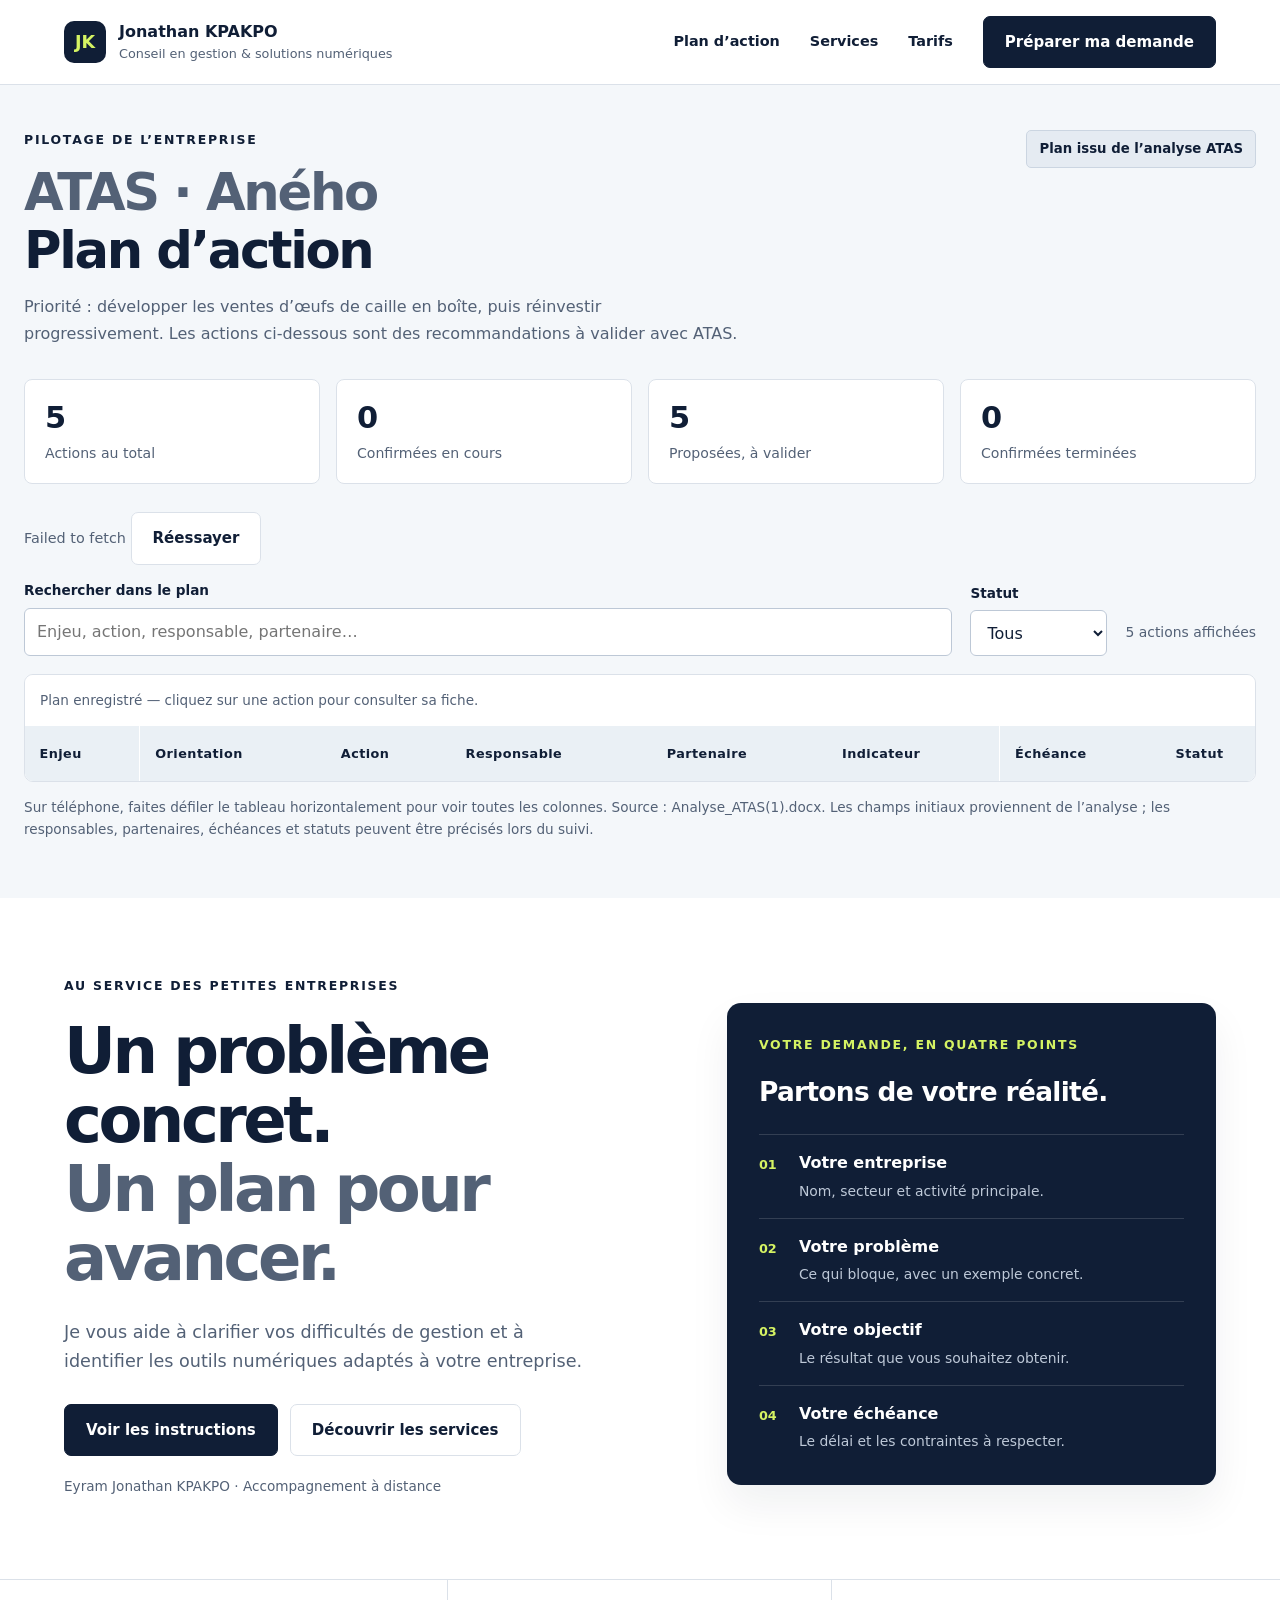
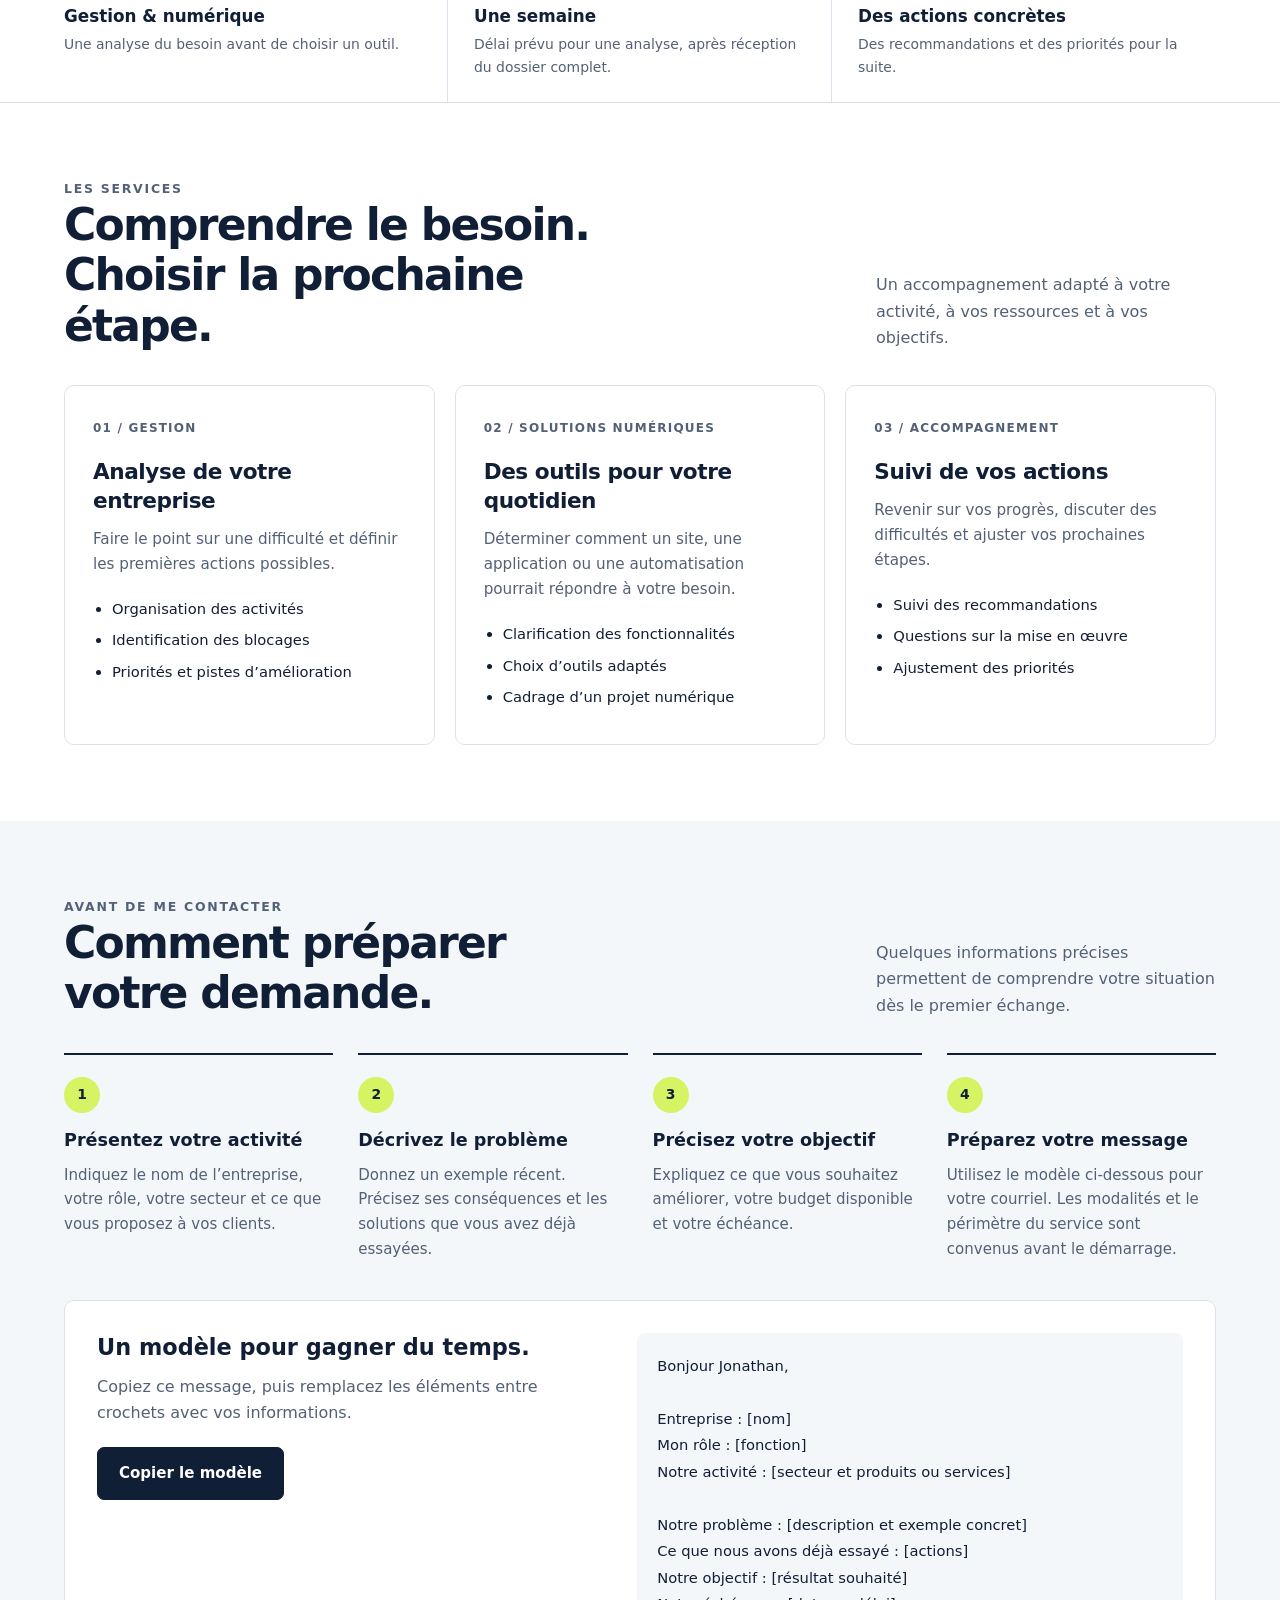
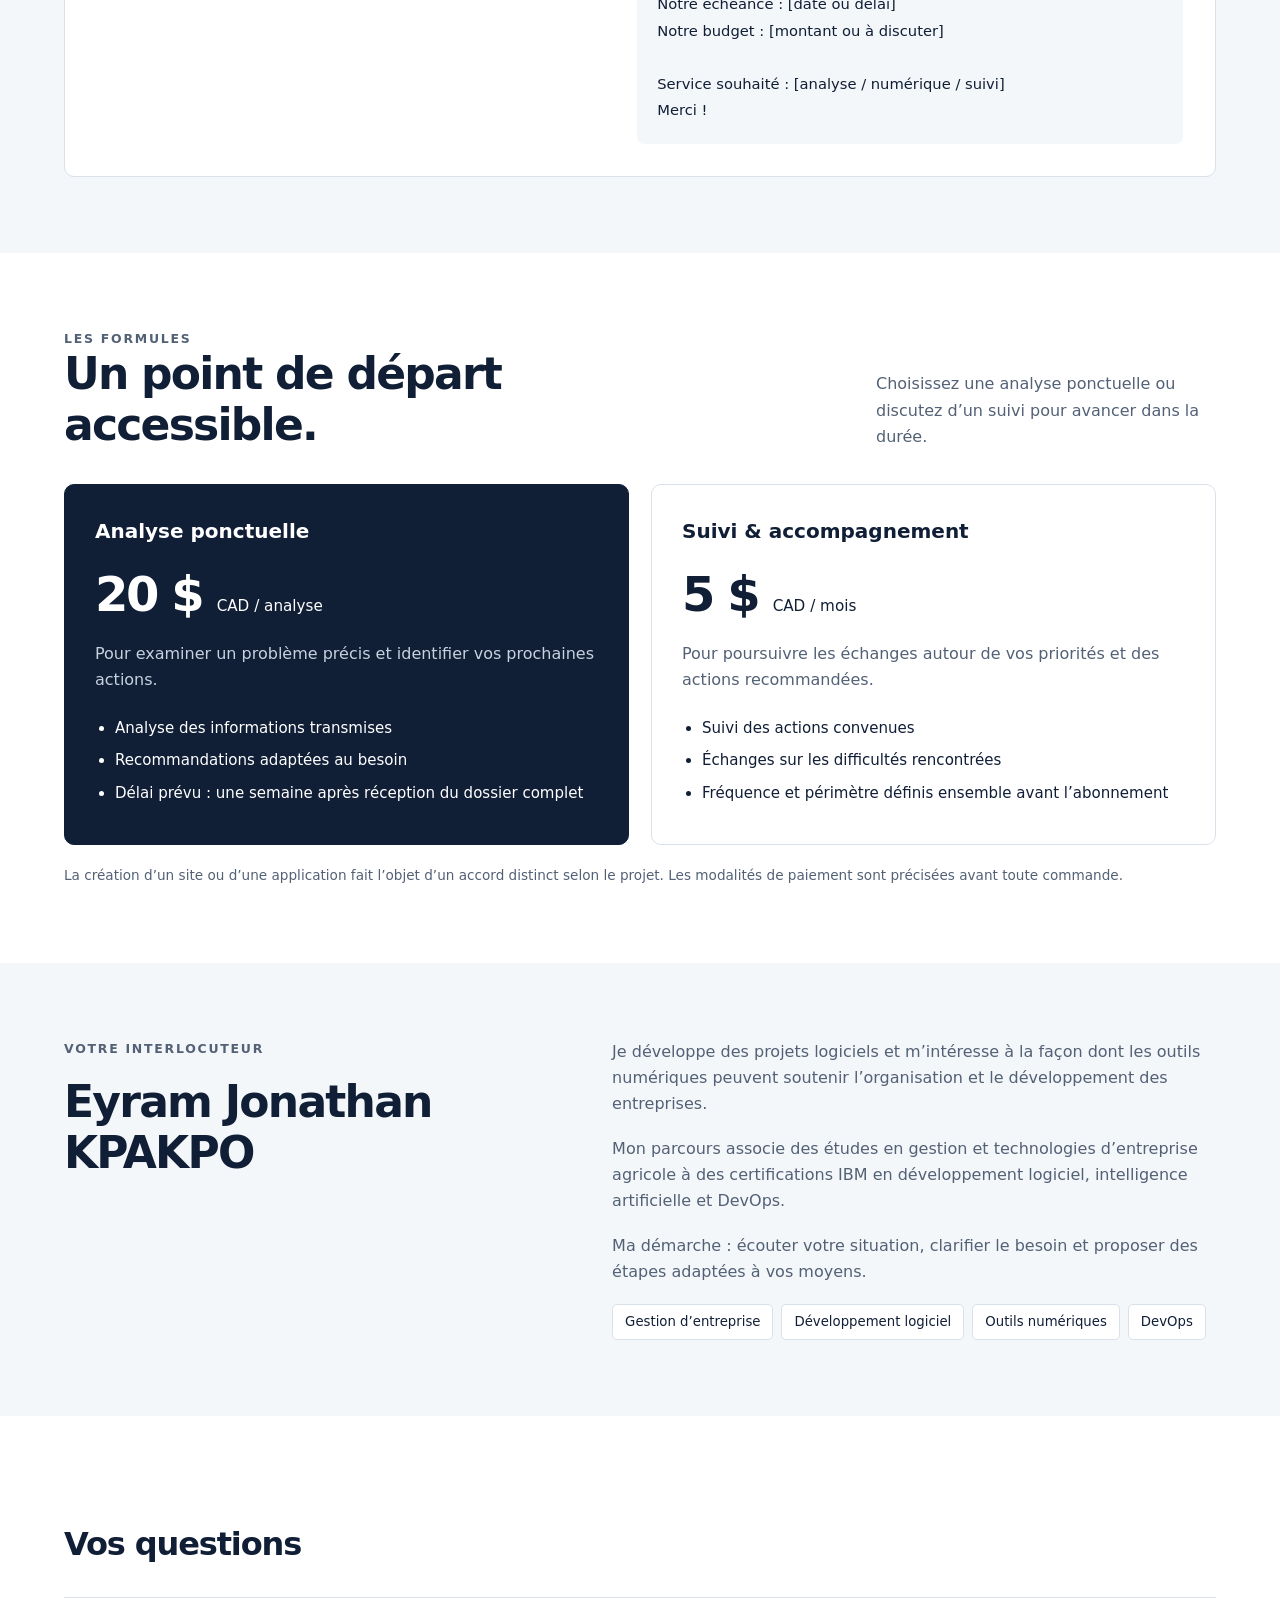
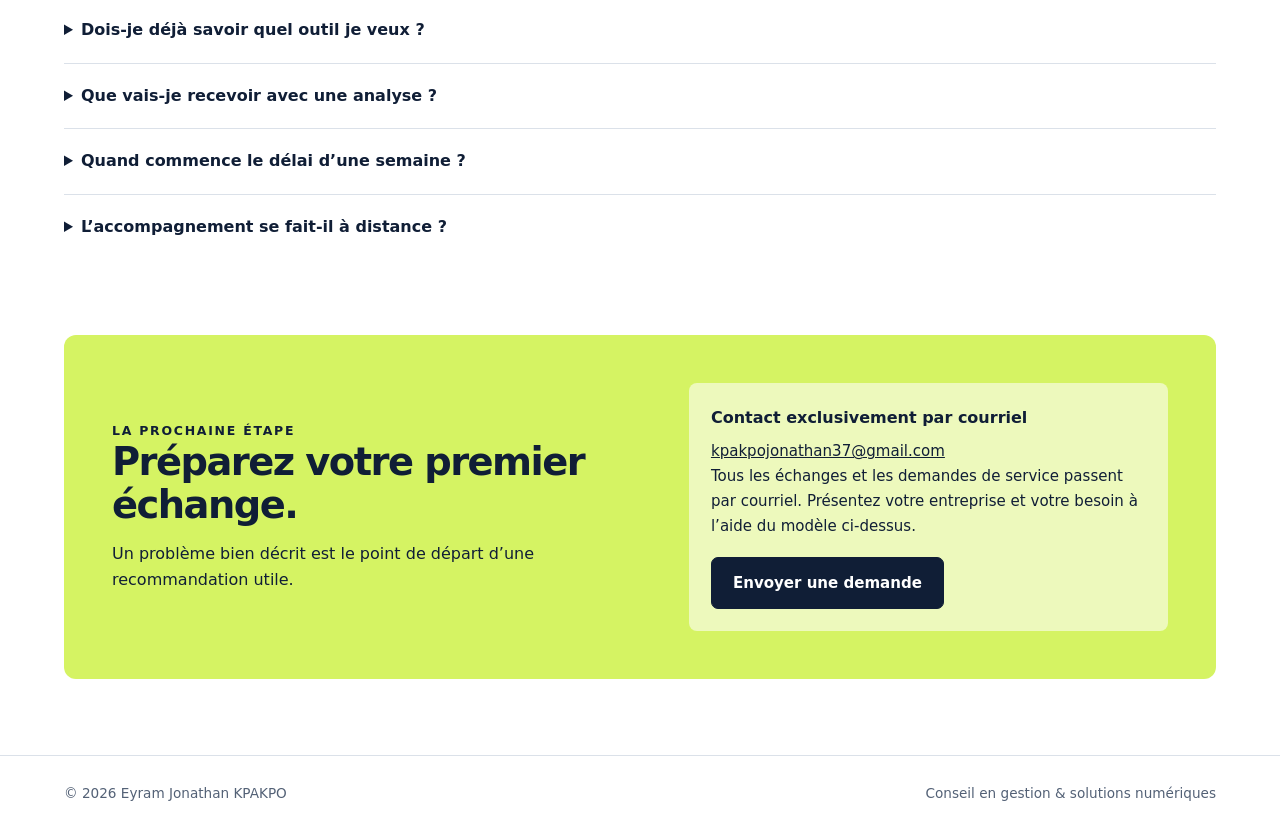
==== docs/index.html @ 2af02f3c "Add public business action-plan website in docs" ====
<!doctype html>
<html lang="fr"><head><meta charset="UTF-8"><meta name="viewport" content="width=device-width, initial-scale=1"><title>Jonathan Conseil | Plan d’action et suivi des entreprises</title><meta name="description" content="Conseil en gestion et solutions numériques par Eyram Jonathan KPAKPO. Découvrez les services et préparez votre demande en quatre étapes."><link rel="icon" type="image/svg+xml" href="data:image/svg+xml,%3Csvg xmlns='http://www.w3.org/2000/svg' viewBox='0 0 40 40'%3E%3Crect width='40' height='40' rx='10' fill='%23101e36'/%3E%3Ctext x='20' y='28' text-anchor='middle' font-family='Arial' font-size='24' font-weight='bold' fill='%23d5f363'%3EJ%3C/text%3E%3C/svg%3E">
<style>
:root{--ink:#101e36;--muted:#536176;--line:#dbe1e9;--lime:#d5f363;--paper:#f4f7fa}*{box-sizing:border-box}html{scroll-behavior:smooth;scroll-padding-top:95px}body{margin:0;color:var(--ink);font:1rem/1.65 system-ui,-apple-system,BlinkMacSystemFont,"Segoe UI",sans-serif;background:white}a{color:inherit}button{font:inherit;cursor:pointer}a:focus-visible,button:focus-visible,summary:focus-visible{outline:3px solid #638a00;outline-offset:5px}.wrap{width:min(1152px,calc(100% - 48px));margin:auto}header{background:#ffffffed;border-bottom:1px solid var(--line);position:sticky;top:0;z-index:5;backdrop-filter:blur(14px)}nav{min-height:84px;display:flex;align-items:center;gap:30px}.brand{text-decoration:none;display:flex;align-items:center;gap:13px;margin-right:auto;font-weight:750;line-height:1.3}.monogram{display:grid;place-items:center;background:var(--ink);color:var(--lime);width:42px;height:42px;border-radius:10px;font-size:1.1rem}.brand small{display:block;font-weight:450;font-size:.8rem;color:var(--muted);margin-top:3px}.navlink{text-decoration:none;font-size:.9rem;font-weight:600}.btn{display:inline-flex;justify-content:center;align-items:center;padding:13px 21px;background:var(--ink);border:1px solid var(--ink);color:white;text-decoration:none;border-radius:7px;font-weight:650;font-size:.94rem}.btn:hover{background:#263c59}.btn.light{background:var(--lime);color:var(--ink);border-color:var(--lime)}.btn.secondary{color:var(--ink);background:white;border-color:var(--line)}.eyebrow{text-transform:uppercase;font-weight:700;letter-spacing:.14em;font-size:.78rem;margin:0 0 20px}.hero{padding:78px 0 68px}.hero-grid{display:grid;grid-template-columns:1.2fr 1fr;gap:76px;align-items:center}h1{font-size:clamp(2.6rem,5vw,4.4rem);line-height:1.08;letter-spacing:-.055em;margin:0 0 24px;font-weight:750}h1 span{color:#536176}.intro{max-width:530px;color:var(--muted);font-size:1.1rem;margin:0 0 28px}.actions{display:flex;flex-wrap:wrap;gap:12px}.caption{font-size:.85rem;color:var(--muted);margin-top:19px}.guide{padding:32px;background:var(--ink);color:white;border-radius:14px;box-shadow:0 20px 40px #101e3610}.guide .eyebrow{color:var(--lime)}.guide h2{font-size:1.65rem;line-height:1.25;margin:0 0 26px;letter-spacing:-.025em}.guide-row{display:flex;gap:16px;border-top:1px solid #ffffff25;padding:15px 0}.guide-row:last-child{padding-bottom:0}.num{font-size:.8rem;color:var(--lime);padding-top:4px;font-weight:700;min-width:24px}.guide-row strong{display:block;font-size:1rem}.guide-row p{margin:3px 0 0;color:#bec9d8;font-size:.87rem}.strip{border-top:1px solid var(--line);border-bottom:1px solid var(--line)}.strip .wrap{display:grid;grid-template-columns:repeat(3,1fr)}.strip-item{padding:23px 26px;border-right:1px solid var(--line);font-size:.87rem;color:var(--muted)}.strip-item:first-child{padding-left:0}.strip-item:last-child{border:0}.strip-item strong{display:block;font-size:1.05rem;color:var(--ink);margin-bottom:2px}section{padding:76px 0}.section-heading{display:flex;justify-content:space-between;gap:32px;align-items:end;margin-bottom:34px}.section-heading h2,.about h2{font-size:clamp(1.9rem,3.5vw,2.75rem);line-height:1.15;letter-spacing:-.04em;margin:0;max-width:540px}.section-heading p{color:var(--muted);max-width:340px;margin:0}.cards{display:grid;grid-template-columns:repeat(3,1fr);gap:20px}.card{border:1px solid var(--line);padding:28px;border-radius:10px}.tag{font-size:.75rem;letter-spacing:.1em;text-transform:uppercase;color:var(--muted);font-weight:650}.card h3{font-size:1.35rem;line-height:1.35;margin:16px 0 12px;letter-spacing:-.02em}.card p{color:var(--muted);font-size:.95rem;margin:0 0 20px}.card ul{padding-left:19px;margin:0;font-size:.92rem}.card li{margin:7px 0}.soft{background:var(--paper)}.steps{display:grid;grid-template-columns:repeat(4,1fr);gap:25px;counter-reset:steps}.step{border-top:2px solid var(--ink);padding-top:22px}.step-no{display:inline-grid;place-items:center;width:36px;height:36px;background:var(--lime);border-radius:50%;font-size:.87rem;font-weight:700}.step h3{font-size:1.1rem;line-height:1.35;margin:16px 0 10px}.step p{font-size:.94rem;color:var(--muted);margin:0}.template{display:grid;grid-template-columns:1fr 1.1fr;gap:44px;background:white;border:1px solid var(--line);border-radius:10px;padding:32px;margin-top:38px}.template h3{font-size:1.4rem;line-height:1.3;margin:0 0 12px}.template p{color:var(--muted);margin:0 0 20px}.template pre{margin:0;white-space:pre-wrap;font: .92rem/1.8 system-ui,sans-serif;padding:20px;background:var(--paper);border-radius:7px}.copy-status{display:block;min-height:1.5em;font-size:.85rem;margin-top:9px;color:var(--muted)}.rates{display:grid;grid-template-columns:1fr 1fr;gap:22px}.rate{padding:30px;border:1px solid var(--line);border-radius:10px}.rate.featured{background:var(--ink);color:white;border-color:var(--ink)}.rate h3{margin:0;font-size:1.25rem}.price{font-size:3rem;line-height:1.3;letter-spacing:-.05em;font-weight:700;margin:15px 0}.price small{font-size:.95rem;font-weight:450;letter-spacing:0}.rate p{margin:0;color:var(--muted)}.rate.featured p{color:#c7d1df}.rate ul{padding-left:20px;font-size:.94rem;margin:22px 0 0}.rate li{margin:8px 0}.note{font-size:.85rem;color:var(--muted);margin:19px 0 0}.about{display:grid;grid-template-columns:1fr 1.25fr;gap:65px}.about p{margin:0 0 18px;color:var(--muted)}.skills{display:flex;gap:8px;flex-wrap:wrap}.skills span{border:1px solid var(--line);padding:6px 12px;border-radius:5px;font-size:.83rem;background:white}.faq{padding-top:0}.faq h2{font-size:2rem;letter-spacing:-.035em}.faq details{padding:19px 0;border-top:1px solid var(--line)}.faq summary{cursor:pointer;font-weight:600}.faq details p{color:var(--muted);max-width:800px;margin:15px 0 0}.contact{padding:48px;border-radius:12px;background:var(--lime);display:grid;grid-template-columns:1.1fr 1fr;gap:50px;align-items:center}.contact h2{margin:0 0 15px;font-size:2.4rem;line-height:1.1;letter-spacing:-.04em}.contact p{margin:0}.contact-box{padding:22px;background:#ffffff91;border-radius:8px}.contact-box strong{display:block;margin-bottom:8px}.contact-box p{font-size:.94rem}footer{border-top:1px solid var(--line);padding:26px 0;font-size:.85rem;color:var(--muted)}footer .wrap{display:flex;justify-content:space-between;gap:20px}@media(prefers-reduced-motion:reduce){html{scroll-behavior:auto}}@media(max-width:900px){.hero-grid{gap:30px}.cards{gap:12px}.card{padding:21px}.steps{grid-template-columns:1fr 1fr}.about{gap:30px}.contact{padding:32px;gap:30px}}@media(max-width:650px){.wrap{width:calc(100% - 36px)}nav{min-height:74px;gap:12px;flex-wrap:wrap;padding:14px 0}.brand{width:100%}.navlink{font-size:.85rem}nav .btn{margin-left:auto;padding:8px 12px;font-size:.83rem}.hero{padding:40px 0}.hero-grid,.cards,.template,.rates,.about,.contact{grid-template-columns:1fr}.hero-grid{gap:30px}h1{font-size:3rem}.guide{padding:25px}.strip .wrap{grid-template-columns:1fr}.strip-item,.strip-item:first-child{padding:14px 0;border-right:0;border-bottom:1px solid var(--line)}section{padding:48px 0}.section-heading{display:block}.section-heading p{margin-top:17px;max-width:none}.template{padding:22px;gap:14px}.steps{gap:25px 18px}.step p{font-size:.9rem}.contact{padding:26px}.contact h2{font-size:2rem}footer .wrap{display:block}footer span{display:block;margin-top:7px}html{scroll-padding-top:145px}}
</style><link rel="stylesheet" href="board.css"></head><body>
<header><nav class="wrap" aria-label="Navigation principale"><a class="brand" href="#accueil"><span class="monogram">JK</span><span>Jonathan KPAKPO<small>Conseil en gestion &amp; solutions numériques</small></span></a><a class="navlink" href="#plan">Plan d’action</a><a class="navlink" href="#services">Services</a><a class="navlink" href="#tarifs">Tarifs</a><a class="btn" href="#instructions">Préparer ma demande</a></nav></header>
<main><section id="plan" class="plan"><div class="wrap">
<div class="plan-top"><div><p class="eyebrow">Pilotage de l’entreprise</p><h1><span id="plan-name">ATAS · Aného</span><br>Plan d’action</h1><p class="plan-lead">Priorité : développer les ventes d’œufs de caille en boîte, puis réinvestir progressivement. Les actions ci-dessous sont des recommandations à valider avec ATAS.</p></div><span class="demo-label"><span id="plan-updated">Plan issu de l’analyse ATAS</span></span></div>
<div class="plan-metrics" aria-label="Résumé des propositions pour ATAS"><div class="plan-metric"><strong id="metric-total">5</strong><span>Actions au total</span></div><div class="plan-metric"><strong id="metric-active">0</strong><span>Confirmées en cours</span></div><div class="plan-metric"><strong id="metric-blocked">5</strong><span>Proposées, à valider</span></div><div class="plan-metric"><strong id="metric-done">0</strong><span>Confirmées terminées</span></div></div>
<div id="edit-toolbar" class="edit-toolbar" hidden><strong>Mode administrateur</strong><button class="btn" id="add-action" type="button">Ajouter une action</button><button class="btn secondary" id="rename-plan" type="button">Renommer le plan</button></div><p id="load-status" role="status" aria-live="polite">Chargement du plan enregistré…</p><div class="plan-toolbar"><div class="plan-search"><label for="plan-search">Rechercher dans le plan</label><input type="search" id="plan-search" placeholder="Enjeu, action, responsable, partenaire…"></div><div><label for="plan-status">Statut</label><select id="plan-status"><option>Tous</option><option>Proposé</option><option>À démarrer</option><option>En cours</option><option>Bloqué</option><option>Terminé</option></select></div><span class="result-count" id="plan-count" role="status" aria-live="polite">5 actions affichées</span></div>
<div class="plan-table-scroll" tabindex="0" role="region" aria-label="Tableau du plan d’action, défilement horizontal disponible"><table class="plan-table"><caption style="text-align:left;padding:14px 15px;font-size:.85rem;color:var(--muted)">Plan enregistré — cliquez sur une action pour consulter sa fiche.</caption><thead><tr><th scope="col">Enjeu</th><th scope="col">Orientation</th><th scope="col">Action</th><th scope="col">Responsable</th><th scope="col">Partenaire</th><th scope="col">Indicateur</th><th scope="col">Échéance</th><th scope="col">Statut</th></tr></thead><tbody id="plan-rows"></tbody></table><p class="board-empty" id="board-empty" hidden>Aucune action ne correspond. Essayez un autre terme ou sélectionnez « Tous ».</p></div>
<p class="board-help">Sur téléphone, faites défiler le tableau horizontalement pour voir toutes les colonnes. Source : Analyse_ATAS(1).docx. Les champs initiaux proviennent de l’analyse ; les responsables, partenaires, échéances et statuts peuvent être précisés lors du suivi.</p><noscript><p>Activez JavaScript pour afficher et filtrer les actions du plan.</p></noscript>
</div></section><dialog id="action-detail" class="detail-modal" aria-labelledby="detail-title"><div class="detail-head"><h2 id="detail-title">Détail de l’action</h2><button class="close-detail" type="button" id="close-detail">Fermer</button></div><dl id="detail-fields" class="detail-fields"></dl><div class="detail-next"><strong>Prochaine étape</strong><p id="detail-next"></p></div><div id="detail-admin" class="editor-actions" hidden><button class="btn" id="edit-action" type="button">Modifier cette action</button><button class="btn secondary" id="delete-action" type="button">Retirer cette action</button></div></dialog><div id="accueil" class="hero"><div class="wrap hero-grid"><div><p class="eyebrow">Au service des petites entreprises</p><h1>Un problème concret.<br><span>Un plan pour avancer.</span></h1><p class="intro">Je vous aide à clarifier vos difficultés de gestion et à identifier les outils numériques adaptés à votre entreprise.</p><div class="actions"><a class="btn" href="#instructions">Voir les instructions</a><a class="btn secondary" href="#services">Découvrir les services</a></div><p class="caption">Eyram Jonathan KPAKPO · Accompagnement à distance</p></div><aside class="guide" aria-label="Résumé des informations à préparer"><p class="eyebrow">Votre demande, en quatre points</p><h2>Partons de votre réalité.</h2><div class="guide-row"><span class="num">01</span><div><strong>Votre entreprise</strong><p>Nom, secteur et activité principale.</p></div></div><div class="guide-row"><span class="num">02</span><div><strong>Votre problème</strong><p>Ce qui bloque, avec un exemple concret.</p></div></div><div class="guide-row"><span class="num">03</span><div><strong>Votre objectif</strong><p>Le résultat que vous souhaitez obtenir.</p></div></div><div class="guide-row"><span class="num">04</span><div><strong>Votre échéance</strong><p>Le délai et les contraintes à respecter.</p></div></div></aside></div></div>
<div class="strip"><div class="wrap"><div class="strip-item"><strong>Gestion &amp; numérique</strong>Une analyse du besoin avant de choisir un outil.</div><div class="strip-item"><strong>Une semaine</strong>Délai prévu pour une analyse, après réception du dossier complet.</div><div class="strip-item"><strong>Des actions concrètes</strong>Des recommandations et des priorités pour la suite.</div></div></div>
<section id="services"><div class="wrap"><div class="section-heading"><div><p class="eyebrow">Les services</p><h2>Comprendre le besoin.<br>Choisir la prochaine étape.</h2></div><p>Un accompagnement adapté à votre activité, à vos ressources et à vos objectifs.</p></div><div class="cards"><article class="card"><span class="tag">01 / Gestion</span><h3>Analyse de votre entreprise</h3><p>Faire le point sur une difficulté et définir les premières actions possibles.</p><ul><li>Organisation des activités</li><li>Identification des blocages</li><li>Priorités et pistes d’amélioration</li></ul></article><article class="card"><span class="tag">02 / Solutions numériques</span><h3>Des outils pour votre quotidien</h3><p>Déterminer comment un site, une application ou une automatisation pourrait répondre à votre besoin.</p><ul><li>Clarification des fonctionnalités</li><li>Choix d’outils adaptés</li><li>Cadrage d’un projet numérique</li></ul></article><article class="card"><span class="tag">03 / Accompagnement</span><h3>Suivi de vos actions</h3><p>Revenir sur vos progrès, discuter des difficultés et ajuster vos prochaines étapes.</p><ul><li>Suivi des recommandations</li><li>Questions sur la mise en œuvre</li><li>Ajustement des priorités</li></ul></article></div></div></section>
<section id="instructions" class="soft"><div class="wrap"><div class="section-heading"><div><p class="eyebrow">Avant de me contacter</p><h2>Comment préparer<br>votre demande.</h2></div><p>Quelques informations précises permettent de comprendre votre situation dès le premier échange.</p></div><div class="steps"><article class="step"><span class="step-no">1</span><h3>Présentez votre activité</h3><p>Indiquez le nom de l’entreprise, votre rôle, votre secteur et ce que vous proposez à vos clients.</p></article><article class="step"><span class="step-no">2</span><h3>Décrivez le problème</h3><p>Donnez un exemple récent. Précisez ses conséquences et les solutions que vous avez déjà essayées.</p></article><article class="step"><span class="step-no">3</span><h3>Précisez votre objectif</h3><p>Expliquez ce que vous souhaitez améliorer, votre budget disponible et votre échéance.</p></article><article class="step"><span class="step-no">4</span><h3>Préparez votre message</h3><p>Utilisez le modèle ci-dessous pour votre courriel. Les modalités et le périmètre du service sont convenus avant le démarrage.</p></article></div><div class="template"><div><h3>Un modèle pour gagner du temps.</h3><p>Copiez ce message, puis remplacez les éléments entre crochets avec vos informations.</p><button id="copy" class="btn" type="button">Copier le modèle</button><span id="copy-status" class="copy-status" role="status" aria-live="polite"></span></div><pre id="model">Bonjour Jonathan,

Entreprise : [nom]
Mon rôle : [fonction]
Notre activité : [secteur et produits ou services]

Notre problème : [description et exemple concret]
Ce que nous avons déjà essayé : [actions]
Notre objectif : [résultat souhaité]
Notre échéance : [date ou délai]
Notre budget : [montant ou à discuter]

Service souhaité : [analyse / numérique / suivi]
Merci !</pre></div></div></section>
<section id="tarifs"><div class="wrap"><div class="section-heading"><div><p class="eyebrow">Les formules</p><h2>Un point de départ accessible.</h2></div><p>Choisissez une analyse ponctuelle ou discutez d’un suivi pour avancer dans la durée.</p></div><div class="rates"><article class="rate featured"><h3>Analyse ponctuelle</h3><div class="price">20 $ <small>CAD / analyse</small></div><p>Pour examiner un problème précis et identifier vos prochaines actions.</p><ul><li>Analyse des informations transmises</li><li>Recommandations adaptées au besoin</li><li>Délai prévu : une semaine après réception du dossier complet</li></ul></article><article class="rate"><h3>Suivi &amp; accompagnement</h3><div class="price">5 $ <small>CAD / mois</small></div><p>Pour poursuivre les échanges autour de vos priorités et des actions recommandées.</p><ul><li>Suivi des actions convenues</li><li>Échanges sur les difficultés rencontrées</li><li>Fréquence et périmètre définis ensemble avant l’abonnement</li></ul></article></div><p class="note">La création d’un site ou d’une application fait l’objet d’un accord distinct selon le projet. Les modalités de paiement sont précisées avant toute commande.</p></div></section>
<section class="soft"><div class="wrap about"><div><p class="eyebrow">Votre interlocuteur</p><h2>Eyram Jonathan<br>KPAKPO</h2></div><div><p>Je développe des projets logiciels et m’intéresse à la façon dont les outils numériques peuvent soutenir l’organisation et le développement des entreprises.</p><p>Mon parcours associe des études en gestion et technologies d’entreprise agricole à des certifications IBM en développement logiciel, intelligence artificielle et DevOps.</p><p>Ma démarche : écouter votre situation, clarifier le besoin et proposer des étapes adaptées à vos moyens.</p><div class="skills"><span>Gestion d’entreprise</span><span>Développement logiciel</span><span>Outils numériques</span><span>DevOps</span></div></div></div></section>
<section><div class="wrap faq"><h2>Vos questions</h2><details><summary>Dois-je déjà savoir quel outil je veux ?</summary><p>Non. Vous pouvez commencer par décrire votre difficulté et le résultat recherché. L’analyse sert aussi à déterminer si un outil numérique serait utile.</p></details><details><summary>Que vais-je recevoir avec une analyse ?</summary><p>Des recommandations concernant le problème convenu, avec les actions à prioriser. Le format et le périmètre sont précisés avant le démarrage.</p></details><details><summary>Quand commence le délai d’une semaine ?</summary><p>Le délai prévu commence lorsque les informations nécessaires sont reçues et que les modalités du service sont convenues. Un projet plus large peut nécessiter un autre calendrier.</p></details><details><summary>L’accompagnement se fait-il à distance ?</summary><p>Oui. Vous pouvez préparer votre demande à distance et transmettre les informations utiles lors du premier échange.</p></details></div></section>
<section id="contact" style="padding-top:0"><div class="wrap"><div class="contact"><div><p class="eyebrow">La prochaine étape</p><h2>Préparez votre premier échange.</h2><p>Un problème bien décrit est le point de départ d’une recommandation utile.</p></div><div class="contact-box"><strong>Contact exclusivement par courriel</strong><p><a href="mailto:kpakpojonathan37@gmail.com" style="overflow-wrap:anywhere">kpakpojonathan37@gmail.com</a></p><p>Tous les échanges et les demandes de service passent par courriel. Présentez votre entreprise et votre besoin à l’aide du modèle ci-dessus.</p><a class="btn" style="margin-top:18px" href="mailto:kpakpojonathan37@gmail.com?subject=Demande%20de%20service%20conseil%20%E2%80%94%20%5Bnom%20de%20votre%20entreprise%5D&amp;body=Bonjour%20Jonathan%2C%0A%0AEntreprise%20%3A%20%5Bnom%5D%0AMon%20r%C3%B4le%20%3A%20%5Bfonction%5D%0ANotre%20activit%C3%A9%20%3A%20%5Bsecteur%20et%20produits%20ou%20services%5D%0A%0ANotre%20probl%C3%A8me%20%3A%20%5Bdescription%20et%20exemple%20concret%5D%0ACe%20que%20nous%20avons%20d%C3%A9j%C3%A0%20essay%C3%A9%20%3A%20%5Bactions%5D%0ANotre%20objectif%20%3A%20%5Br%C3%A9sultat%20souhait%C3%A9%5D%0ANotre%20%C3%A9ch%C3%A9ance%20%3A%20%5Bdate%20ou%20d%C3%A9lai%5D%0ANotre%20budget%20%3A%20%5Bmontant%20ou%20%C3%A0%20discuter%5D%0A%0AService%20souhait%C3%A9%20%3A%20%5Banalyse%20/%20num%C3%A9rique%20/%20suivi%5D%0AMerci%20%21">Envoyer une demande</a></div></div></div></section>
<dialog id="edit-dialog" class="detail-modal" aria-labelledby="edit-title"><form id="action-form"><div class="detail-head"><h2 id="edit-title">Modifier l’action</h2><button type="button" id="cancel-edit" class="close-detail">Annuler</button></div><div class="editor-fields"><label>Enjeu<textarea name="enjeu" required maxlength="5000" rows="2"></textarea></label><label>Orientation<textarea name="orientation" required maxlength="5000" rows="2"></textarea></label><label>Action<textarea name="action" required maxlength="5000" rows="2"></textarea></label><label>Personne responsable<input name="responsable" required maxlength="5000"></label><label>Partenaire<input name="partenaire" required maxlength="5000"></label><label>Indicateur<textarea name="indicateur" required maxlength="5000" rows="2"></textarea></label><label>Échéance<input name="echeance" required maxlength="5000" placeholder="Date ou condition à respecter"></label><label>Statut<select name="statut"><option>Proposé</option><option>À démarrer</option><option>En cours</option><option>Bloqué</option><option>Terminé</option></select></label><label>Prochaine étape<textarea name="prochaine" required maxlength="5000" rows="2"></textarea></label></div><p id="edit-error" class="form-error" role="alert"></p><button type="submit" id="save-action" class="btn">Enregistrer les changements</button><p class="note">Les changements sont partagés avec les personnes autorisées à consulter ce site.</p></form></dialog><dialog id="rename-dialog" class="detail-modal" aria-labelledby="rename-title"><form id="rename-form"><h2 id="rename-title">Nom du plan</h2><label for="rename-input">Entreprise et localisation</label><input id="rename-input" maxlength="200" required><p id="rename-error" class="form-error" role="alert"></p><div class="editor-actions"><button class="btn" type="submit">Enregistrer</button><button type="button" id="cancel-rename" class="btn secondary">Annuler</button></div></form></dialog></main><footer><div class="wrap"><div>© 2026 Eyram Jonathan KPAKPO</div><span>Conseil en gestion &amp; solutions numériques</span></div></footer>
<script>
document.getElementById('copy').addEventListener('click',async()=>{const value=document.getElementById('model').textContent;const status=document.getElementById('copy-status');try{await navigator.clipboard.writeText(value);status.textContent='Modèle copié. Vous pouvez le coller dans votre message.'}catch(e){const range=document.createRange();range.selectNodeContents(document.getElementById('model'));const selection=window.getSelection();selection.removeAllRanges();selection.addRange(range);status.textContent='Le modèle est sélectionné. Utilisez la fonction Copier de votre appareil.'}});
</script><script src="board.js"></script></body></html>
---- docs/board.css ----
.plan{background:#f4f7fa;padding:45px 0 58px}.plan .wrap{width:min(1440px,calc(100% - 48px))}.plan-top{display:flex;justify-content:space-between;align-items:start;gap:28px}.plan h1{font-size:clamp(2rem,4vw,3.4rem);line-height:1.15;margin-bottom:14px;letter-spacing:-.045em}.plan .eyebrow{margin-bottom:12px}.plan-lead{color:var(--muted);max-width:720px;margin:0 0 22px}.demo-label{display:inline-block;font-size:.83rem;font-weight:600;background:#e5ebf2;border:1px solid #cbd5e1;padding:7px 12px;border-radius:5px;white-space:nowrap}.plan-metrics{display:grid;grid-template-columns:repeat(4,1fr);gap:16px;margin:10px 0 28px}.plan-metric{background:white;border:1px solid var(--line);border-radius:8px;padding:17px 20px}.plan-metric strong{display:block;font-size:1.9rem;line-height:1.4}.plan-metric span{font-size:.88rem;color:var(--muted)}.plan-toolbar{display:flex;align-items:end;gap:18px;flex-wrap:wrap;margin-bottom:18px}.plan-toolbar label{font-size:.85rem;font-weight:600;display:block}.plan-toolbar input,.plan-toolbar select{font:inherit;border:1px solid #bdc8d6;padding:10px 12px;border-radius:6px;background:white;color:var(--ink);margin-top:6px;min-height:46px}.plan-search{flex:1;min-width:200px}.plan-search input{width:100%}.result-count{color:var(--muted);font-size:.87rem;padding-bottom:12px}.plan-table-scroll{overflow:auto;background:white;border:1px solid var(--line);border-radius:9px;max-height:600px}.plan-table{border-collapse:collapse;width:100%;min-width:1260px;text-align:left;font-size:.88rem}.plan-table th{background:#eaf0f5;position:sticky;top:0;padding:17px 15px;font-size:.8rem;letter-spacing:.035em;white-space:nowrap;z-index:1}.plan-table td{padding:22px 15px;border-top:1px solid var(--line);vertical-align:top;line-height:1.55;min-width:120px}.plan-table td:nth-child(3){min-width:235px}.plan-table td:nth-child(1),.plan-table td:nth-child(2),.plan-table td:nth-child(6){min-width:165px}.plan-table td:nth-child(7){white-space:nowrap}.plan-table tbody tr:hover{background:#f8fafc}.plan-action{color:var(--ink);border:0;padding:0;background:none;text-align:left;font-size:.94rem;font-weight:650;line-height:1.5;text-decoration:underline;text-underline-offset:4px}.action-id{display:block;color:var(--muted);font-size:.75rem;margin-top:8px}.status{display:inline-flex;padding:4px 9px;border-radius:5px;font-size:.78rem;font-weight:650;white-space:nowrap}.status.todo{background:#edf0f4;color:#45546a}.status.active{background:#e4efff;color:#244d87}.status.blocked{background:#fff0d8;color:#865416}.status.done{background:#e0f2e9;color:#266245}.board-help{font-size:.85rem;color:var(--muted);margin:14px 0 0}.board-empty{padding:32px;text-align:center;color:var(--muted)}.detail-modal{width:min(720px,calc(100% - 36px));border:0;border-radius:12px;padding:32px;color:var(--ink);box-shadow:0 25px 90px #101e3630;max-height:85vh;overflow:auto}.detail-modal::backdrop{background:#101e3699}.detail-head{display:flex;align-items:start;gap:18px;justify-content:space-between;margin-bottom:20px}.detail-head h2{font-size:1.5rem;line-height:1.35;margin:0}.close-detail{padding:7px 12px;background:white;border:1px solid var(--line);border-radius:5px;font-size:.88rem}.detail-fields{display:grid;grid-template-columns:1fr 1fr;gap:20px}.detail-fields dt{font-size:.8rem;font-weight:650;color:var(--muted);margin-bottom:5px}.detail-fields dd{margin:0;font-size:1rem}.detail-next{background:var(--paper);border-left:3px solid var(--ink);padding:17px;margin-top:25px}.detail-next p{margin:6px 0 0}.service-intro-label{padding-top:60px}.plan input:focus-visible,.plan select:focus-visible{outline:3px solid #638a00;outline-offset:3px}@media(max-width:650px){.plan .wrap{width:calc(100% - 36px)}.plan{padding:30px 0 40px}.plan-top{display:block}.demo-label{margin-bottom:22px}.plan-metrics{grid-template-columns:1fr 1fr;gap:10px}.plan-metric{padding:14px}.plan-metric strong{font-size:1.7rem}.plan-toolbar{gap:12px}.plan-search{width:100%;flex-basis:100%}.plan-toolbar select{max-width:100%}.result-count{padding-bottom:0}.detail-modal{padding:23px}.detail-fields{grid-template-columns:1fr}.plan-table-scroll{max-height:520px}}
[hidden]{display:none!important}.edit-toolbar{display:flex;flex-wrap:wrap;align-items:center;gap:12px;padding:18px;margin-bottom:18px;border:1px solid #b6cbdc;background:#e8f0f7;border-radius:8px}.edit-toolbar strong{margin-right:auto}#load-status{font-size:.9rem;color:var(--muted)}.editor-actions{display:flex;gap:12px;flex-wrap:wrap;margin-top:24px}.editor-fields{display:grid;grid-template-columns:1fr 1fr;gap:18px}.editor-fields label{display:block;font-size:.9rem;font-weight:600}.editor-fields label:nth-child(3),.editor-fields label:last-child{grid-column:1/-1}.editor-fields input,.editor-fields textarea,.editor-fields select,#rename-input{display:block;width:100%;margin-top:7px;font:1rem/1.5 system-ui,sans-serif;border:1px solid #aebcca;border-radius:6px;padding:10px;background:white;color:var(--ink)}.editor-fields textarea{resize:vertical}.editor-fields input:focus-visible,.editor-fields textarea:focus-visible,.editor-fields select:focus-visible,#rename-input:focus-visible{outline:3px solid #638a00;outline-offset:2px}.form-error{color:#a02121;font-size:.95rem}button:disabled{opacity:.6;cursor:wait}@media(max-width:650px){.editor-fields{grid-template-columns:1fr}.editor-fields label{grid-column:1}.edit-toolbar strong{width:100%}}
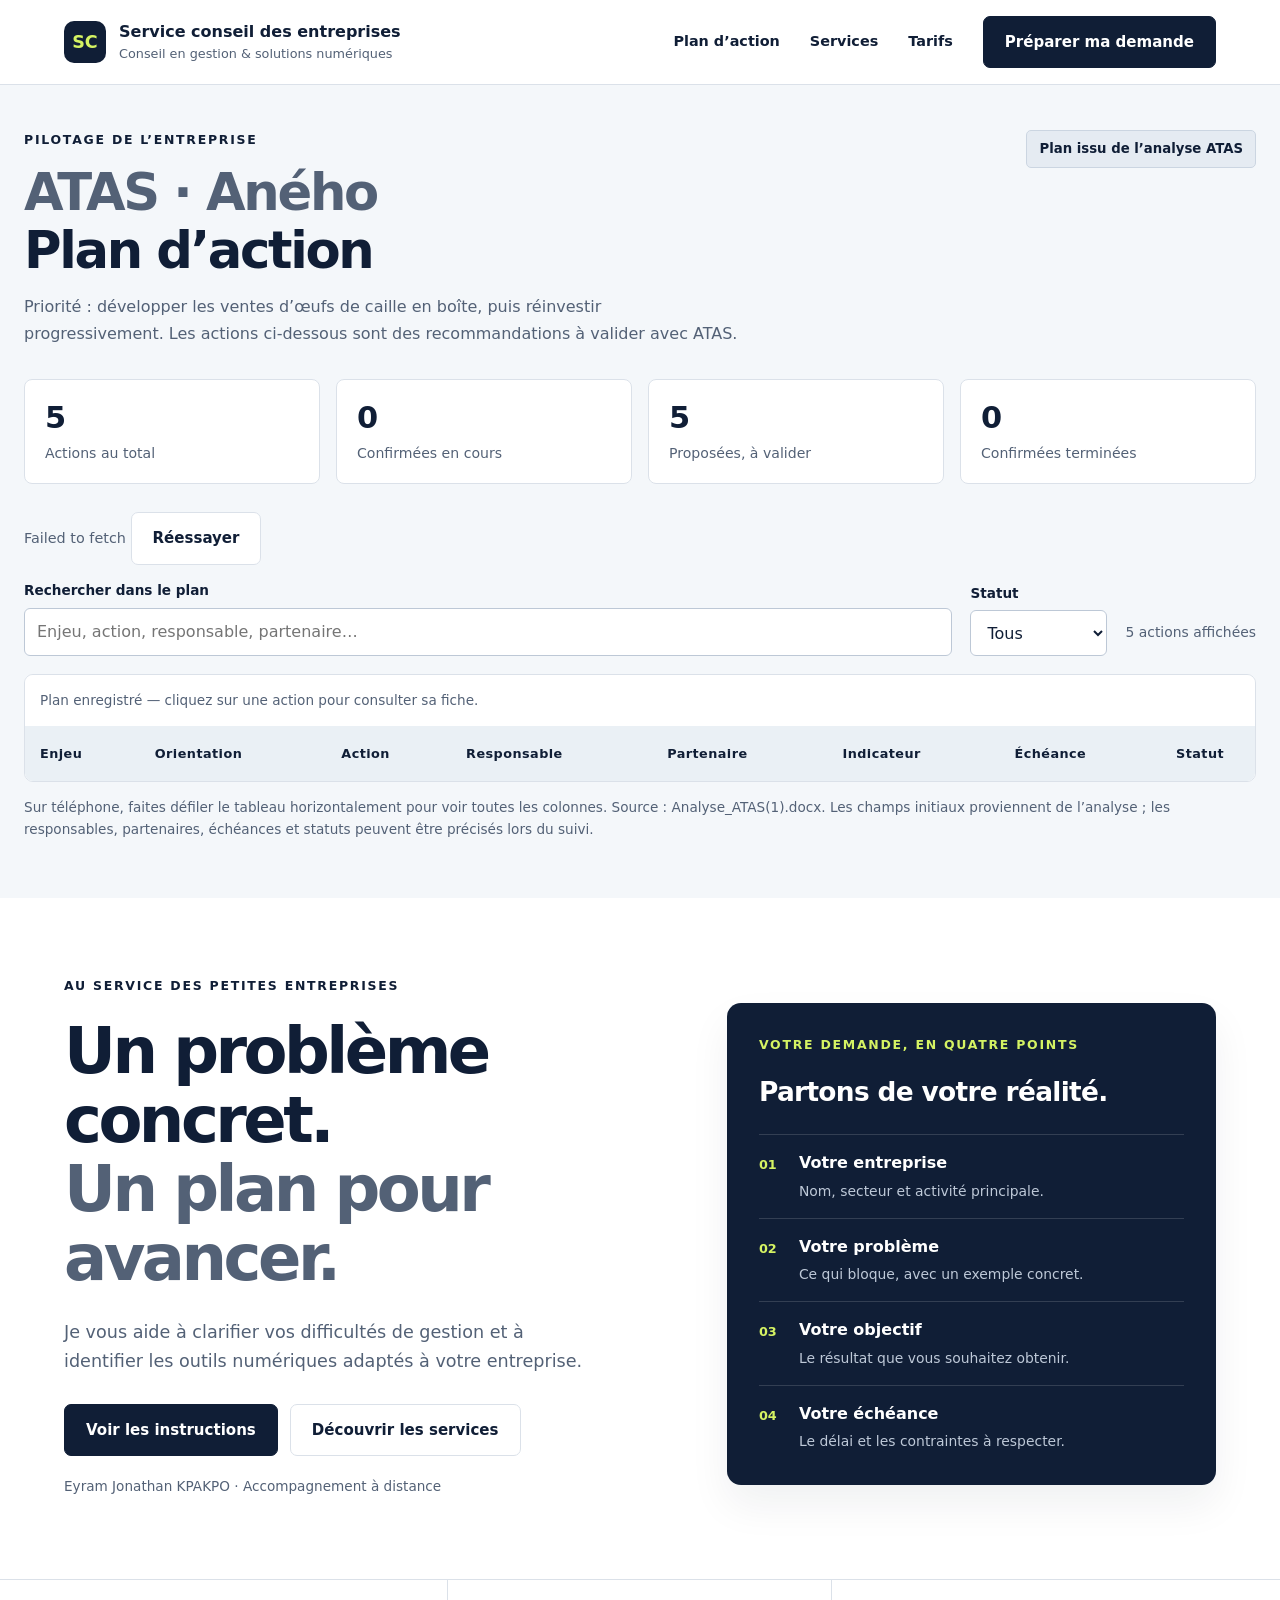
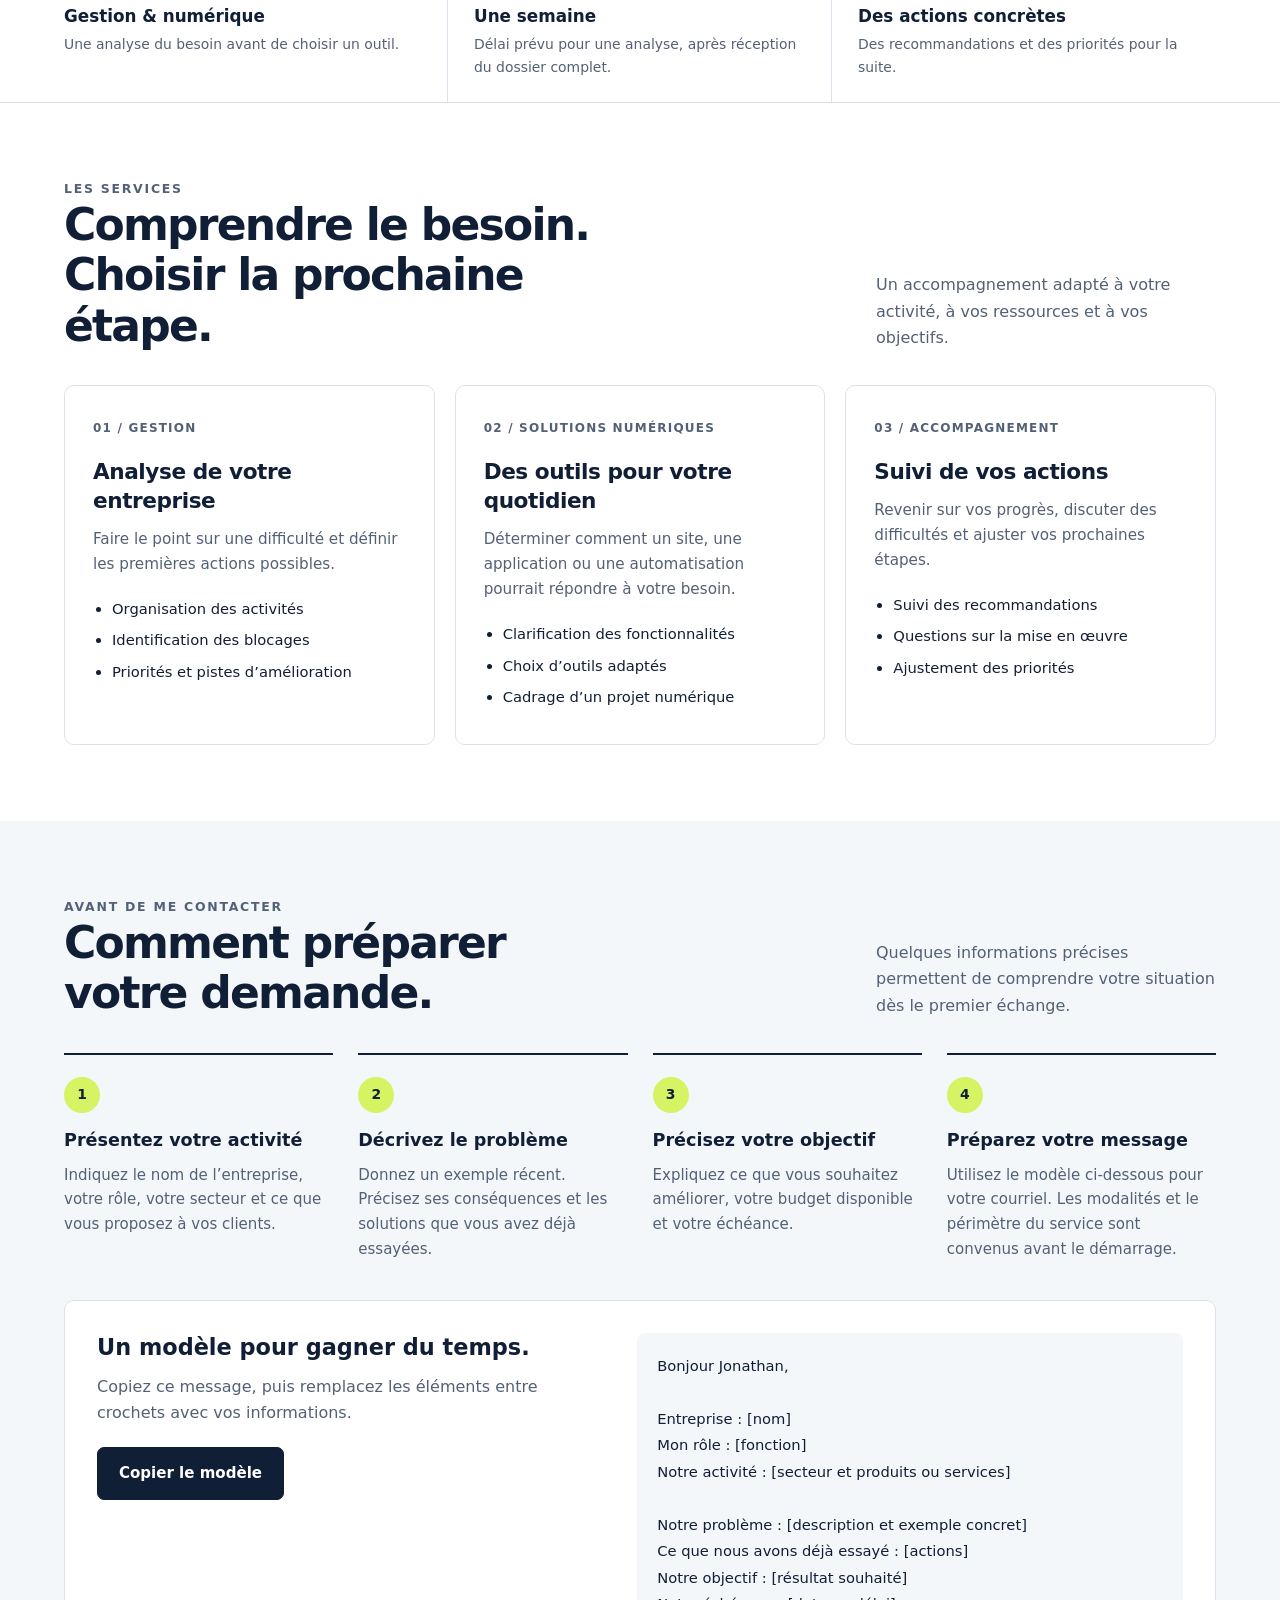
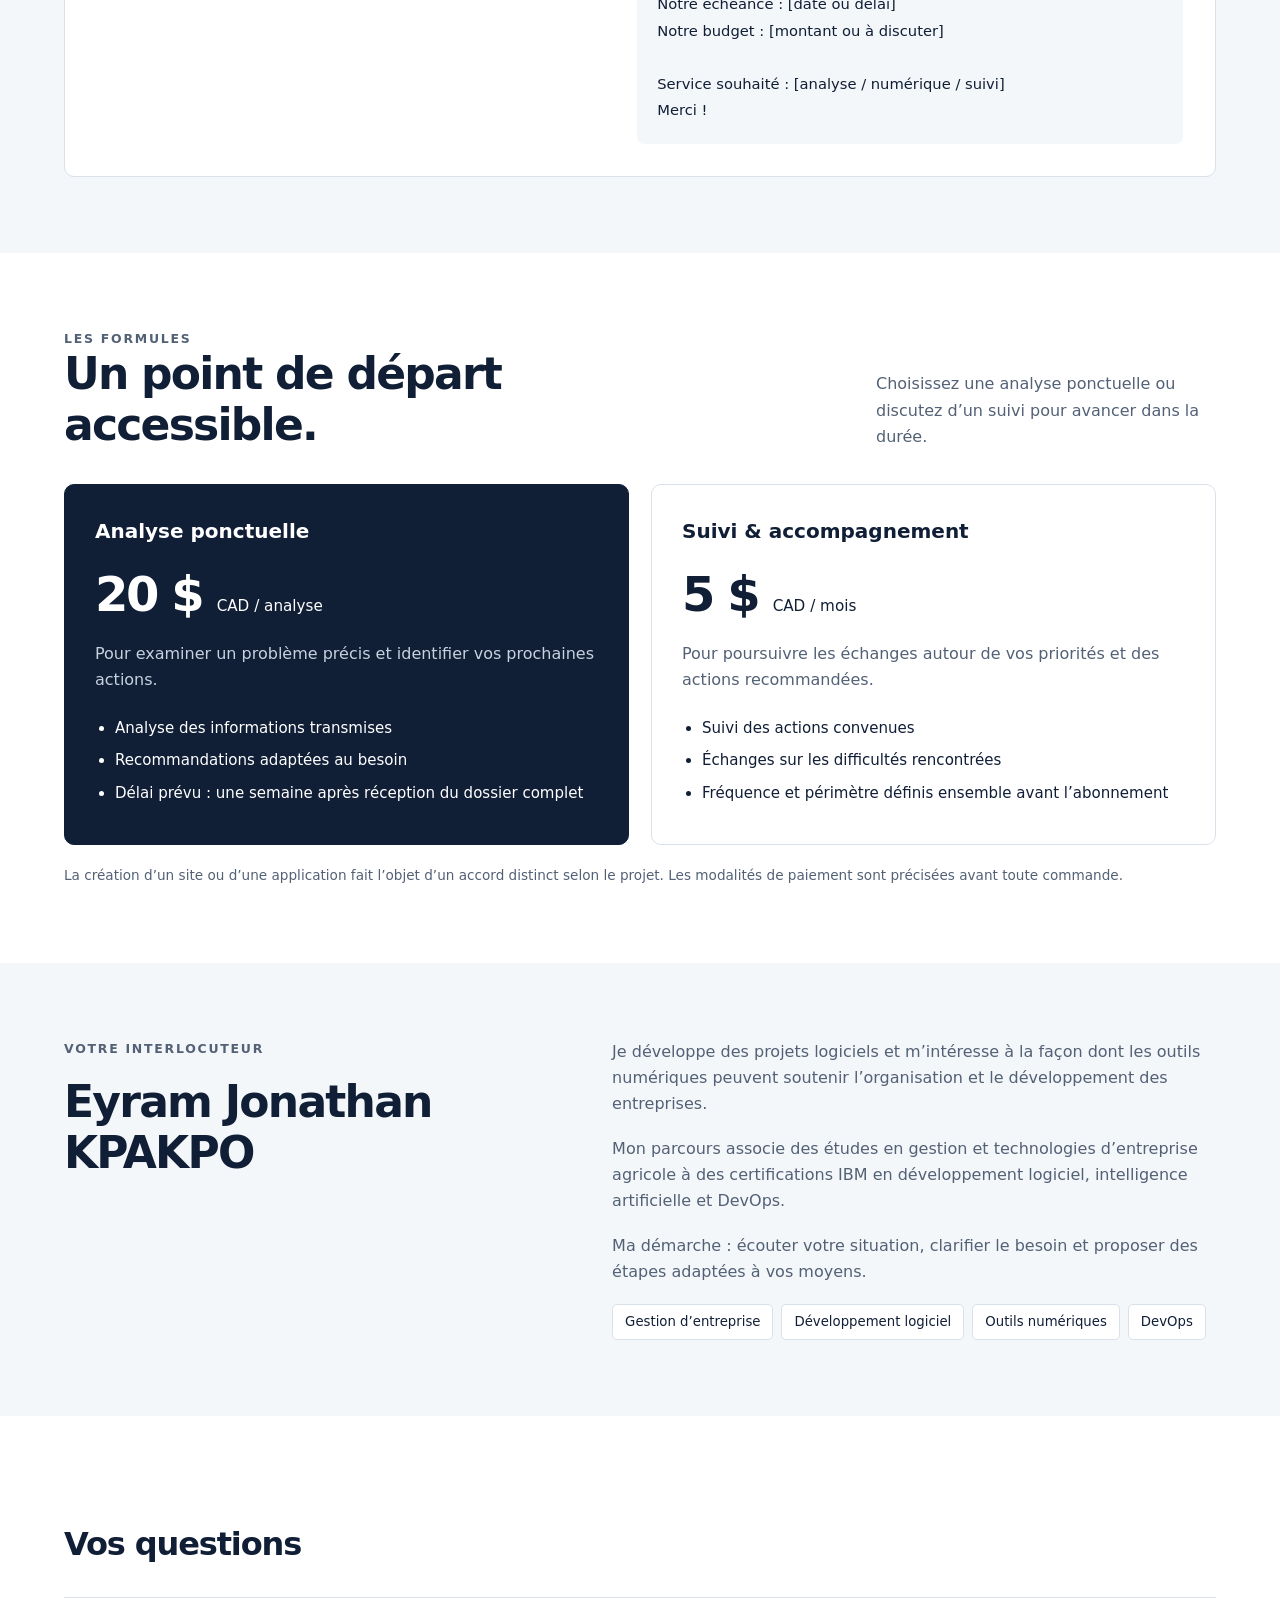
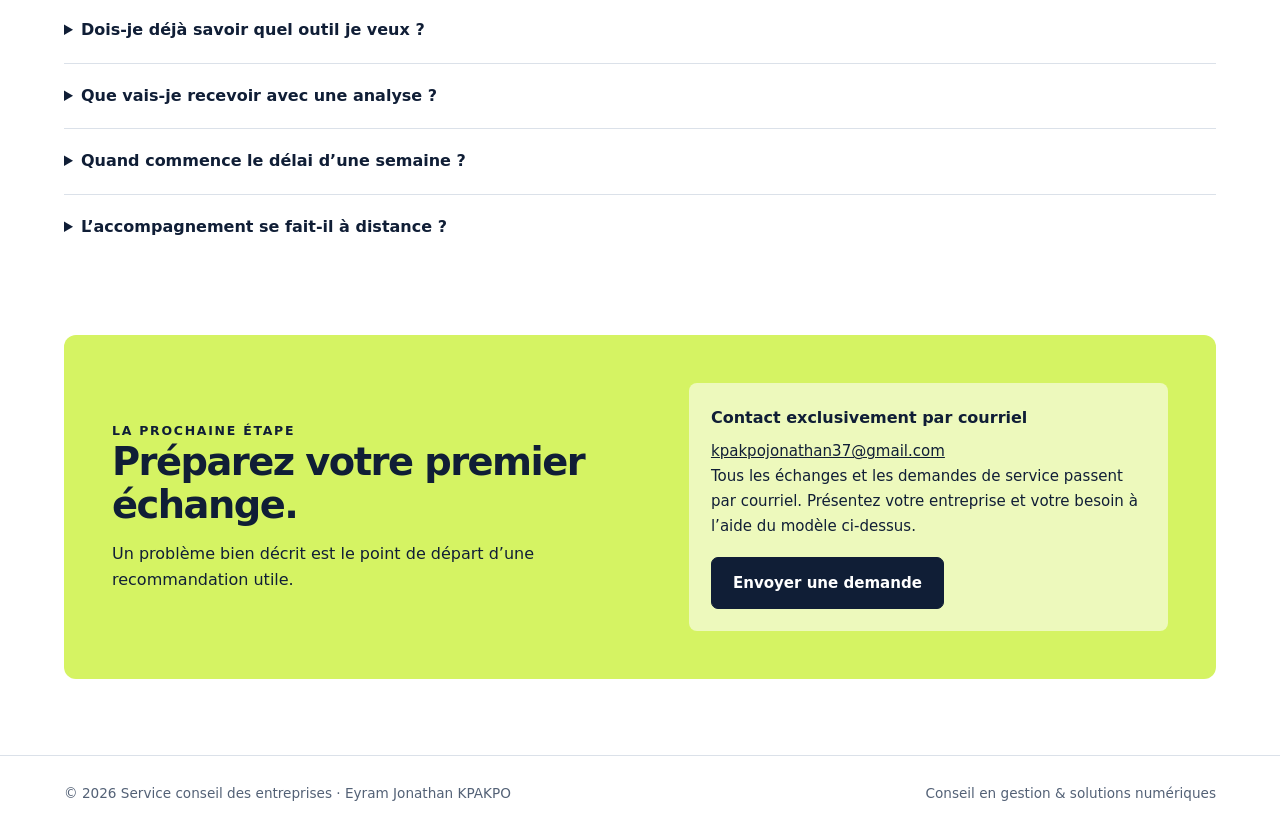
==== commit 0696364e: "Renommer le site Service conseil des entreprises" ====
--- a/docs/index.html
+++ b/docs/index.html
@@ -1,9 +1,9 @@
 <!doctype html>
-<html lang="fr"><head><meta charset="UTF-8"><meta name="viewport" content="width=device-width, initial-scale=1"><title>Jonathan Conseil | Plan d’action et suivi des entreprises</title><meta name="description" content="Conseil en gestion et solutions numériques par Eyram Jonathan KPAKPO. Découvrez les services et préparez votre demande en quatre étapes."><link rel="icon" type="image/svg+xml" href="data:image/svg+xml,%3Csvg xmlns='http://www.w3.org/2000/svg' viewBox='0 0 40 40'%3E%3Crect width='40' height='40' rx='10' fill='%23101e36'/%3E%3Ctext x='20' y='28' text-anchor='middle' font-family='Arial' font-size='24' font-weight='bold' fill='%23d5f363'%3EJ%3C/text%3E%3C/svg%3E">
+<html lang="fr"><head><meta charset="UTF-8"><meta name="viewport" content="width=device-width, initial-scale=1"><title>Service conseil des entreprises | Plan d’action et suivi des entreprises</title><meta name="description" content="Conseil en gestion et solutions numériques par Eyram Jonathan KPAKPO. Découvrez les services et préparez votre demande en quatre étapes."><link rel="icon" type="image/svg+xml" href="data:image/svg+xml,%3Csvg xmlns='http://www.w3.org/2000/svg' viewBox='0 0 40 40'%3E%3Crect width='40' height='40' rx='10' fill='%23101e36'/%3E%3Ctext x='20' y='28' text-anchor='middle' font-family='Arial' font-size='24' font-weight='bold' fill='%23d5f363'%3ES%3C/text%3E%3C/svg%3E">
 <style>
 :root{--ink:#101e36;--muted:#536176;--line:#dbe1e9;--lime:#d5f363;--paper:#f4f7fa}*{box-sizing:border-box}html{scroll-behavior:smooth;scroll-padding-top:95px}body{margin:0;color:var(--ink);font:1rem/1.65 system-ui,-apple-system,BlinkMacSystemFont,"Segoe UI",sans-serif;background:white}a{color:inherit}button{font:inherit;cursor:pointer}a:focus-visible,button:focus-visible,summary:focus-visible{outline:3px solid #638a00;outline-offset:5px}.wrap{width:min(1152px,calc(100% - 48px));margin:auto}header{background:#ffffffed;border-bottom:1px solid var(--line);position:sticky;top:0;z-index:5;backdrop-filter:blur(14px)}nav{min-height:84px;display:flex;align-items:center;gap:30px}.brand{text-decoration:none;display:flex;align-items:center;gap:13px;margin-right:auto;font-weight:750;line-height:1.3}.monogram{display:grid;place-items:center;background:var(--ink);color:var(--lime);width:42px;height:42px;border-radius:10px;font-size:1.1rem}.brand small{display:block;font-weight:450;font-size:.8rem;color:var(--muted);margin-top:3px}.navlink{text-decoration:none;font-size:.9rem;font-weight:600}.btn{display:inline-flex;justify-content:center;align-items:center;padding:13px 21px;background:var(--ink);border:1px solid var(--ink);color:white;text-decoration:none;border-radius:7px;font-weight:650;font-size:.94rem}.btn:hover{background:#263c59}.btn.light{background:var(--lime);color:var(--ink);border-color:var(--lime)}.btn.secondary{color:var(--ink);background:white;border-color:var(--line)}.eyebrow{text-transform:uppercase;font-weight:700;letter-spacing:.14em;font-size:.78rem;margin:0 0 20px}.hero{padding:78px 0 68px}.hero-grid{display:grid;grid-template-columns:1.2fr 1fr;gap:76px;align-items:center}h1{font-size:clamp(2.6rem,5vw,4.4rem);line-height:1.08;letter-spacing:-.055em;margin:0 0 24px;font-weight:750}h1 span{color:#536176}.intro{max-width:530px;color:var(--muted);font-size:1.1rem;margin:0 0 28px}.actions{display:flex;flex-wrap:wrap;gap:12px}.caption{font-size:.85rem;color:var(--muted);margin-top:19px}.guide{padding:32px;background:var(--ink);color:white;border-radius:14px;box-shadow:0 20px 40px #101e3610}.guide .eyebrow{color:var(--lime)}.guide h2{font-size:1.65rem;line-height:1.25;margin:0 0 26px;letter-spacing:-.025em}.guide-row{display:flex;gap:16px;border-top:1px solid #ffffff25;padding:15px 0}.guide-row:last-child{padding-bottom:0}.num{font-size:.8rem;color:var(--lime);padding-top:4px;font-weight:700;min-width:24px}.guide-row strong{display:block;font-size:1rem}.guide-row p{margin:3px 0 0;color:#bec9d8;font-size:.87rem}.strip{border-top:1px solid var(--line);border-bottom:1px solid var(--line)}.strip .wrap{display:grid;grid-template-columns:repeat(3,1fr)}.strip-item{padding:23px 26px;border-right:1px solid var(--line);font-size:.87rem;color:var(--muted)}.strip-item:first-child{padding-left:0}.strip-item:last-child{border:0}.strip-item strong{display:block;font-size:1.05rem;color:var(--ink);margin-bottom:2px}section{padding:76px 0}.section-heading{display:flex;justify-content:space-between;gap:32px;align-items:end;margin-bottom:34px}.section-heading h2,.about h2{font-size:clamp(1.9rem,3.5vw,2.75rem);line-height:1.15;letter-spacing:-.04em;margin:0;max-width:540px}.section-heading p{color:var(--muted);max-width:340px;margin:0}.cards{display:grid;grid-template-columns:repeat(3,1fr);gap:20px}.card{border:1px solid var(--line);padding:28px;border-radius:10px}.tag{font-size:.75rem;letter-spacing:.1em;text-transform:uppercase;color:var(--muted);font-weight:650}.card h3{font-size:1.35rem;line-height:1.35;margin:16px 0 12px;letter-spacing:-.02em}.card p{color:var(--muted);font-size:.95rem;margin:0 0 20px}.card ul{padding-left:19px;margin:0;font-size:.92rem}.card li{margin:7px 0}.soft{background:var(--paper)}.steps{display:grid;grid-template-columns:repeat(4,1fr);gap:25px;counter-reset:steps}.step{border-top:2px solid var(--ink);padding-top:22px}.step-no{display:inline-grid;place-items:center;width:36px;height:36px;background:var(--lime);border-radius:50%;font-size:.87rem;font-weight:700}.step h3{font-size:1.1rem;line-height:1.35;margin:16px 0 10px}.step p{font-size:.94rem;color:var(--muted);margin:0}.template{display:grid;grid-template-columns:1fr 1.1fr;gap:44px;background:white;border:1px solid var(--line);border-radius:10px;padding:32px;margin-top:38px}.template h3{font-size:1.4rem;line-height:1.3;margin:0 0 12px}.template p{color:var(--muted);margin:0 0 20px}.template pre{margin:0;white-space:pre-wrap;font: .92rem/1.8 system-ui,sans-serif;padding:20px;background:var(--paper);border-radius:7px}.copy-status{display:block;min-height:1.5em;font-size:.85rem;margin-top:9px;color:var(--muted)}.rates{display:grid;grid-template-columns:1fr 1fr;gap:22px}.rate{padding:30px;border:1px solid var(--line);border-radius:10px}.rate.featured{background:var(--ink);color:white;border-color:var(--ink)}.rate h3{margin:0;font-size:1.25rem}.price{font-size:3rem;line-height:1.3;letter-spacing:-.05em;font-weight:700;margin:15px 0}.price small{font-size:.95rem;font-weight:450;letter-spacing:0}.rate p{margin:0;color:var(--muted)}.rate.featured p{color:#c7d1df}.rate ul{padding-left:20px;font-size:.94rem;margin:22px 0 0}.rate li{margin:8px 0}.note{font-size:.85rem;color:var(--muted);margin:19px 0 0}.about{display:grid;grid-template-columns:1fr 1.25fr;gap:65px}.about p{margin:0 0 18px;color:var(--muted)}.skills{display:flex;gap:8px;flex-wrap:wrap}.skills span{border:1px solid var(--line);padding:6px 12px;border-radius:5px;font-size:.83rem;background:white}.faq{padding-top:0}.faq h2{font-size:2rem;letter-spacing:-.035em}.faq details{padding:19px 0;border-top:1px solid var(--line)}.faq summary{cursor:pointer;font-weight:600}.faq details p{color:var(--muted);max-width:800px;margin:15px 0 0}.contact{padding:48px;border-radius:12px;background:var(--lime);display:grid;grid-template-columns:1.1fr 1fr;gap:50px;align-items:center}.contact h2{margin:0 0 15px;font-size:2.4rem;line-height:1.1;letter-spacing:-.04em}.contact p{margin:0}.contact-box{padding:22px;background:#ffffff91;border-radius:8px}.contact-box strong{display:block;margin-bottom:8px}.contact-box p{font-size:.94rem}footer{border-top:1px solid var(--line);padding:26px 0;font-size:.85rem;color:var(--muted)}footer .wrap{display:flex;justify-content:space-between;gap:20px}@media(prefers-reduced-motion:reduce){html{scroll-behavior:auto}}@media(max-width:900px){.hero-grid{gap:30px}.cards{gap:12px}.card{padding:21px}.steps{grid-template-columns:1fr 1fr}.about{gap:30px}.contact{padding:32px;gap:30px}}@media(max-width:650px){.wrap{width:calc(100% - 36px)}nav{min-height:74px;gap:12px;flex-wrap:wrap;padding:14px 0}.brand{width:100%}.navlink{font-size:.85rem}nav .btn{margin-left:auto;padding:8px 12px;font-size:.83rem}.hero{padding:40px 0}.hero-grid,.cards,.template,.rates,.about,.contact{grid-template-columns:1fr}.hero-grid{gap:30px}h1{font-size:3rem}.guide{padding:25px}.strip .wrap{grid-template-columns:1fr}.strip-item,.strip-item:first-child{padding:14px 0;border-right:0;border-bottom:1px solid var(--line)}section{padding:48px 0}.section-heading{display:block}.section-heading p{margin-top:17px;max-width:none}.template{padding:22px;gap:14px}.steps{gap:25px 18px}.step p{font-size:.9rem}.contact{padding:26px}.contact h2{font-size:2rem}footer .wrap{display:block}footer span{display:block;margin-top:7px}html{scroll-padding-top:145px}}
 </style><link rel="stylesheet" href="board.css"></head><body>
-<header><nav class="wrap" aria-label="Navigation principale"><a class="brand" href="#accueil"><span class="monogram">JK</span><span>Jonathan KPAKPO<small>Conseil en gestion &amp; solutions numériques</small></span></a><a class="navlink" href="#plan">Plan d’action</a><a class="navlink" href="#services">Services</a><a class="navlink" href="#tarifs">Tarifs</a><a class="btn" href="#instructions">Préparer ma demande</a></nav></header>
+<header><nav class="wrap" aria-label="Navigation principale"><a class="brand" href="#accueil"><span class="monogram">SC</span><span>Service conseil des entreprises<small>Conseil en gestion &amp; solutions numériques</small></span></a><a class="navlink" href="#plan">Plan d’action</a><a class="navlink" href="#services">Services</a><a class="navlink" href="#tarifs">Tarifs</a><a class="btn" href="#instructions">Préparer ma demande</a></nav></header>
 <main><section id="plan" class="plan"><div class="wrap">
 <div class="plan-top"><div><p class="eyebrow">Pilotage de l’entreprise</p><h1><span id="plan-name">ATAS · Aného</span><br>Plan d’action</h1><p class="plan-lead">Priorité : développer les ventes d’œufs de caille en boîte, puis réinvestir progressivement. Les actions ci-dessous sont des recommandations à valider avec ATAS.</p></div><span class="demo-label"><span id="plan-updated">Plan issu de l’analyse ATAS</span></span></div>
 <div class="plan-metrics" aria-label="Résumé des propositions pour ATAS"><div class="plan-metric"><strong id="metric-total">5</strong><span>Actions au total</span></div><div class="plan-metric"><strong id="metric-active">0</strong><span>Confirmées en cours</span></div><div class="plan-metric"><strong id="metric-blocked">5</strong><span>Proposées, à valider</span></div><div class="plan-metric"><strong id="metric-done">0</strong><span>Confirmées terminées</span></div></div>
@@ -31,7 +31,7 @@
 <section class="soft"><div class="wrap about"><div><p class="eyebrow">Votre interlocuteur</p><h2>Eyram Jonathan<br>KPAKPO</h2></div><div><p>Je développe des projets logiciels et m’intéresse à la façon dont les outils numériques peuvent soutenir l’organisation et le développement des entreprises.</p><p>Mon parcours associe des études en gestion et technologies d’entreprise agricole à des certifications IBM en développement logiciel, intelligence artificielle et DevOps.</p><p>Ma démarche : écouter votre situation, clarifier le besoin et proposer des étapes adaptées à vos moyens.</p><div class="skills"><span>Gestion d’entreprise</span><span>Développement logiciel</span><span>Outils numériques</span><span>DevOps</span></div></div></div></section>
 <section><div class="wrap faq"><h2>Vos questions</h2><details><summary>Dois-je déjà savoir quel outil je veux ?</summary><p>Non. Vous pouvez commencer par décrire votre difficulté et le résultat recherché. L’analyse sert aussi à déterminer si un outil numérique serait utile.</p></details><details><summary>Que vais-je recevoir avec une analyse ?</summary><p>Des recommandations concernant le problème convenu, avec les actions à prioriser. Le format et le périmètre sont précisés avant le démarrage.</p></details><details><summary>Quand commence le délai d’une semaine ?</summary><p>Le délai prévu commence lorsque les informations nécessaires sont reçues et que les modalités du service sont convenues. Un projet plus large peut nécessiter un autre calendrier.</p></details><details><summary>L’accompagnement se fait-il à distance ?</summary><p>Oui. Vous pouvez préparer votre demande à distance et transmettre les informations utiles lors du premier échange.</p></details></div></section>
 <section id="contact" style="padding-top:0"><div class="wrap"><div class="contact"><div><p class="eyebrow">La prochaine étape</p><h2>Préparez votre premier échange.</h2><p>Un problème bien décrit est le point de départ d’une recommandation utile.</p></div><div class="contact-box"><strong>Contact exclusivement par courriel</strong><p><a href="mailto:kpakpojonathan37@gmail.com" style="overflow-wrap:anywhere">kpakpojonathan37@gmail.com</a></p><p>Tous les échanges et les demandes de service passent par courriel. Présentez votre entreprise et votre besoin à l’aide du modèle ci-dessus.</p><a class="btn" style="margin-top:18px" href="mailto:kpakpojonathan37@gmail.com?subject=Demande%20de%20service%20conseil%20%E2%80%94%20%5Bnom%20de%20votre%20entreprise%5D&amp;body=Bonjour%20Jonathan%2C%0A%0AEntreprise%20%3A%20%5Bnom%5D%0AMon%20r%C3%B4le%20%3A%20%5Bfonction%5D%0ANotre%20activit%C3%A9%20%3A%20%5Bsecteur%20et%20produits%20ou%20services%5D%0A%0ANotre%20probl%C3%A8me%20%3A%20%5Bdescription%20et%20exemple%20concret%5D%0ACe%20que%20nous%20avons%20d%C3%A9j%C3%A0%20essay%C3%A9%20%3A%20%5Bactions%5D%0ANotre%20objectif%20%3A%20%5Br%C3%A9sultat%20souhait%C3%A9%5D%0ANotre%20%C3%A9ch%C3%A9ance%20%3A%20%5Bdate%20ou%20d%C3%A9lai%5D%0ANotre%20budget%20%3A%20%5Bmontant%20ou%20%C3%A0%20discuter%5D%0A%0AService%20souhait%C3%A9%20%3A%20%5Banalyse%20/%20num%C3%A9rique%20/%20suivi%5D%0AMerci%20%21">Envoyer une demande</a></div></div></div></section>
-<dialog id="edit-dialog" class="detail-modal" aria-labelledby="edit-title"><form id="action-form"><div class="detail-head"><h2 id="edit-title">Modifier l’action</h2><button type="button" id="cancel-edit" class="close-detail">Annuler</button></div><div class="editor-fields"><label>Enjeu<textarea name="enjeu" required maxlength="5000" rows="2"></textarea></label><label>Orientation<textarea name="orientation" required maxlength="5000" rows="2"></textarea></label><label>Action<textarea name="action" required maxlength="5000" rows="2"></textarea></label><label>Personne responsable<input name="responsable" required maxlength="5000"></label><label>Partenaire<input name="partenaire" required maxlength="5000"></label><label>Indicateur<textarea name="indicateur" required maxlength="5000" rows="2"></textarea></label><label>Échéance<input name="echeance" required maxlength="5000" placeholder="Date ou condition à respecter"></label><label>Statut<select name="statut"><option>Proposé</option><option>À démarrer</option><option>En cours</option><option>Bloqué</option><option>Terminé</option></select></label><label>Prochaine étape<textarea name="prochaine" required maxlength="5000" rows="2"></textarea></label></div><p id="edit-error" class="form-error" role="alert"></p><button type="submit" id="save-action" class="btn">Enregistrer les changements</button><p class="note">Les changements sont partagés avec les personnes autorisées à consulter ce site.</p></form></dialog><dialog id="rename-dialog" class="detail-modal" aria-labelledby="rename-title"><form id="rename-form"><h2 id="rename-title">Nom du plan</h2><label for="rename-input">Entreprise et localisation</label><input id="rename-input" maxlength="200" required><p id="rename-error" class="form-error" role="alert"></p><div class="editor-actions"><button class="btn" type="submit">Enregistrer</button><button type="button" id="cancel-rename" class="btn secondary">Annuler</button></div></form></dialog></main><footer><div class="wrap"><div>© 2026 Eyram Jonathan KPAKPO</div><span>Conseil en gestion &amp; solutions numériques</span></div></footer>
+<dialog id="edit-dialog" class="detail-modal" aria-labelledby="edit-title"><form id="action-form"><div class="detail-head"><h2 id="edit-title">Modifier l’action</h2><button type="button" id="cancel-edit" class="close-detail">Annuler</button></div><div class="editor-fields"><label>Enjeu<textarea name="enjeu" required maxlength="5000" rows="2"></textarea></label><label>Orientation<textarea name="orientation" required maxlength="5000" rows="2"></textarea></label><label>Action<textarea name="action" required maxlength="5000" rows="2"></textarea></label><label>Personne responsable<input name="responsable" required maxlength="5000"></label><label>Partenaire<input name="partenaire" required maxlength="5000"></label><label>Indicateur<textarea name="indicateur" required maxlength="5000" rows="2"></textarea></label><label>Échéance<input name="echeance" required maxlength="5000" placeholder="Date ou condition à respecter"></label><label>Statut<select name="statut"><option>Proposé</option><option>À démarrer</option><option>En cours</option><option>Bloqué</option><option>Terminé</option></select></label><label>Prochaine étape<textarea name="prochaine" required maxlength="5000" rows="2"></textarea></label></div><p id="edit-error" class="form-error" role="alert"></p><button type="submit" id="save-action" class="btn">Enregistrer les changements</button><p class="note">Les changements sont partagés avec les personnes autorisées à consulter ce site.</p></form></dialog><dialog id="rename-dialog" class="detail-modal" aria-labelledby="rename-title"><form id="rename-form"><h2 id="rename-title">Nom du plan</h2><label for="rename-input">Entreprise et localisation</label><input id="rename-input" maxlength="200" required><p id="rename-error" class="form-error" role="alert"></p><div class="editor-actions"><button class="btn" type="submit">Enregistrer</button><button type="button" id="cancel-rename" class="btn secondary">Annuler</button></div></form></dialog></main><footer><div class="wrap"><div>© 2026 Service conseil des entreprises · Eyram Jonathan KPAKPO</div><span>Conseil en gestion &amp; solutions numériques</span></div></footer>
 <script>
 document.getElementById('copy').addEventListener('click',async()=>{const value=document.getElementById('model').textContent;const status=document.getElementById('copy-status');try{await navigator.clipboard.writeText(value);status.textContent='Modèle copié. Vous pouvez le coller dans votre message.'}catch(e){const range=document.createRange();range.selectNodeContents(document.getElementById('model'));const selection=window.getSelection();selection.removeAllRanges();selection.addRange(range);status.textContent='Le modèle est sélectionné. Utilisez la fonction Copier de votre appareil.'}});
 </script><script src="board.js"></script></body></html>
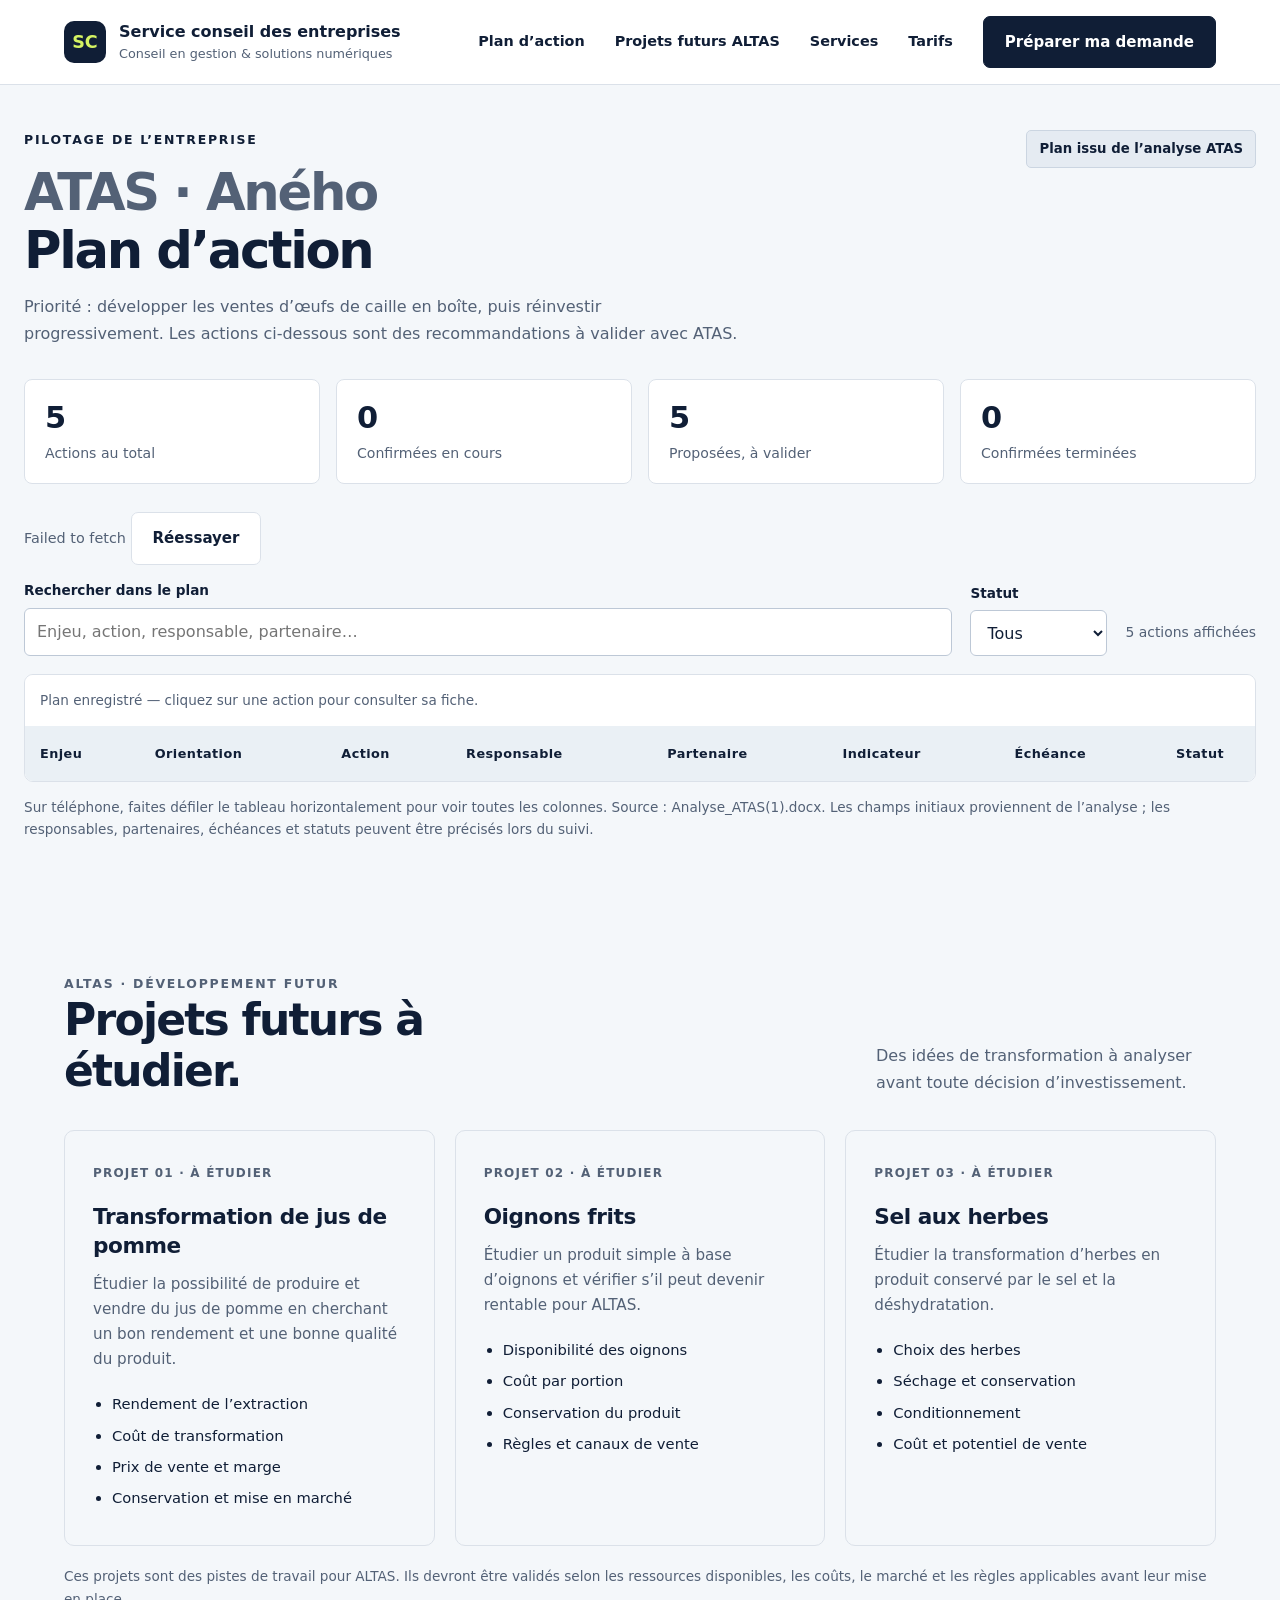
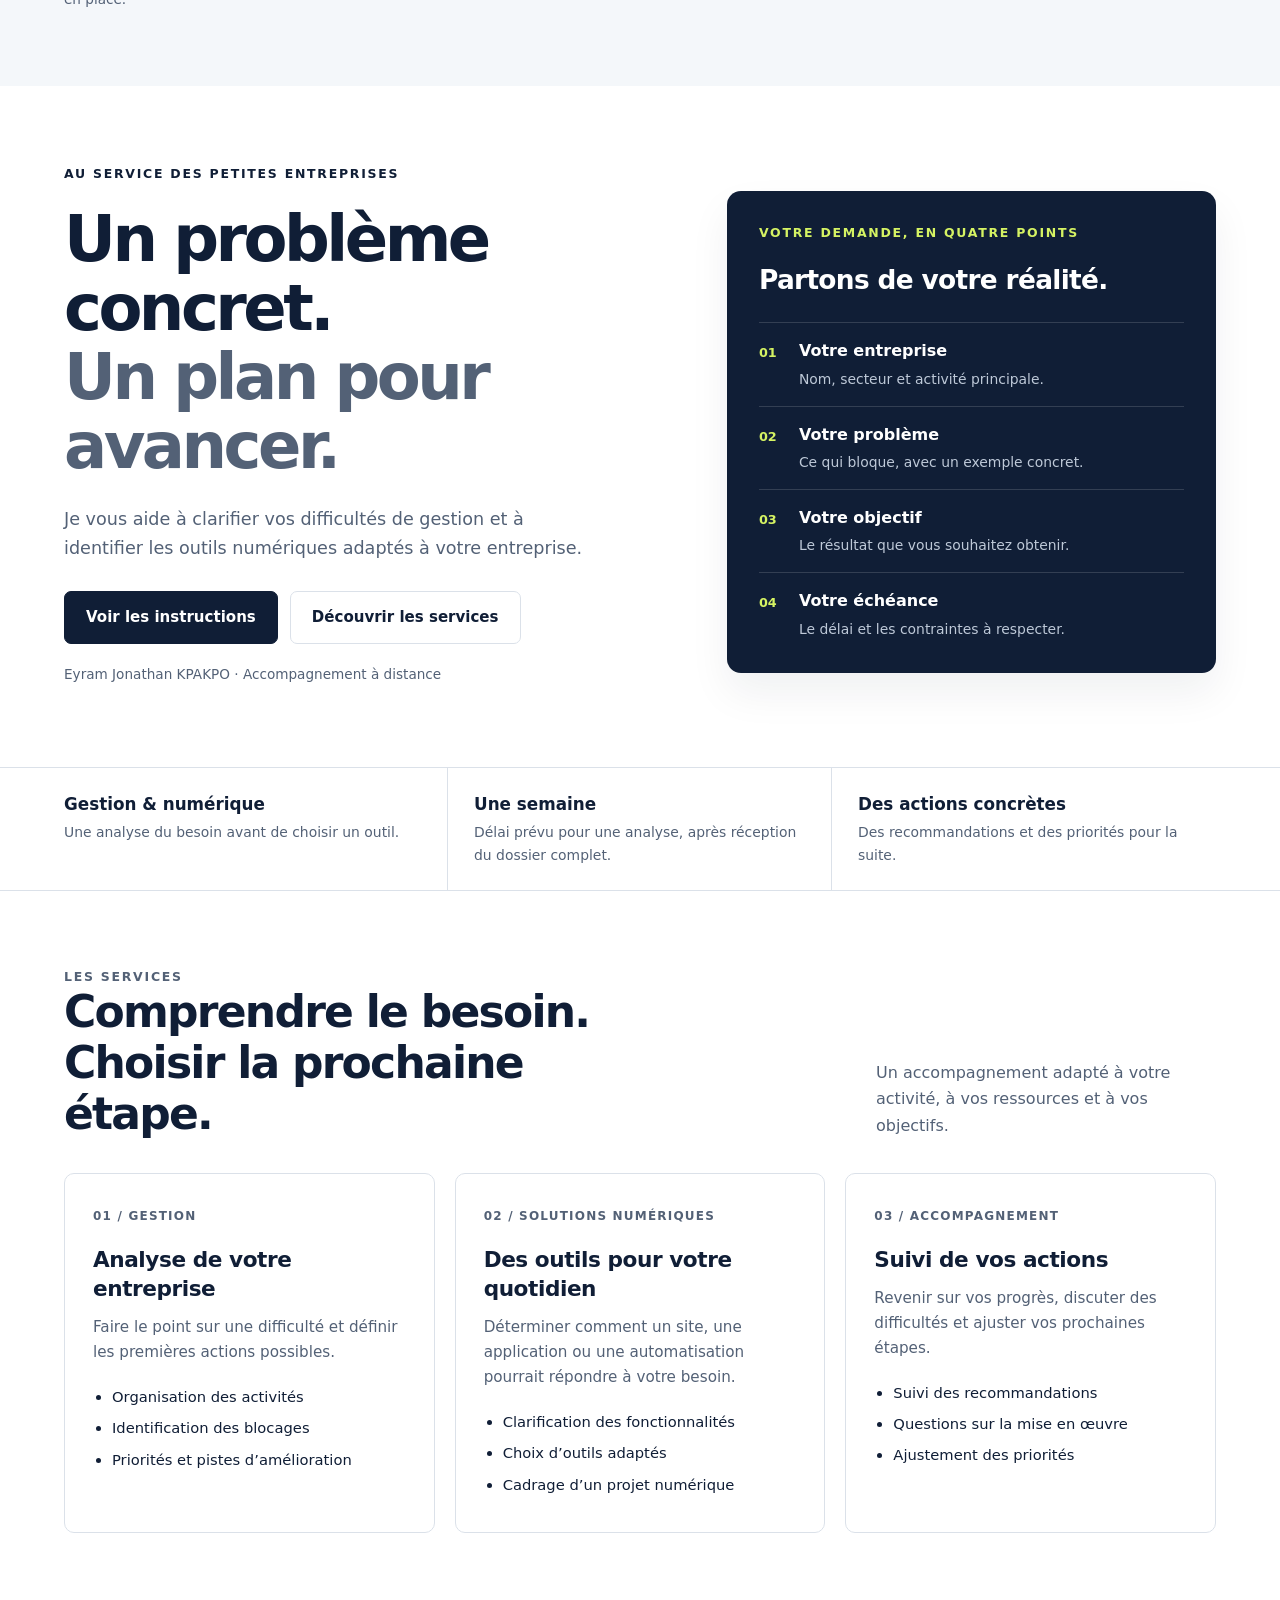
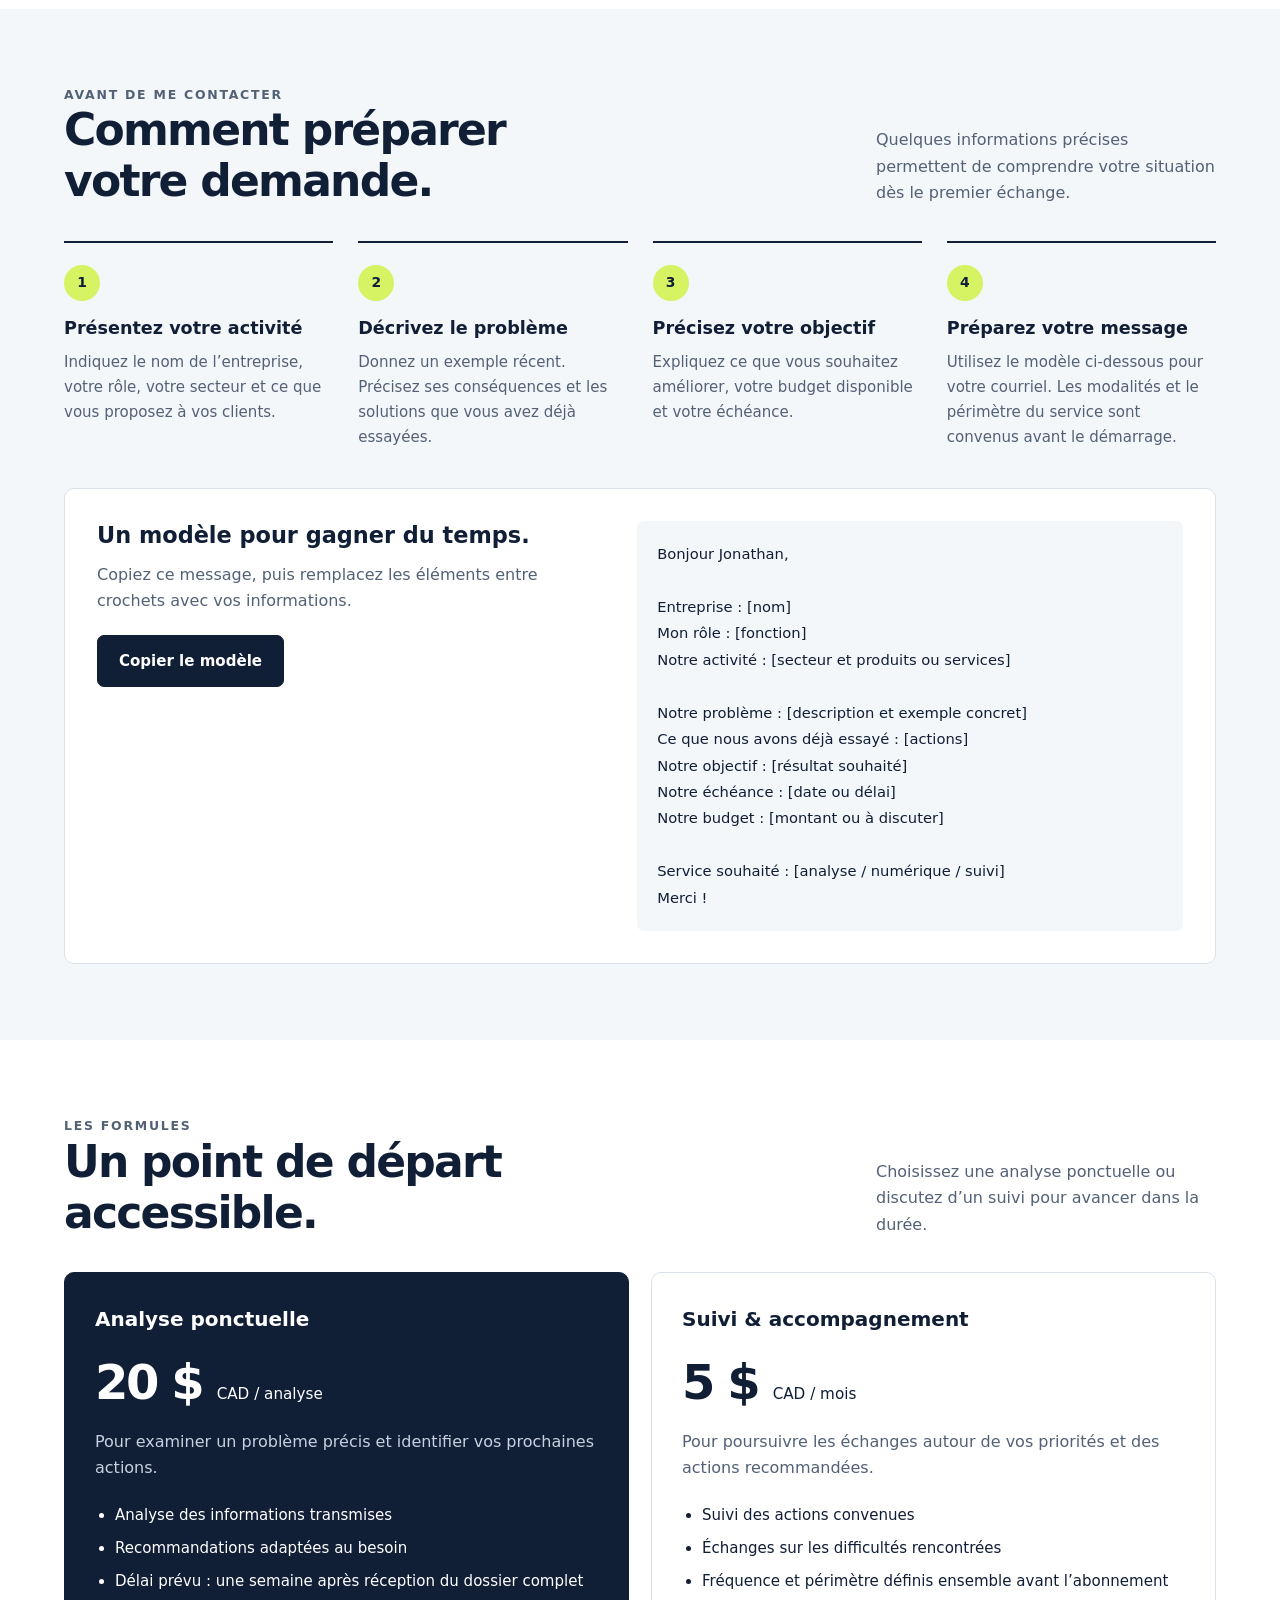
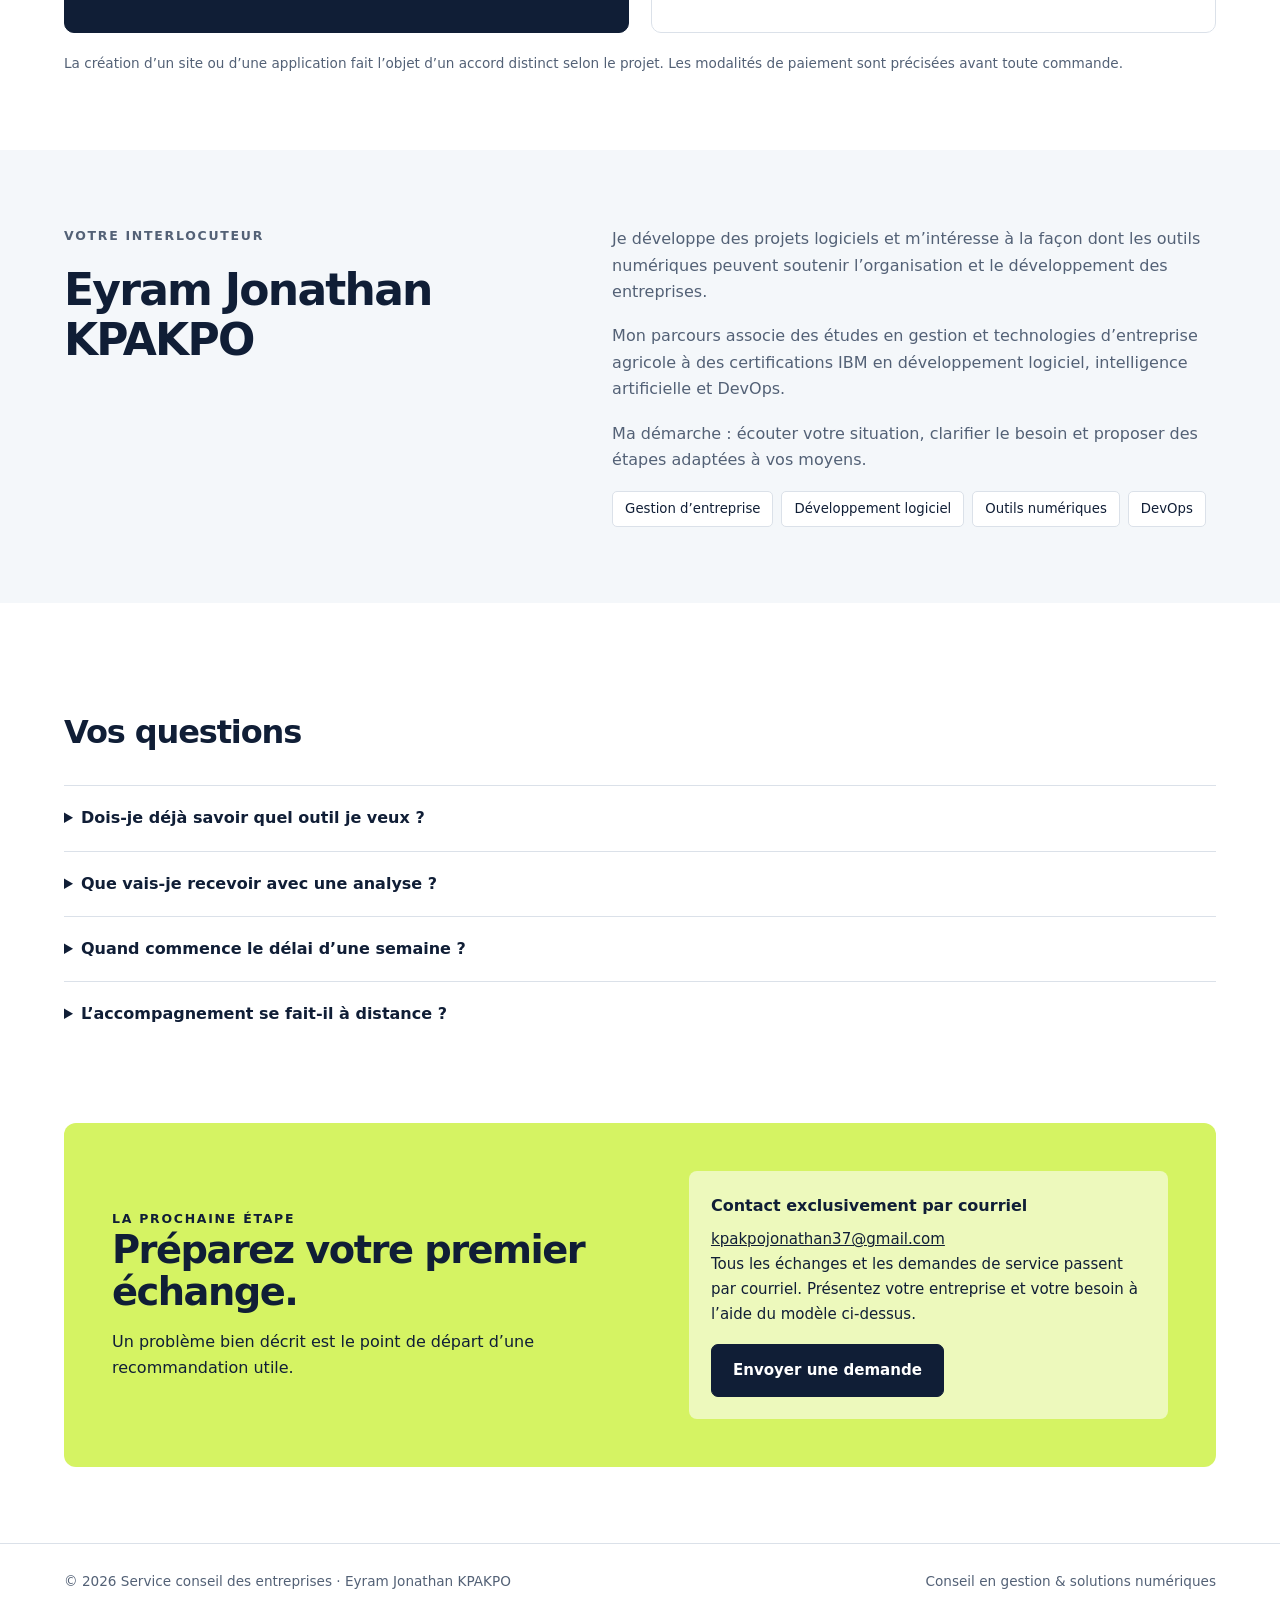
==== commit 7b54a30d: "Ajouter un onglet Projets futurs ALTAS" ====
--- a/docs/index.html
+++ b/docs/index.html
@@ -3,13 +3,22 @@
 <style>
 :root{--ink:#101e36;--muted:#536176;--line:#dbe1e9;--lime:#d5f363;--paper:#f4f7fa}*{box-sizing:border-box}html{scroll-behavior:smooth;scroll-padding-top:95px}body{margin:0;color:var(--ink);font:1rem/1.65 system-ui,-apple-system,BlinkMacSystemFont,"Segoe UI",sans-serif;background:white}a{color:inherit}button{font:inherit;cursor:pointer}a:focus-visible,button:focus-visible,summary:focus-visible{outline:3px solid #638a00;outline-offset:5px}.wrap{width:min(1152px,calc(100% - 48px));margin:auto}header{background:#ffffffed;border-bottom:1px solid var(--line);position:sticky;top:0;z-index:5;backdrop-filter:blur(14px)}nav{min-height:84px;display:flex;align-items:center;gap:30px}.brand{text-decoration:none;display:flex;align-items:center;gap:13px;margin-right:auto;font-weight:750;line-height:1.3}.monogram{display:grid;place-items:center;background:var(--ink);color:var(--lime);width:42px;height:42px;border-radius:10px;font-size:1.1rem}.brand small{display:block;font-weight:450;font-size:.8rem;color:var(--muted);margin-top:3px}.navlink{text-decoration:none;font-size:.9rem;font-weight:600}.btn{display:inline-flex;justify-content:center;align-items:center;padding:13px 21px;background:var(--ink);border:1px solid var(--ink);color:white;text-decoration:none;border-radius:7px;font-weight:650;font-size:.94rem}.btn:hover{background:#263c59}.btn.light{background:var(--lime);color:var(--ink);border-color:var(--lime)}.btn.secondary{color:var(--ink);background:white;border-color:var(--line)}.eyebrow{text-transform:uppercase;font-weight:700;letter-spacing:.14em;font-size:.78rem;margin:0 0 20px}.hero{padding:78px 0 68px}.hero-grid{display:grid;grid-template-columns:1.2fr 1fr;gap:76px;align-items:center}h1{font-size:clamp(2.6rem,5vw,4.4rem);line-height:1.08;letter-spacing:-.055em;margin:0 0 24px;font-weight:750}h1 span{color:#536176}.intro{max-width:530px;color:var(--muted);font-size:1.1rem;margin:0 0 28px}.actions{display:flex;flex-wrap:wrap;gap:12px}.caption{font-size:.85rem;color:var(--muted);margin-top:19px}.guide{padding:32px;background:var(--ink);color:white;border-radius:14px;box-shadow:0 20px 40px #101e3610}.guide .eyebrow{color:var(--lime)}.guide h2{font-size:1.65rem;line-height:1.25;margin:0 0 26px;letter-spacing:-.025em}.guide-row{display:flex;gap:16px;border-top:1px solid #ffffff25;padding:15px 0}.guide-row:last-child{padding-bottom:0}.num{font-size:.8rem;color:var(--lime);padding-top:4px;font-weight:700;min-width:24px}.guide-row strong{display:block;font-size:1rem}.guide-row p{margin:3px 0 0;color:#bec9d8;font-size:.87rem}.strip{border-top:1px solid var(--line);border-bottom:1px solid var(--line)}.strip .wrap{display:grid;grid-template-columns:repeat(3,1fr)}.strip-item{padding:23px 26px;border-right:1px solid var(--line);font-size:.87rem;color:var(--muted)}.strip-item:first-child{padding-left:0}.strip-item:last-child{border:0}.strip-item strong{display:block;font-size:1.05rem;color:var(--ink);margin-bottom:2px}section{padding:76px 0}.section-heading{display:flex;justify-content:space-between;gap:32px;align-items:end;margin-bottom:34px}.section-heading h2,.about h2{font-size:clamp(1.9rem,3.5vw,2.75rem);line-height:1.15;letter-spacing:-.04em;margin:0;max-width:540px}.section-heading p{color:var(--muted);max-width:340px;margin:0}.cards{display:grid;grid-template-columns:repeat(3,1fr);gap:20px}.card{border:1px solid var(--line);padding:28px;border-radius:10px}.tag{font-size:.75rem;letter-spacing:.1em;text-transform:uppercase;color:var(--muted);font-weight:650}.card h3{font-size:1.35rem;line-height:1.35;margin:16px 0 12px;letter-spacing:-.02em}.card p{color:var(--muted);font-size:.95rem;margin:0 0 20px}.card ul{padding-left:19px;margin:0;font-size:.92rem}.card li{margin:7px 0}.soft{background:var(--paper)}.steps{display:grid;grid-template-columns:repeat(4,1fr);gap:25px;counter-reset:steps}.step{border-top:2px solid var(--ink);padding-top:22px}.step-no{display:inline-grid;place-items:center;width:36px;height:36px;background:var(--lime);border-radius:50%;font-size:.87rem;font-weight:700}.step h3{font-size:1.1rem;line-height:1.35;margin:16px 0 10px}.step p{font-size:.94rem;color:var(--muted);margin:0}.template{display:grid;grid-template-columns:1fr 1.1fr;gap:44px;background:white;border:1px solid var(--line);border-radius:10px;padding:32px;margin-top:38px}.template h3{font-size:1.4rem;line-height:1.3;margin:0 0 12px}.template p{color:var(--muted);margin:0 0 20px}.template pre{margin:0;white-space:pre-wrap;font: .92rem/1.8 system-ui,sans-serif;padding:20px;background:var(--paper);border-radius:7px}.copy-status{display:block;min-height:1.5em;font-size:.85rem;margin-top:9px;color:var(--muted)}.rates{display:grid;grid-template-columns:1fr 1fr;gap:22px}.rate{padding:30px;border:1px solid var(--line);border-radius:10px}.rate.featured{background:var(--ink);color:white;border-color:var(--ink)}.rate h3{margin:0;font-size:1.25rem}.price{font-size:3rem;line-height:1.3;letter-spacing:-.05em;font-weight:700;margin:15px 0}.price small{font-size:.95rem;font-weight:450;letter-spacing:0}.rate p{margin:0;color:var(--muted)}.rate.featured p{color:#c7d1df}.rate ul{padding-left:20px;font-size:.94rem;margin:22px 0 0}.rate li{margin:8px 0}.note{font-size:.85rem;color:var(--muted);margin:19px 0 0}.about{display:grid;grid-template-columns:1fr 1.25fr;gap:65px}.about p{margin:0 0 18px;color:var(--muted)}.skills{display:flex;gap:8px;flex-wrap:wrap}.skills span{border:1px solid var(--line);padding:6px 12px;border-radius:5px;font-size:.83rem;background:white}.faq{padding-top:0}.faq h2{font-size:2rem;letter-spacing:-.035em}.faq details{padding:19px 0;border-top:1px solid var(--line)}.faq summary{cursor:pointer;font-weight:600}.faq details p{color:var(--muted);max-width:800px;margin:15px 0 0}.contact{padding:48px;border-radius:12px;background:var(--lime);display:grid;grid-template-columns:1.1fr 1fr;gap:50px;align-items:center}.contact h2{margin:0 0 15px;font-size:2.4rem;line-height:1.1;letter-spacing:-.04em}.contact p{margin:0}.contact-box{padding:22px;background:#ffffff91;border-radius:8px}.contact-box strong{display:block;margin-bottom:8px}.contact-box p{font-size:.94rem}footer{border-top:1px solid var(--line);padding:26px 0;font-size:.85rem;color:var(--muted)}footer .wrap{display:flex;justify-content:space-between;gap:20px}@media(prefers-reduced-motion:reduce){html{scroll-behavior:auto}}@media(max-width:900px){.hero-grid{gap:30px}.cards{gap:12px}.card{padding:21px}.steps{grid-template-columns:1fr 1fr}.about{gap:30px}.contact{padding:32px;gap:30px}}@media(max-width:650px){.wrap{width:calc(100% - 36px)}nav{min-height:74px;gap:12px;flex-wrap:wrap;padding:14px 0}.brand{width:100%}.navlink{font-size:.85rem}nav .btn{margin-left:auto;padding:8px 12px;font-size:.83rem}.hero{padding:40px 0}.hero-grid,.cards,.template,.rates,.about,.contact{grid-template-columns:1fr}.hero-grid{gap:30px}h1{font-size:3rem}.guide{padding:25px}.strip .wrap{grid-template-columns:1fr}.strip-item,.strip-item:first-child{padding:14px 0;border-right:0;border-bottom:1px solid var(--line)}section{padding:48px 0}.section-heading{display:block}.section-heading p{margin-top:17px;max-width:none}.template{padding:22px;gap:14px}.steps{gap:25px 18px}.step p{font-size:.9rem}.contact{padding:26px}.contact h2{font-size:2rem}footer .wrap{display:block}footer span{display:block;margin-top:7px}html{scroll-padding-top:145px}}
 </style><link rel="stylesheet" href="board.css"></head><body>
-<header><nav class="wrap" aria-label="Navigation principale"><a class="brand" href="#accueil"><span class="monogram">SC</span><span>Service conseil des entreprises<small>Conseil en gestion &amp; solutions numériques</small></span></a><a class="navlink" href="#plan">Plan d’action</a><a class="navlink" href="#services">Services</a><a class="navlink" href="#tarifs">Tarifs</a><a class="btn" href="#instructions">Préparer ma demande</a></nav></header>
+<header><nav class="wrap" aria-label="Navigation principale"><a class="brand" href="#accueil"><span class="monogram">SC</span><span>Service conseil des entreprises<small>Conseil en gestion &amp; solutions numériques</small></span></a><a class="navlink" href="#plan">Plan d’action</a><a class="navlink" href="#projets-altas">Projets futurs ALTAS</a><a class="navlink" href="#services">Services</a><a class="navlink" href="#tarifs">Tarifs</a><a class="btn" href="#instructions">Préparer ma demande</a></nav></header>
 <main><section id="plan" class="plan"><div class="wrap">
 <div class="plan-top"><div><p class="eyebrow">Pilotage de l’entreprise</p><h1><span id="plan-name">ATAS · Aného</span><br>Plan d’action</h1><p class="plan-lead">Priorité : développer les ventes d’œufs de caille en boîte, puis réinvestir progressivement. Les actions ci-dessous sont des recommandations à valider avec ATAS.</p></div><span class="demo-label"><span id="plan-updated">Plan issu de l’analyse ATAS</span></span></div>
 <div class="plan-metrics" aria-label="Résumé des propositions pour ATAS"><div class="plan-metric"><strong id="metric-total">5</strong><span>Actions au total</span></div><div class="plan-metric"><strong id="metric-active">0</strong><span>Confirmées en cours</span></div><div class="plan-metric"><strong id="metric-blocked">5</strong><span>Proposées, à valider</span></div><div class="plan-metric"><strong id="metric-done">0</strong><span>Confirmées terminées</span></div></div>
 <div id="edit-toolbar" class="edit-toolbar" hidden><strong>Mode administrateur</strong><button class="btn" id="add-action" type="button">Ajouter une action</button><button class="btn secondary" id="rename-plan" type="button">Renommer le plan</button></div><p id="load-status" role="status" aria-live="polite">Chargement du plan enregistré…</p><div class="plan-toolbar"><div class="plan-search"><label for="plan-search">Rechercher dans le plan</label><input type="search" id="plan-search" placeholder="Enjeu, action, responsable, partenaire…"></div><div><label for="plan-status">Statut</label><select id="plan-status"><option>Tous</option><option>Proposé</option><option>À démarrer</option><option>En cours</option><option>Bloqué</option><option>Terminé</option></select></div><span class="result-count" id="plan-count" role="status" aria-live="polite">5 actions affichées</span></div>
 <div class="plan-table-scroll" tabindex="0" role="region" aria-label="Tableau du plan d’action, défilement horizontal disponible"><table class="plan-table"><caption style="text-align:left;padding:14px 15px;font-size:.85rem;color:var(--muted)">Plan enregistré — cliquez sur une action pour consulter sa fiche.</caption><thead><tr><th scope="col">Enjeu</th><th scope="col">Orientation</th><th scope="col">Action</th><th scope="col">Responsable</th><th scope="col">Partenaire</th><th scope="col">Indicateur</th><th scope="col">Échéance</th><th scope="col">Statut</th></tr></thead><tbody id="plan-rows"></tbody></table><p class="board-empty" id="board-empty" hidden>Aucune action ne correspond. Essayez un autre terme ou sélectionnez « Tous ».</p></div>
 <p class="board-help">Sur téléphone, faites défiler le tableau horizontalement pour voir toutes les colonnes. Source : Analyse_ATAS(1).docx. Les champs initiaux proviennent de l’analyse ; les responsables, partenaires, échéances et statuts peuvent être précisés lors du suivi.</p><noscript><p>Activez JavaScript pour afficher et filtrer les actions du plan.</p></noscript>
+</div></section>
+<section id="projets-altas" class="soft"><div class="wrap">
+<div class="section-heading"><div><p class="eyebrow">ALTAS · Développement futur</p><h2>Projets futurs à étudier.</h2></div><p>Des idées de transformation à analyser avant toute décision d’investissement.</p></div>
+<div class="cards">
+<article class="card"><span class="tag">Projet 01 · À étudier</span><h3>Transformation de jus de pomme</h3><p>Étudier la possibilité de produire et vendre du jus de pomme en cherchant un bon rendement et une bonne qualité du produit.</p><ul><li>Rendement de l’extraction</li><li>Coût de transformation</li><li>Prix de vente et marge</li><li>Conservation et mise en marché</li></ul></article>
+<article class="card"><span class="tag">Projet 02 · À étudier</span><h3>Oignons frits</h3><p>Étudier un produit simple à base d’oignons et vérifier s’il peut devenir rentable pour ALTAS.</p><ul><li>Disponibilité des oignons</li><li>Coût par portion</li><li>Conservation du produit</li><li>Règles et canaux de vente</li></ul></article>
+<article class="card"><span class="tag">Projet 03 · À étudier</span><h3>Sel aux herbes</h3><p>Étudier la transformation d’herbes en produit conservé par le sel et la déshydratation.</p><ul><li>Choix des herbes</li><li>Séchage et conservation</li><li>Conditionnement</li><li>Coût et potentiel de vente</li></ul></article>
+</div>
+<p class="note">Ces projets sont des pistes de travail pour ALTAS. Ils devront être validés selon les ressources disponibles, les coûts, le marché et les règles applicables avant leur mise en place.</p>
 </div></section><dialog id="action-detail" class="detail-modal" aria-labelledby="detail-title"><div class="detail-head"><h2 id="detail-title">Détail de l’action</h2><button class="close-detail" type="button" id="close-detail">Fermer</button></div><dl id="detail-fields" class="detail-fields"></dl><div class="detail-next"><strong>Prochaine étape</strong><p id="detail-next"></p></div><div id="detail-admin" class="editor-actions" hidden><button class="btn" id="edit-action" type="button">Modifier cette action</button><button class="btn secondary" id="delete-action" type="button">Retirer cette action</button></div></dialog><div id="accueil" class="hero"><div class="wrap hero-grid"><div><p class="eyebrow">Au service des petites entreprises</p><h1>Un problème concret.<br><span>Un plan pour avancer.</span></h1><p class="intro">Je vous aide à clarifier vos difficultés de gestion et à identifier les outils numériques adaptés à votre entreprise.</p><div class="actions"><a class="btn" href="#instructions">Voir les instructions</a><a class="btn secondary" href="#services">Découvrir les services</a></div><p class="caption">Eyram Jonathan KPAKPO · Accompagnement à distance</p></div><aside class="guide" aria-label="Résumé des informations à préparer"><p class="eyebrow">Votre demande, en quatre points</p><h2>Partons de votre réalité.</h2><div class="guide-row"><span class="num">01</span><div><strong>Votre entreprise</strong><p>Nom, secteur et activité principale.</p></div></div><div class="guide-row"><span class="num">02</span><div><strong>Votre problème</strong><p>Ce qui bloque, avec un exemple concret.</p></div></div><div class="guide-row"><span class="num">03</span><div><strong>Votre objectif</strong><p>Le résultat que vous souhaitez obtenir.</p></div></div><div class="guide-row"><span class="num">04</span><div><strong>Votre échéance</strong><p>Le délai et les contraintes à respecter.</p></div></div></aside></div></div>
 <div class="strip"><div class="wrap"><div class="strip-item"><strong>Gestion &amp; numérique</strong>Une analyse du besoin avant de choisir un outil.</div><div class="strip-item"><strong>Une semaine</strong>Délai prévu pour une analyse, après réception du dossier complet.</div><div class="strip-item"><strong>Des actions concrètes</strong>Des recommandations et des priorités pour la suite.</div></div></div>
 <section id="services"><div class="wrap"><div class="section-heading"><div><p class="eyebrow">Les services</p><h2>Comprendre le besoin.<br>Choisir la prochaine étape.</h2></div><p>Un accompagnement adapté à votre activité, à vos ressources et à vos objectifs.</p></div><div class="cards"><article class="card"><span class="tag">01 / Gestion</span><h3>Analyse de votre entreprise</h3><p>Faire le point sur une difficulté et définir les premières actions possibles.</p><ul><li>Organisation des activités</li><li>Identification des blocages</li><li>Priorités et pistes d’amélioration</li></ul></article><article class="card"><span class="tag">02 / Solutions numériques</span><h3>Des outils pour votre quotidien</h3><p>Déterminer comment un site, une application ou une automatisation pourrait répondre à votre besoin.</p><ul><li>Clarification des fonctionnalités</li><li>Choix d’outils adaptés</li><li>Cadrage d’un projet numérique</li></ul></article><article class="card"><span class="tag">03 / Accompagnement</span><h3>Suivi de vos actions</h3><p>Revenir sur vos progrès, discuter des difficultés et ajuster vos prochaines étapes.</p><ul><li>Suivi des recommandations</li><li>Questions sur la mise en œuvre</li><li>Ajustement des priorités</li></ul></article></div></div></section>
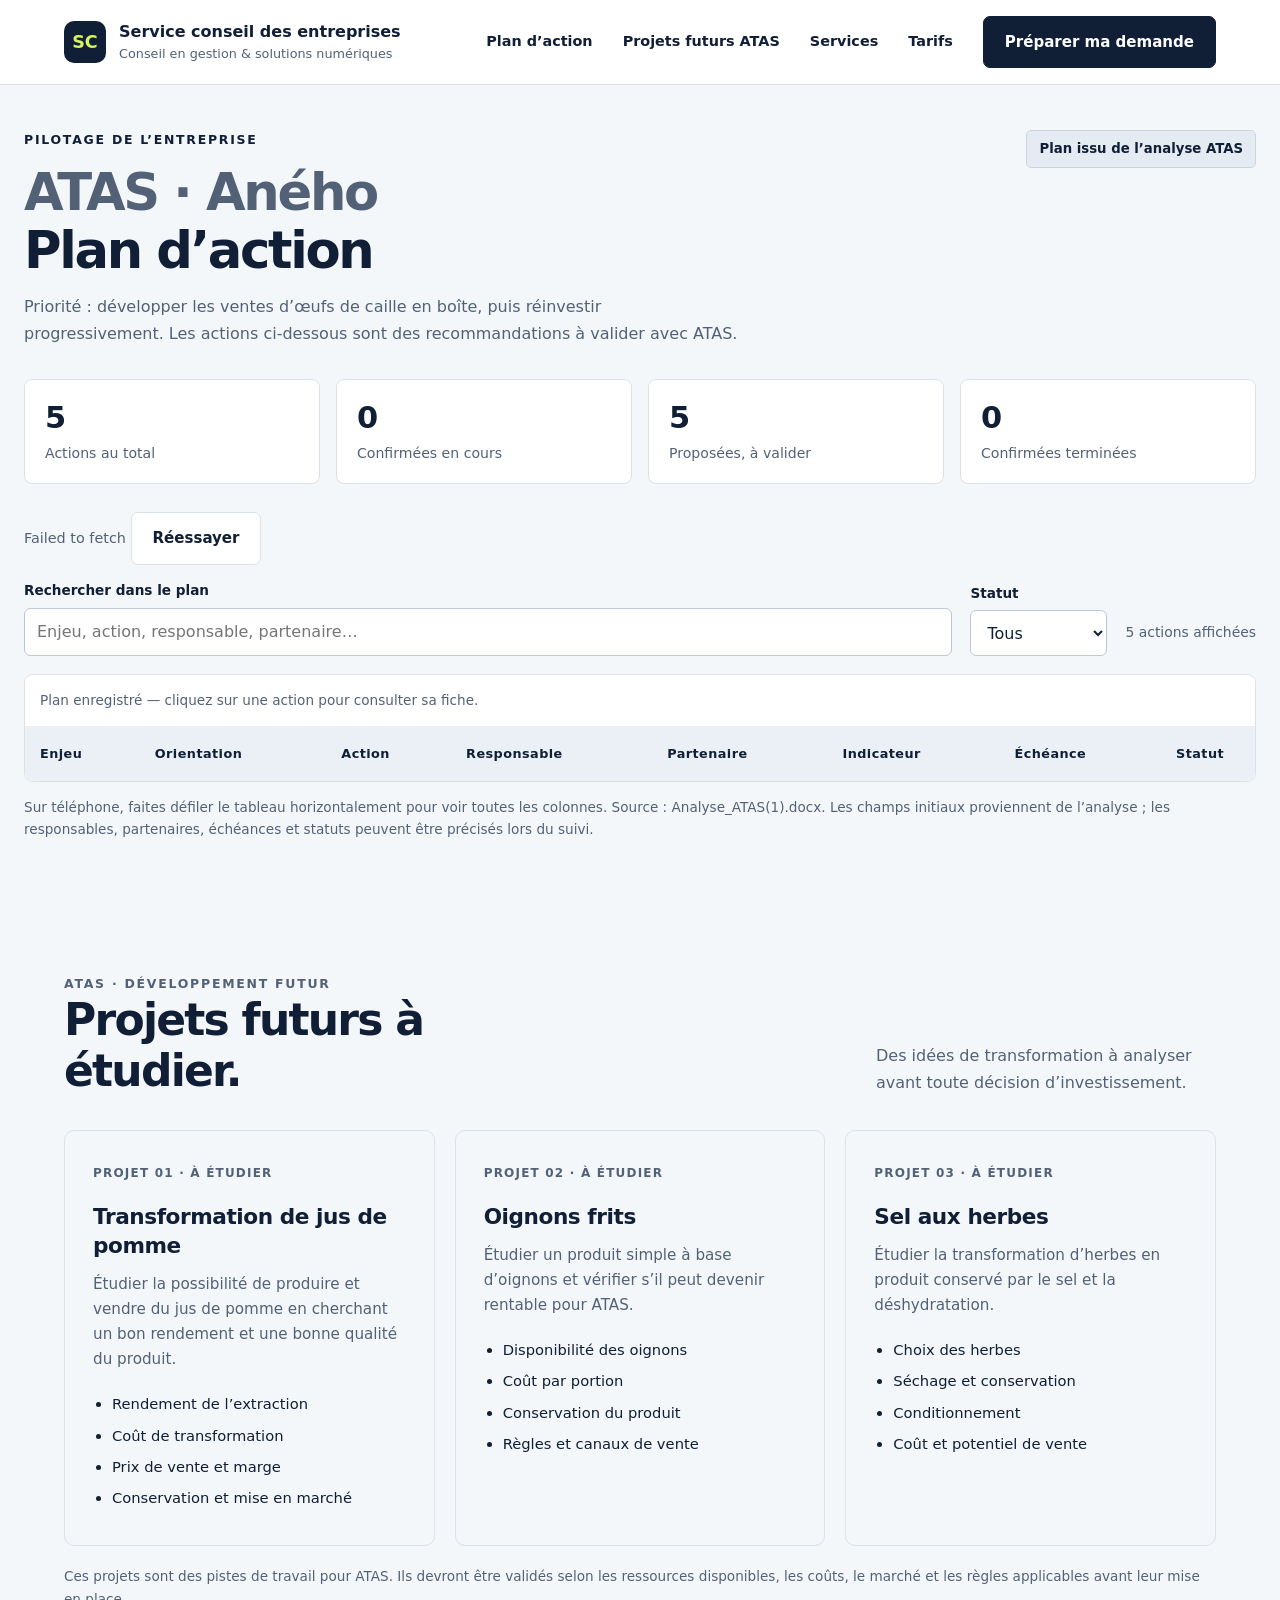
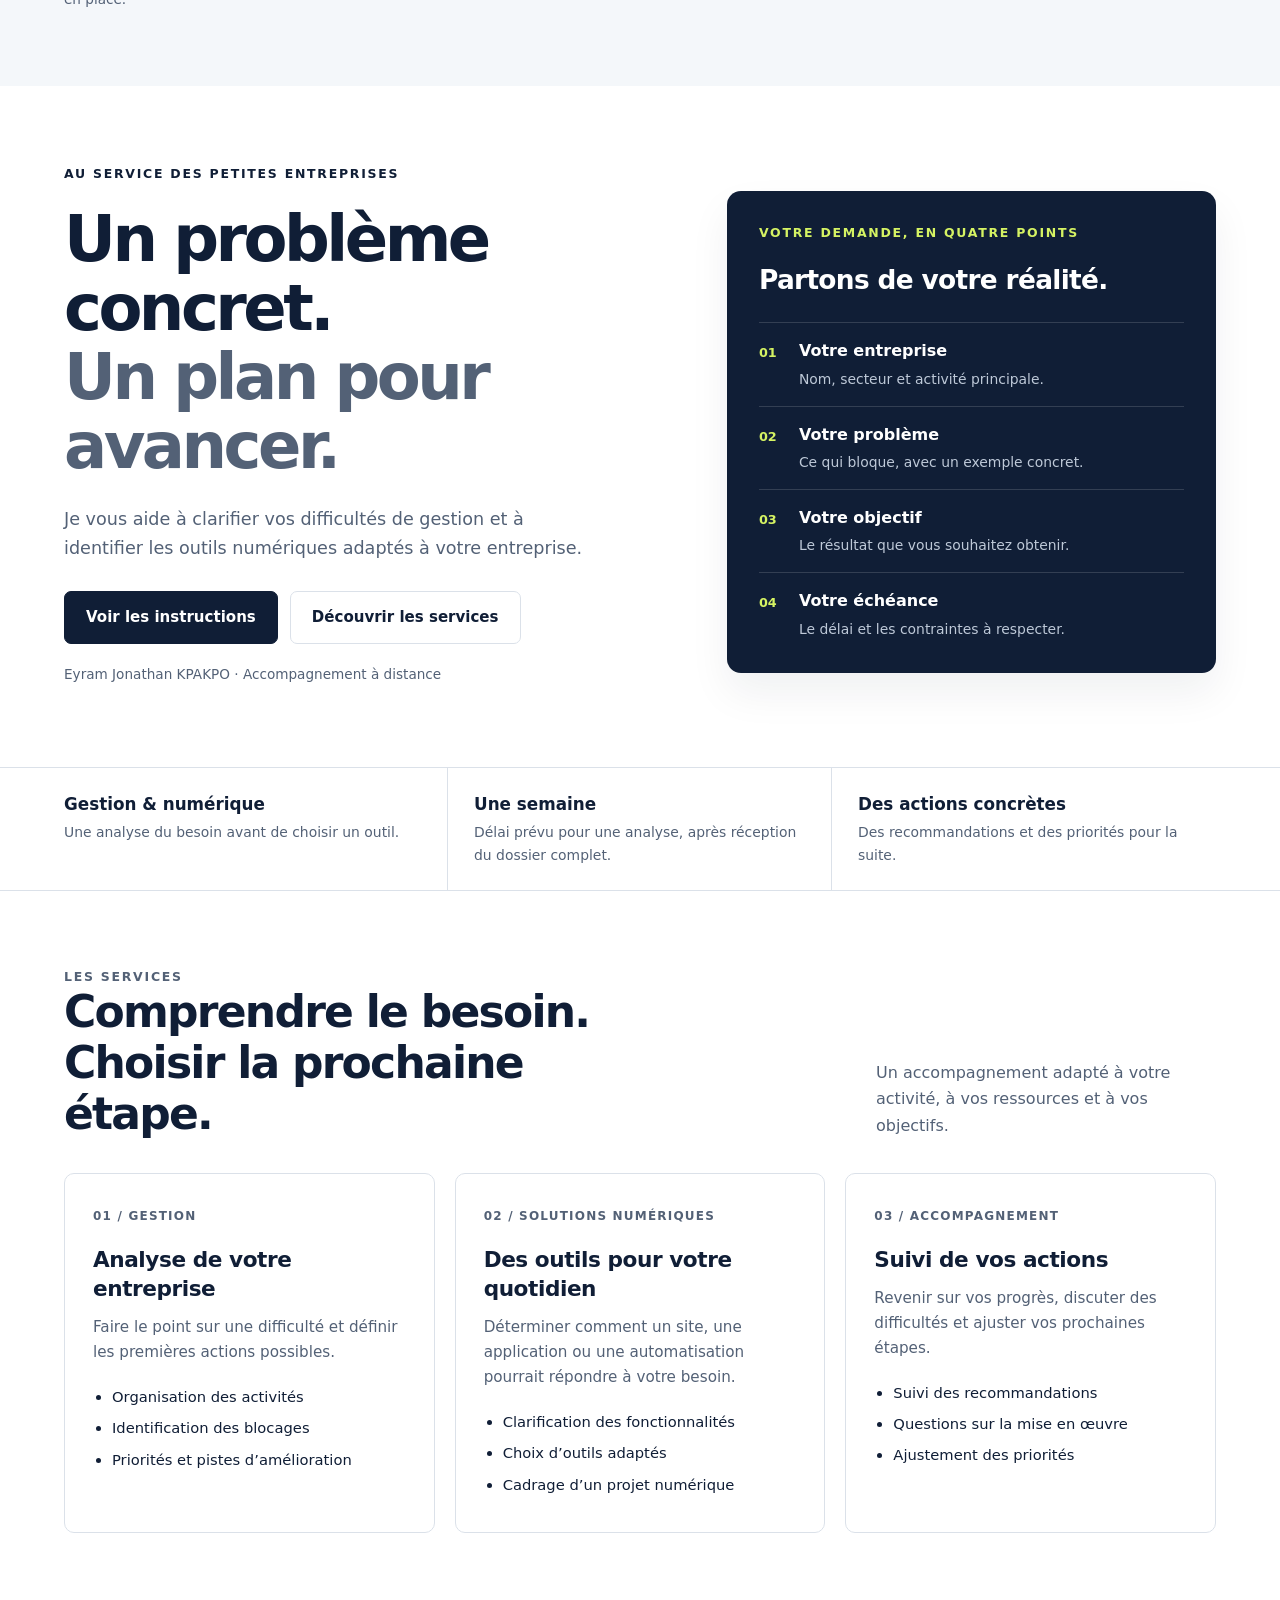
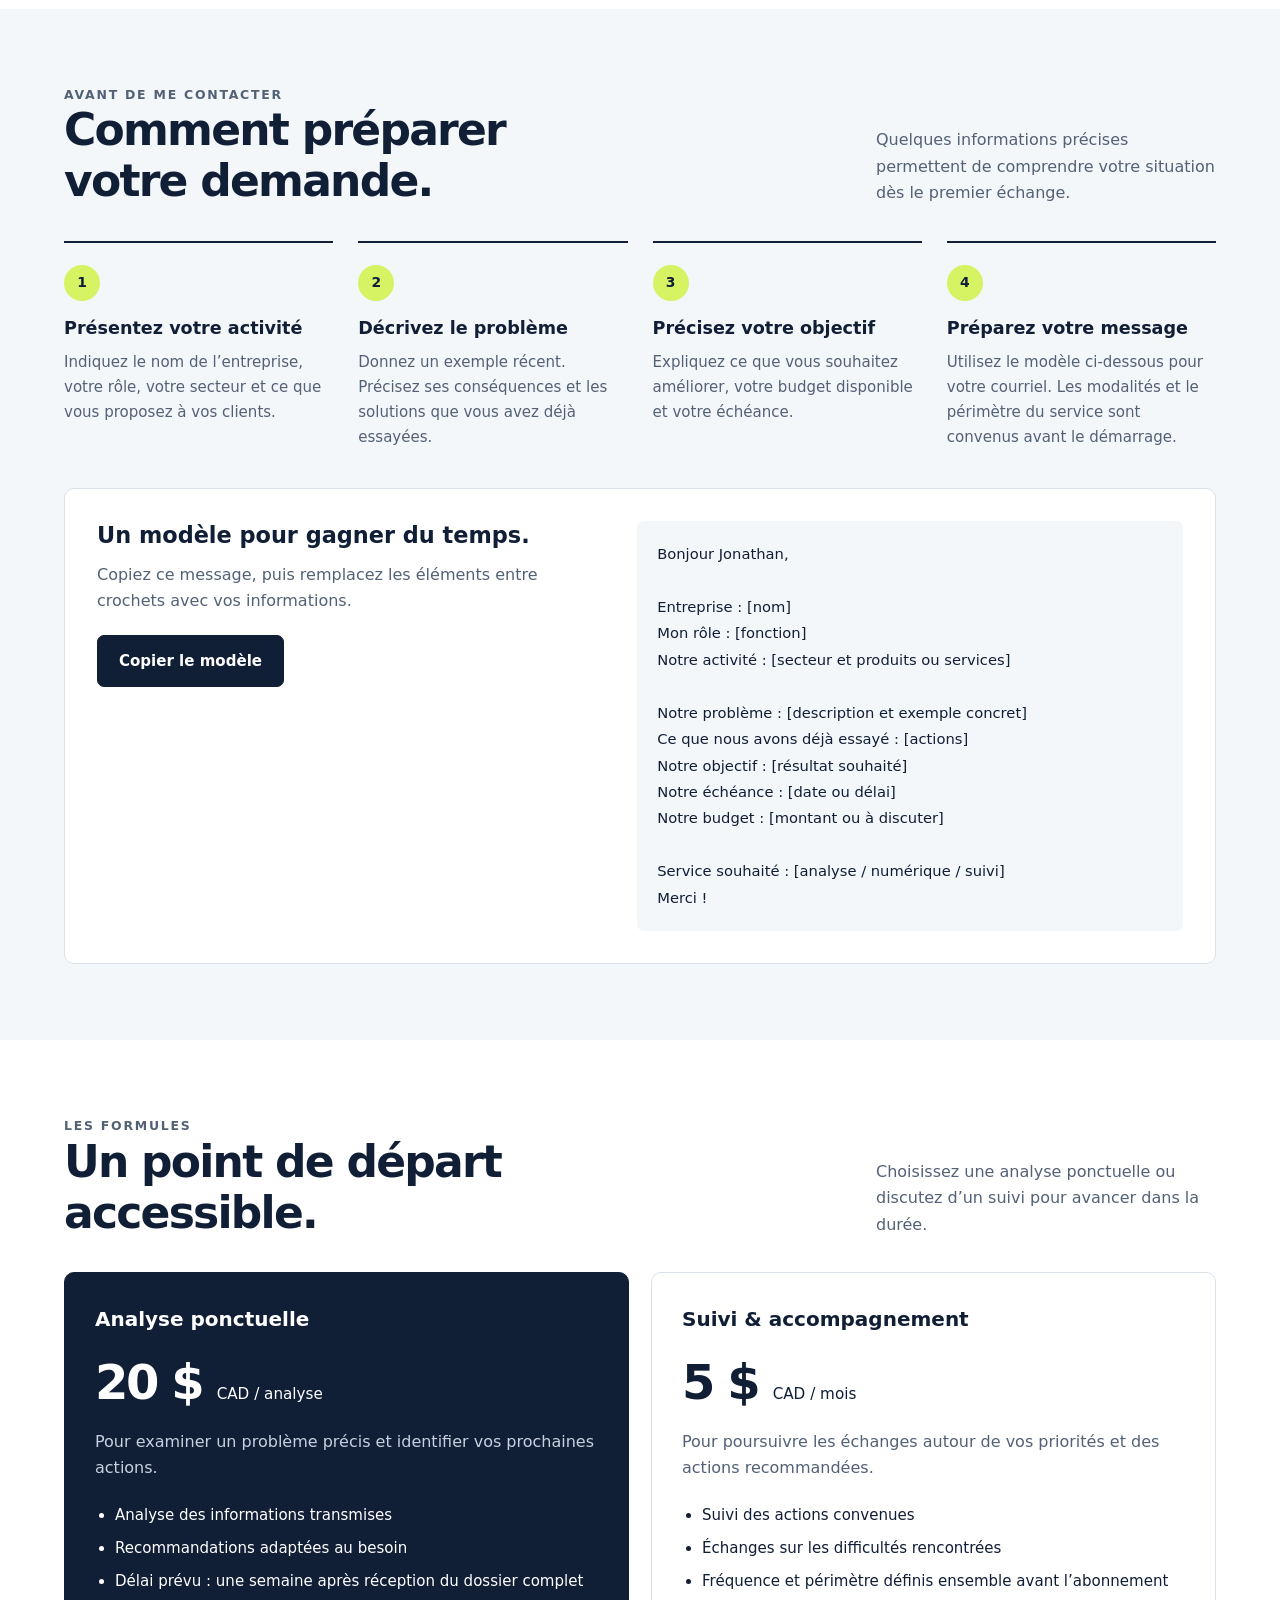
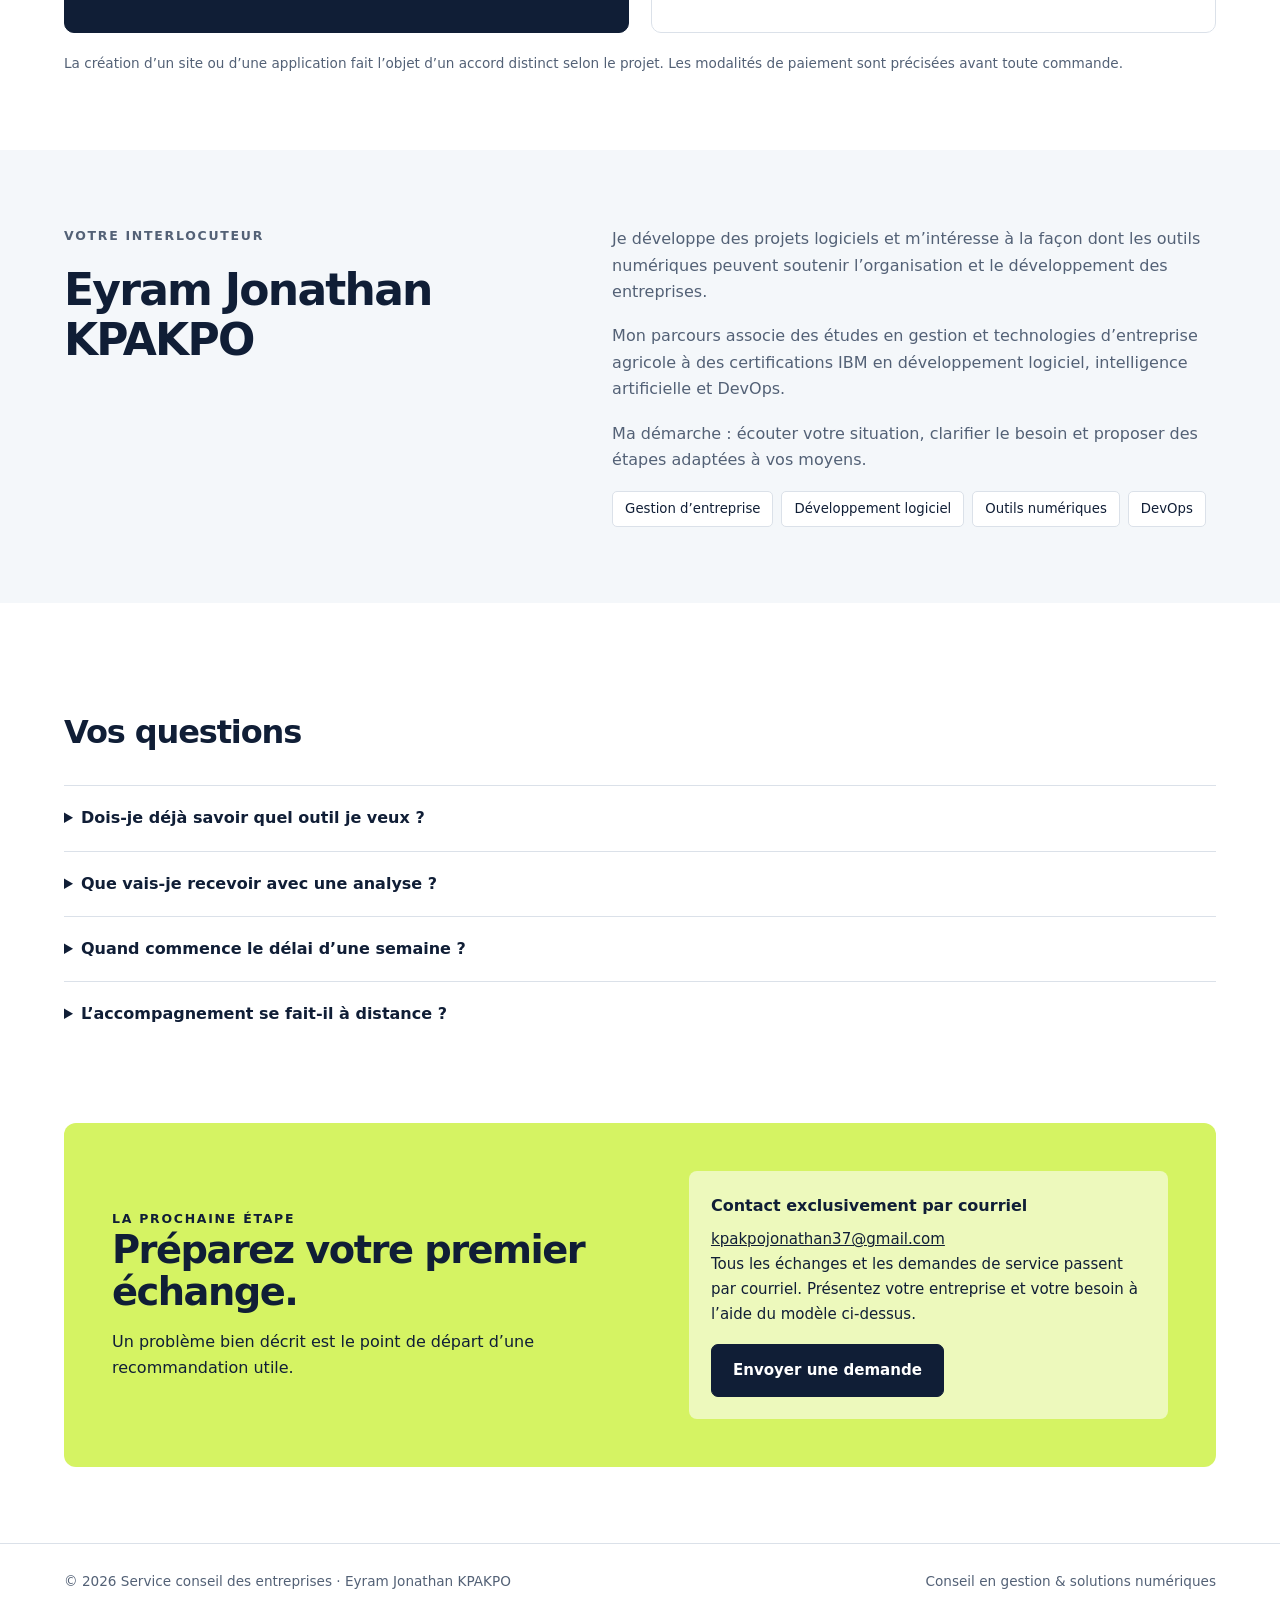
==== commit 90f10c19: "Corriger ALTAS en ATAS" ====
--- a/docs/index.html
+++ b/docs/index.html
@@ -3,7 +3,7 @@
 <style>
 :root{--ink:#101e36;--muted:#536176;--line:#dbe1e9;--lime:#d5f363;--paper:#f4f7fa}*{box-sizing:border-box}html{scroll-behavior:smooth;scroll-padding-top:95px}body{margin:0;color:var(--ink);font:1rem/1.65 system-ui,-apple-system,BlinkMacSystemFont,"Segoe UI",sans-serif;background:white}a{color:inherit}button{font:inherit;cursor:pointer}a:focus-visible,button:focus-visible,summary:focus-visible{outline:3px solid #638a00;outline-offset:5px}.wrap{width:min(1152px,calc(100% - 48px));margin:auto}header{background:#ffffffed;border-bottom:1px solid var(--line);position:sticky;top:0;z-index:5;backdrop-filter:blur(14px)}nav{min-height:84px;display:flex;align-items:center;gap:30px}.brand{text-decoration:none;display:flex;align-items:center;gap:13px;margin-right:auto;font-weight:750;line-height:1.3}.monogram{display:grid;place-items:center;background:var(--ink);color:var(--lime);width:42px;height:42px;border-radius:10px;font-size:1.1rem}.brand small{display:block;font-weight:450;font-size:.8rem;color:var(--muted);margin-top:3px}.navlink{text-decoration:none;font-size:.9rem;font-weight:600}.btn{display:inline-flex;justify-content:center;align-items:center;padding:13px 21px;background:var(--ink);border:1px solid var(--ink);color:white;text-decoration:none;border-radius:7px;font-weight:650;font-size:.94rem}.btn:hover{background:#263c59}.btn.light{background:var(--lime);color:var(--ink);border-color:var(--lime)}.btn.secondary{color:var(--ink);background:white;border-color:var(--line)}.eyebrow{text-transform:uppercase;font-weight:700;letter-spacing:.14em;font-size:.78rem;margin:0 0 20px}.hero{padding:78px 0 68px}.hero-grid{display:grid;grid-template-columns:1.2fr 1fr;gap:76px;align-items:center}h1{font-size:clamp(2.6rem,5vw,4.4rem);line-height:1.08;letter-spacing:-.055em;margin:0 0 24px;font-weight:750}h1 span{color:#536176}.intro{max-width:530px;color:var(--muted);font-size:1.1rem;margin:0 0 28px}.actions{display:flex;flex-wrap:wrap;gap:12px}.caption{font-size:.85rem;color:var(--muted);margin-top:19px}.guide{padding:32px;background:var(--ink);color:white;border-radius:14px;box-shadow:0 20px 40px #101e3610}.guide .eyebrow{color:var(--lime)}.guide h2{font-size:1.65rem;line-height:1.25;margin:0 0 26px;letter-spacing:-.025em}.guide-row{display:flex;gap:16px;border-top:1px solid #ffffff25;padding:15px 0}.guide-row:last-child{padding-bottom:0}.num{font-size:.8rem;color:var(--lime);padding-top:4px;font-weight:700;min-width:24px}.guide-row strong{display:block;font-size:1rem}.guide-row p{margin:3px 0 0;color:#bec9d8;font-size:.87rem}.strip{border-top:1px solid var(--line);border-bottom:1px solid var(--line)}.strip .wrap{display:grid;grid-template-columns:repeat(3,1fr)}.strip-item{padding:23px 26px;border-right:1px solid var(--line);font-size:.87rem;color:var(--muted)}.strip-item:first-child{padding-left:0}.strip-item:last-child{border:0}.strip-item strong{display:block;font-size:1.05rem;color:var(--ink);margin-bottom:2px}section{padding:76px 0}.section-heading{display:flex;justify-content:space-between;gap:32px;align-items:end;margin-bottom:34px}.section-heading h2,.about h2{font-size:clamp(1.9rem,3.5vw,2.75rem);line-height:1.15;letter-spacing:-.04em;margin:0;max-width:540px}.section-heading p{color:var(--muted);max-width:340px;margin:0}.cards{display:grid;grid-template-columns:repeat(3,1fr);gap:20px}.card{border:1px solid var(--line);padding:28px;border-radius:10px}.tag{font-size:.75rem;letter-spacing:.1em;text-transform:uppercase;color:var(--muted);font-weight:650}.card h3{font-size:1.35rem;line-height:1.35;margin:16px 0 12px;letter-spacing:-.02em}.card p{color:var(--muted);font-size:.95rem;margin:0 0 20px}.card ul{padding-left:19px;margin:0;font-size:.92rem}.card li{margin:7px 0}.soft{background:var(--paper)}.steps{display:grid;grid-template-columns:repeat(4,1fr);gap:25px;counter-reset:steps}.step{border-top:2px solid var(--ink);padding-top:22px}.step-no{display:inline-grid;place-items:center;width:36px;height:36px;background:var(--lime);border-radius:50%;font-size:.87rem;font-weight:700}.step h3{font-size:1.1rem;line-height:1.35;margin:16px 0 10px}.step p{font-size:.94rem;color:var(--muted);margin:0}.template{display:grid;grid-template-columns:1fr 1.1fr;gap:44px;background:white;border:1px solid var(--line);border-radius:10px;padding:32px;margin-top:38px}.template h3{font-size:1.4rem;line-height:1.3;margin:0 0 12px}.template p{color:var(--muted);margin:0 0 20px}.template pre{margin:0;white-space:pre-wrap;font: .92rem/1.8 system-ui,sans-serif;padding:20px;background:var(--paper);border-radius:7px}.copy-status{display:block;min-height:1.5em;font-size:.85rem;margin-top:9px;color:var(--muted)}.rates{display:grid;grid-template-columns:1fr 1fr;gap:22px}.rate{padding:30px;border:1px solid var(--line);border-radius:10px}.rate.featured{background:var(--ink);color:white;border-color:var(--ink)}.rate h3{margin:0;font-size:1.25rem}.price{font-size:3rem;line-height:1.3;letter-spacing:-.05em;font-weight:700;margin:15px 0}.price small{font-size:.95rem;font-weight:450;letter-spacing:0}.rate p{margin:0;color:var(--muted)}.rate.featured p{color:#c7d1df}.rate ul{padding-left:20px;font-size:.94rem;margin:22px 0 0}.rate li{margin:8px 0}.note{font-size:.85rem;color:var(--muted);margin:19px 0 0}.about{display:grid;grid-template-columns:1fr 1.25fr;gap:65px}.about p{margin:0 0 18px;color:var(--muted)}.skills{display:flex;gap:8px;flex-wrap:wrap}.skills span{border:1px solid var(--line);padding:6px 12px;border-radius:5px;font-size:.83rem;background:white}.faq{padding-top:0}.faq h2{font-size:2rem;letter-spacing:-.035em}.faq details{padding:19px 0;border-top:1px solid var(--line)}.faq summary{cursor:pointer;font-weight:600}.faq details p{color:var(--muted);max-width:800px;margin:15px 0 0}.contact{padding:48px;border-radius:12px;background:var(--lime);display:grid;grid-template-columns:1.1fr 1fr;gap:50px;align-items:center}.contact h2{margin:0 0 15px;font-size:2.4rem;line-height:1.1;letter-spacing:-.04em}.contact p{margin:0}.contact-box{padding:22px;background:#ffffff91;border-radius:8px}.contact-box strong{display:block;margin-bottom:8px}.contact-box p{font-size:.94rem}footer{border-top:1px solid var(--line);padding:26px 0;font-size:.85rem;color:var(--muted)}footer .wrap{display:flex;justify-content:space-between;gap:20px}@media(prefers-reduced-motion:reduce){html{scroll-behavior:auto}}@media(max-width:900px){.hero-grid{gap:30px}.cards{gap:12px}.card{padding:21px}.steps{grid-template-columns:1fr 1fr}.about{gap:30px}.contact{padding:32px;gap:30px}}@media(max-width:650px){.wrap{width:calc(100% - 36px)}nav{min-height:74px;gap:12px;flex-wrap:wrap;padding:14px 0}.brand{width:100%}.navlink{font-size:.85rem}nav .btn{margin-left:auto;padding:8px 12px;font-size:.83rem}.hero{padding:40px 0}.hero-grid,.cards,.template,.rates,.about,.contact{grid-template-columns:1fr}.hero-grid{gap:30px}h1{font-size:3rem}.guide{padding:25px}.strip .wrap{grid-template-columns:1fr}.strip-item,.strip-item:first-child{padding:14px 0;border-right:0;border-bottom:1px solid var(--line)}section{padding:48px 0}.section-heading{display:block}.section-heading p{margin-top:17px;max-width:none}.template{padding:22px;gap:14px}.steps{gap:25px 18px}.step p{font-size:.9rem}.contact{padding:26px}.contact h2{font-size:2rem}footer .wrap{display:block}footer span{display:block;margin-top:7px}html{scroll-padding-top:145px}}
 </style><link rel="stylesheet" href="board.css"></head><body>
-<header><nav class="wrap" aria-label="Navigation principale"><a class="brand" href="#accueil"><span class="monogram">SC</span><span>Service conseil des entreprises<small>Conseil en gestion &amp; solutions numériques</small></span></a><a class="navlink" href="#plan">Plan d’action</a><a class="navlink" href="#projets-altas">Projets futurs ALTAS</a><a class="navlink" href="#services">Services</a><a class="navlink" href="#tarifs">Tarifs</a><a class="btn" href="#instructions">Préparer ma demande</a></nav></header>
+<header><nav class="wrap" aria-label="Navigation principale"><a class="brand" href="#accueil"><span class="monogram">SC</span><span>Service conseil des entreprises<small>Conseil en gestion &amp; solutions numériques</small></span></a><a class="navlink" href="#plan">Plan d’action</a><a class="navlink" href="#projets-altas">Projets futurs ATAS</a><a class="navlink" href="#services">Services</a><a class="navlink" href="#tarifs">Tarifs</a><a class="btn" href="#instructions">Préparer ma demande</a></nav></header>
 <main><section id="plan" class="plan"><div class="wrap">
 <div class="plan-top"><div><p class="eyebrow">Pilotage de l’entreprise</p><h1><span id="plan-name">ATAS · Aného</span><br>Plan d’action</h1><p class="plan-lead">Priorité : développer les ventes d’œufs de caille en boîte, puis réinvestir progressivement. Les actions ci-dessous sont des recommandations à valider avec ATAS.</p></div><span class="demo-label"><span id="plan-updated">Plan issu de l’analyse ATAS</span></span></div>
 <div class="plan-metrics" aria-label="Résumé des propositions pour ATAS"><div class="plan-metric"><strong id="metric-total">5</strong><span>Actions au total</span></div><div class="plan-metric"><strong id="metric-active">0</strong><span>Confirmées en cours</span></div><div class="plan-metric"><strong id="metric-blocked">5</strong><span>Proposées, à valider</span></div><div class="plan-metric"><strong id="metric-done">0</strong><span>Confirmées terminées</span></div></div>
@@ -12,13 +12,13 @@
 <p class="board-help">Sur téléphone, faites défiler le tableau horizontalement pour voir toutes les colonnes. Source : Analyse_ATAS(1).docx. Les champs initiaux proviennent de l’analyse ; les responsables, partenaires, échéances et statuts peuvent être précisés lors du suivi.</p><noscript><p>Activez JavaScript pour afficher et filtrer les actions du plan.</p></noscript>
 </div></section>
 <section id="projets-altas" class="soft"><div class="wrap">
-<div class="section-heading"><div><p class="eyebrow">ALTAS · Développement futur</p><h2>Projets futurs à étudier.</h2></div><p>Des idées de transformation à analyser avant toute décision d’investissement.</p></div>
+<div class="section-heading"><div><p class="eyebrow">ATAS · Développement futur</p><h2>Projets futurs à étudier.</h2></div><p>Des idées de transformation à analyser avant toute décision d’investissement.</p></div>
 <div class="cards">
 <article class="card"><span class="tag">Projet 01 · À étudier</span><h3>Transformation de jus de pomme</h3><p>Étudier la possibilité de produire et vendre du jus de pomme en cherchant un bon rendement et une bonne qualité du produit.</p><ul><li>Rendement de l’extraction</li><li>Coût de transformation</li><li>Prix de vente et marge</li><li>Conservation et mise en marché</li></ul></article>
-<article class="card"><span class="tag">Projet 02 · À étudier</span><h3>Oignons frits</h3><p>Étudier un produit simple à base d’oignons et vérifier s’il peut devenir rentable pour ALTAS.</p><ul><li>Disponibilité des oignons</li><li>Coût par portion</li><li>Conservation du produit</li><li>Règles et canaux de vente</li></ul></article>
+<article class="card"><span class="tag">Projet 02 · À étudier</span><h3>Oignons frits</h3><p>Étudier un produit simple à base d’oignons et vérifier s’il peut devenir rentable pour ATAS.</p><ul><li>Disponibilité des oignons</li><li>Coût par portion</li><li>Conservation du produit</li><li>Règles et canaux de vente</li></ul></article>
 <article class="card"><span class="tag">Projet 03 · À étudier</span><h3>Sel aux herbes</h3><p>Étudier la transformation d’herbes en produit conservé par le sel et la déshydratation.</p><ul><li>Choix des herbes</li><li>Séchage et conservation</li><li>Conditionnement</li><li>Coût et potentiel de vente</li></ul></article>
 </div>
-<p class="note">Ces projets sont des pistes de travail pour ALTAS. Ils devront être validés selon les ressources disponibles, les coûts, le marché et les règles applicables avant leur mise en place.</p>
+<p class="note">Ces projets sont des pistes de travail pour ATAS. Ils devront être validés selon les ressources disponibles, les coûts, le marché et les règles applicables avant leur mise en place.</p>
 </div></section><dialog id="action-detail" class="detail-modal" aria-labelledby="detail-title"><div class="detail-head"><h2 id="detail-title">Détail de l’action</h2><button class="close-detail" type="button" id="close-detail">Fermer</button></div><dl id="detail-fields" class="detail-fields"></dl><div class="detail-next"><strong>Prochaine étape</strong><p id="detail-next"></p></div><div id="detail-admin" class="editor-actions" hidden><button class="btn" id="edit-action" type="button">Modifier cette action</button><button class="btn secondary" id="delete-action" type="button">Retirer cette action</button></div></dialog><div id="accueil" class="hero"><div class="wrap hero-grid"><div><p class="eyebrow">Au service des petites entreprises</p><h1>Un problème concret.<br><span>Un plan pour avancer.</span></h1><p class="intro">Je vous aide à clarifier vos difficultés de gestion et à identifier les outils numériques adaptés à votre entreprise.</p><div class="actions"><a class="btn" href="#instructions">Voir les instructions</a><a class="btn secondary" href="#services">Découvrir les services</a></div><p class="caption">Eyram Jonathan KPAKPO · Accompagnement à distance</p></div><aside class="guide" aria-label="Résumé des informations à préparer"><p class="eyebrow">Votre demande, en quatre points</p><h2>Partons de votre réalité.</h2><div class="guide-row"><span class="num">01</span><div><strong>Votre entreprise</strong><p>Nom, secteur et activité principale.</p></div></div><div class="guide-row"><span class="num">02</span><div><strong>Votre problème</strong><p>Ce qui bloque, avec un exemple concret.</p></div></div><div class="guide-row"><span class="num">03</span><div><strong>Votre objectif</strong><p>Le résultat que vous souhaitez obtenir.</p></div></div><div class="guide-row"><span class="num">04</span><div><strong>Votre échéance</strong><p>Le délai et les contraintes à respecter.</p></div></div></aside></div></div>
 <div class="strip"><div class="wrap"><div class="strip-item"><strong>Gestion &amp; numérique</strong>Une analyse du besoin avant de choisir un outil.</div><div class="strip-item"><strong>Une semaine</strong>Délai prévu pour une analyse, après réception du dossier complet.</div><div class="strip-item"><strong>Des actions concrètes</strong>Des recommandations et des priorités pour la suite.</div></div></div>
 <section id="services"><div class="wrap"><div class="section-heading"><div><p class="eyebrow">Les services</p><h2>Comprendre le besoin.<br>Choisir la prochaine étape.</h2></div><p>Un accompagnement adapté à votre activité, à vos ressources et à vos objectifs.</p></div><div class="cards"><article class="card"><span class="tag">01 / Gestion</span><h3>Analyse de votre entreprise</h3><p>Faire le point sur une difficulté et définir les premières actions possibles.</p><ul><li>Organisation des activités</li><li>Identification des blocages</li><li>Priorités et pistes d’amélioration</li></ul></article><article class="card"><span class="tag">02 / Solutions numériques</span><h3>Des outils pour votre quotidien</h3><p>Déterminer comment un site, une application ou une automatisation pourrait répondre à votre besoin.</p><ul><li>Clarification des fonctionnalités</li><li>Choix d’outils adaptés</li><li>Cadrage d’un projet numérique</li></ul></article><article class="card"><span class="tag">03 / Accompagnement</span><h3>Suivi de vos actions</h3><p>Revenir sur vos progrès, discuter des difficultés et ajuster vos prochaines étapes.</p><ul><li>Suivi des recommandations</li><li>Questions sur la mise en œuvre</li><li>Ajustement des priorités</li></ul></article></div></div></section>
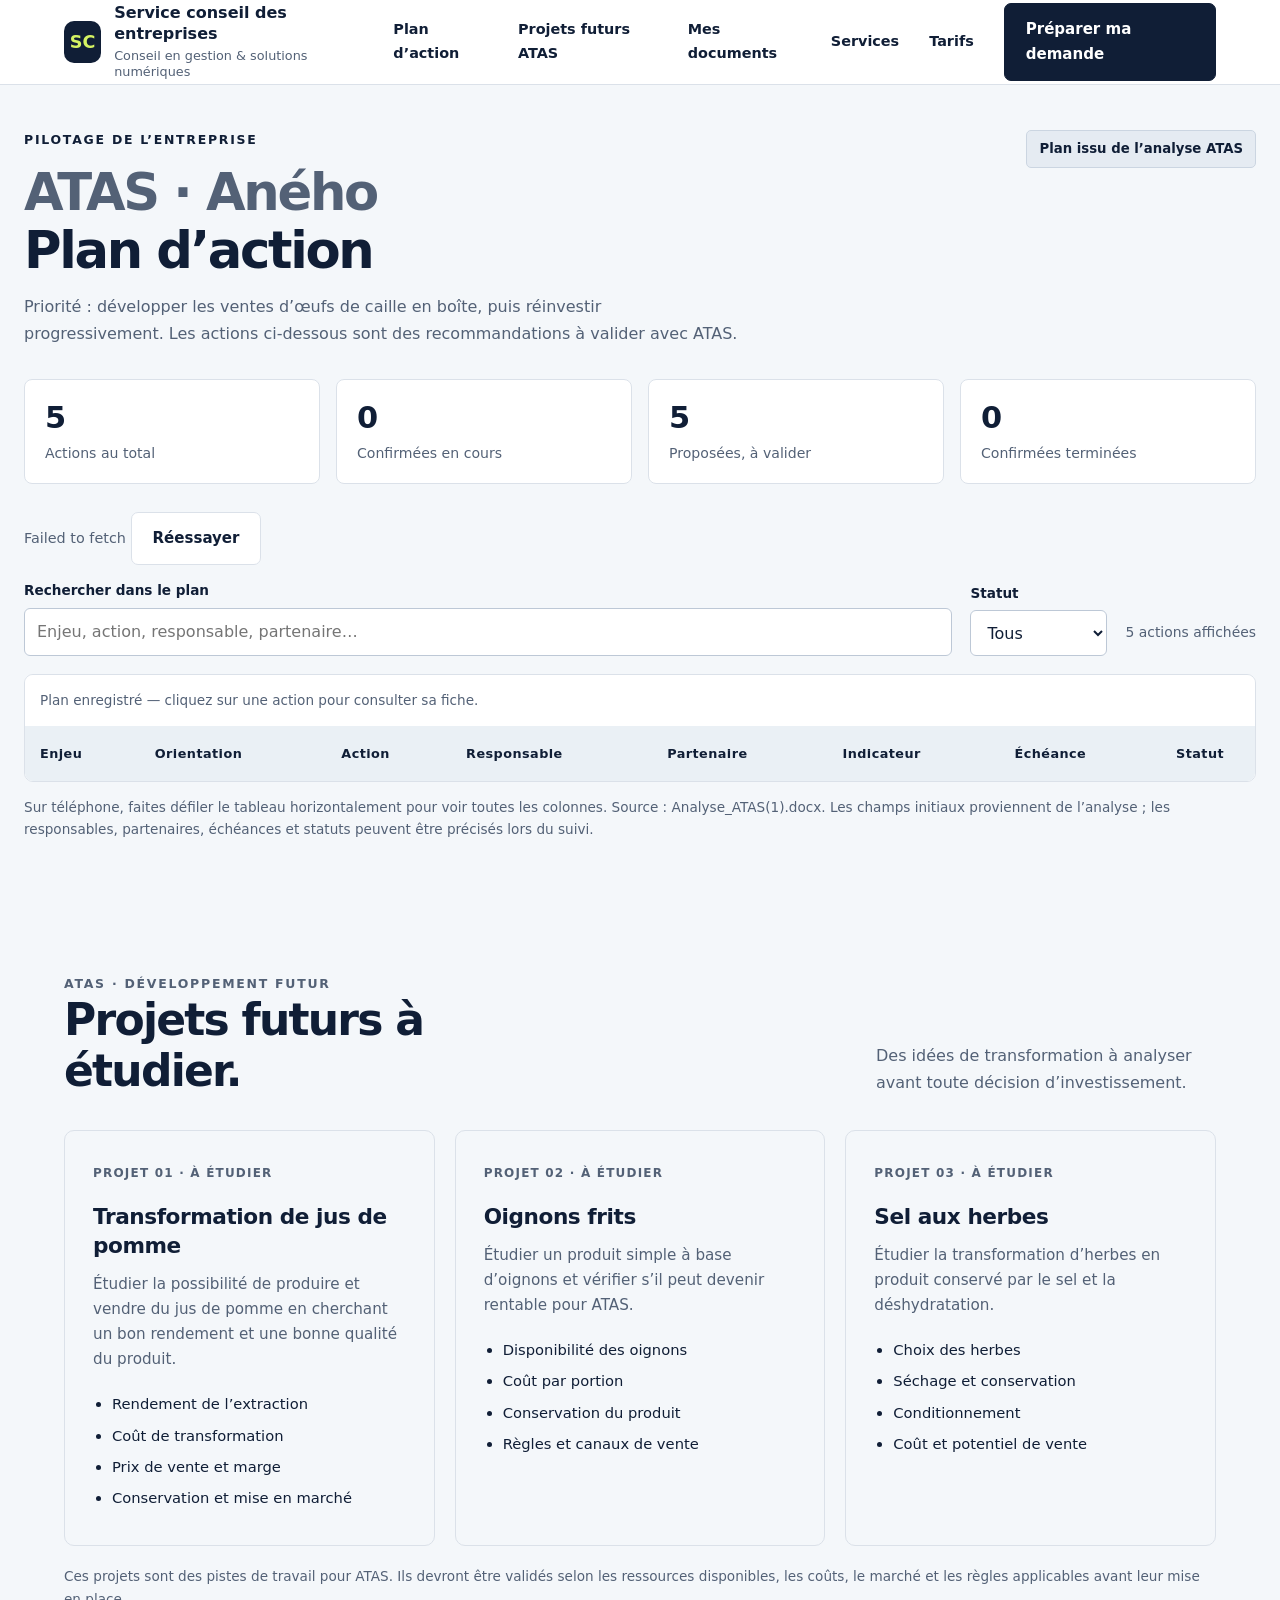
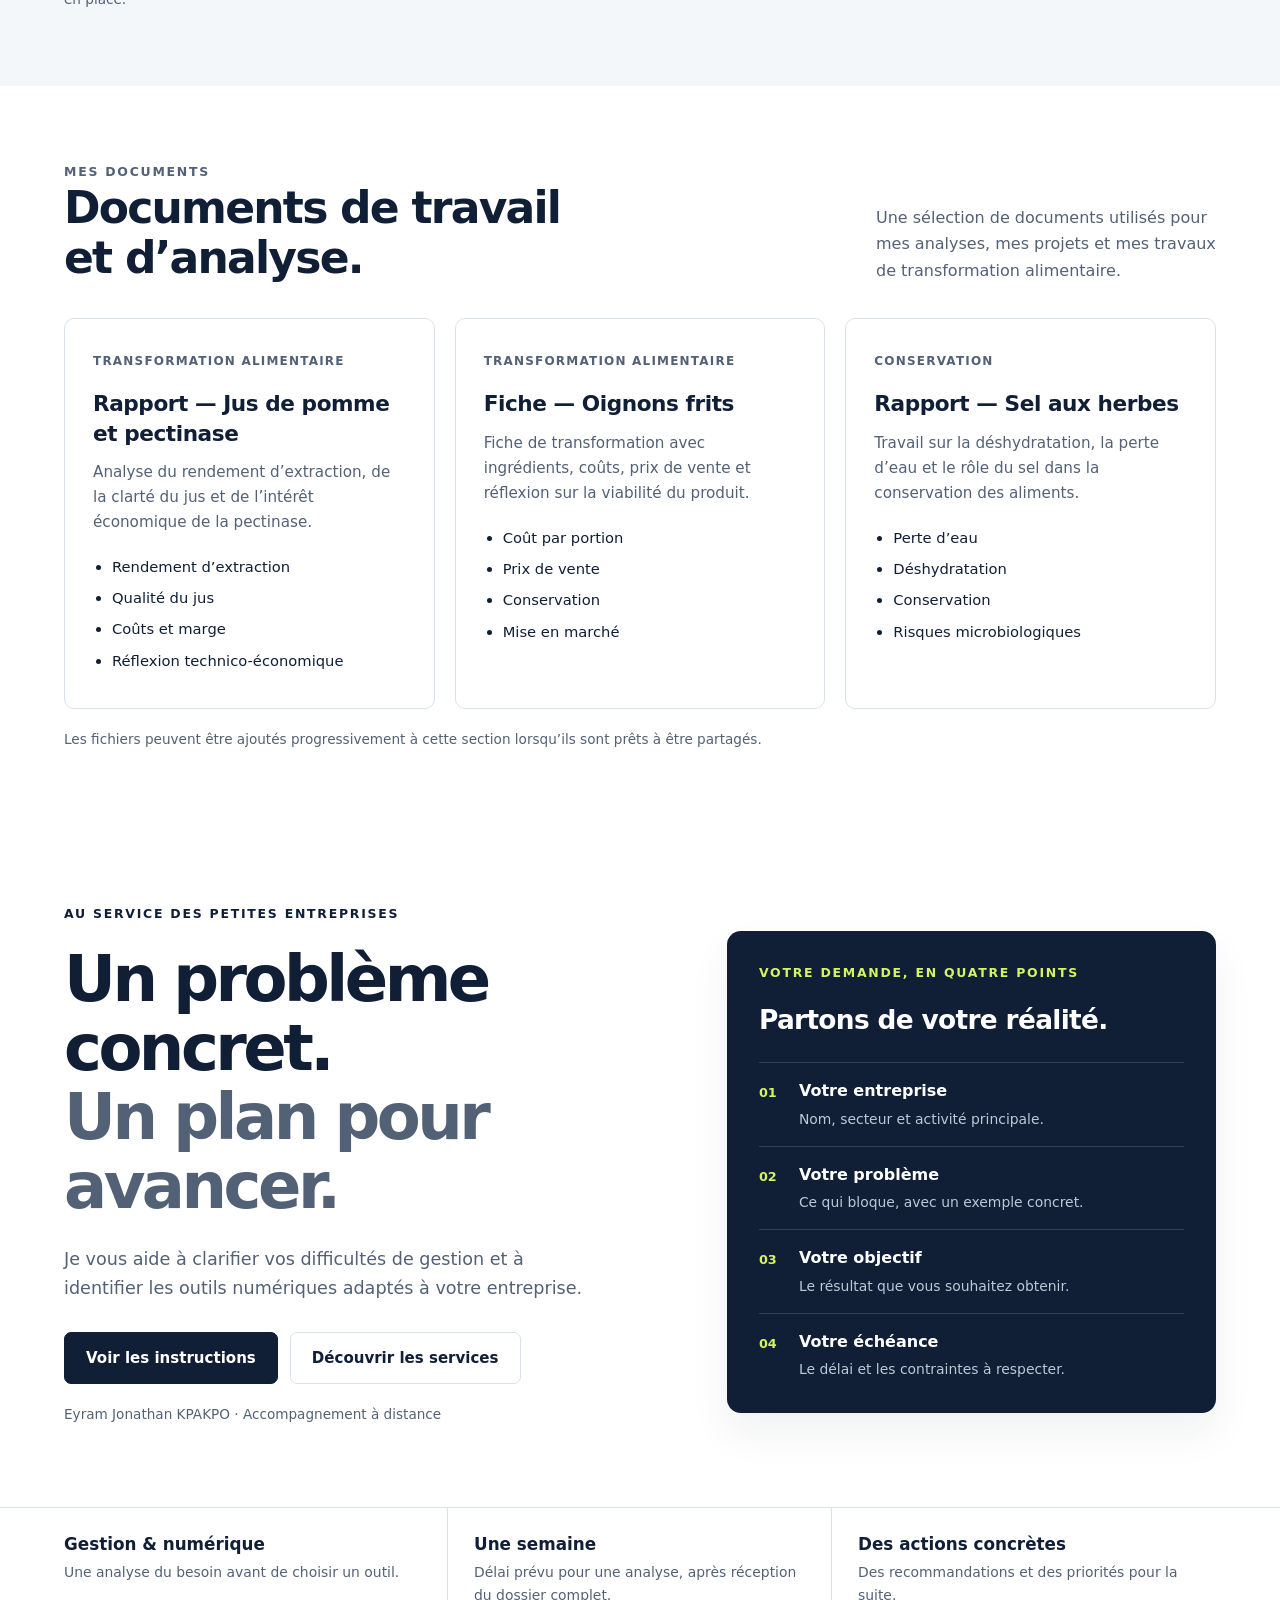
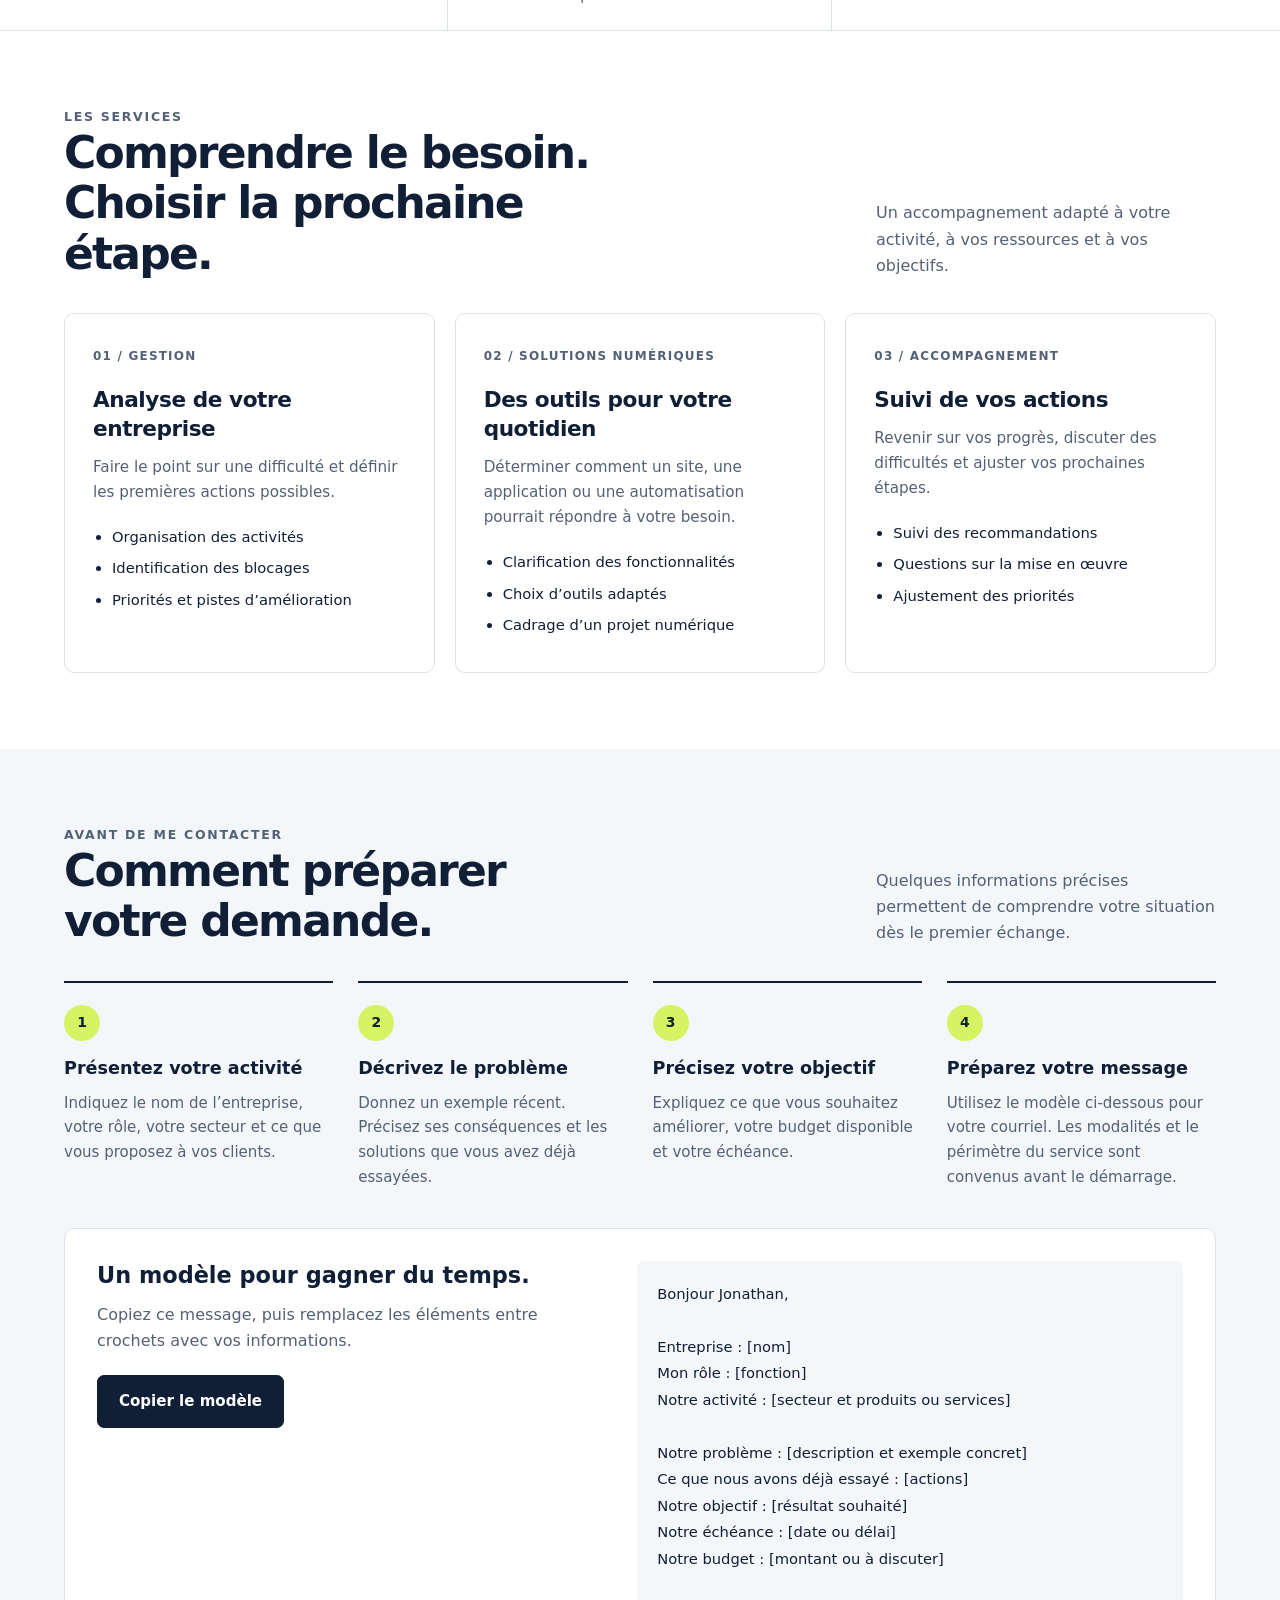
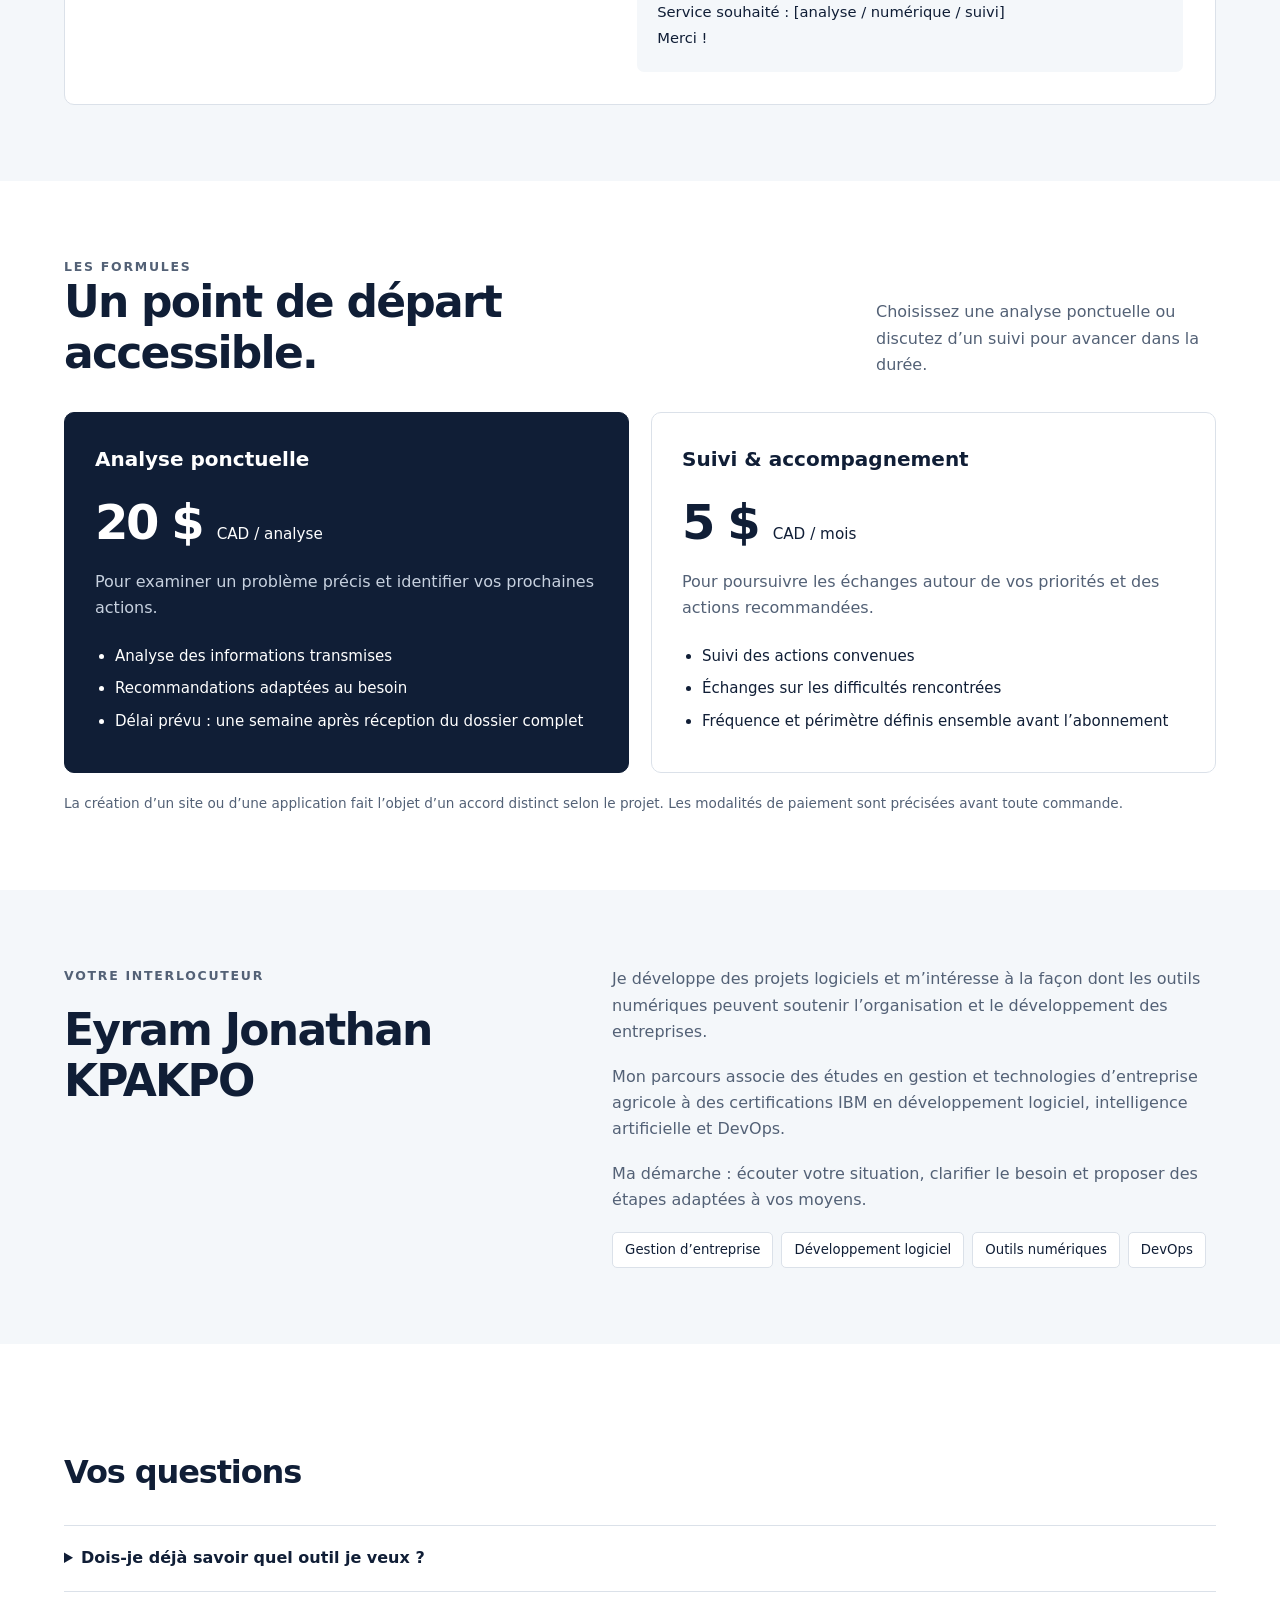
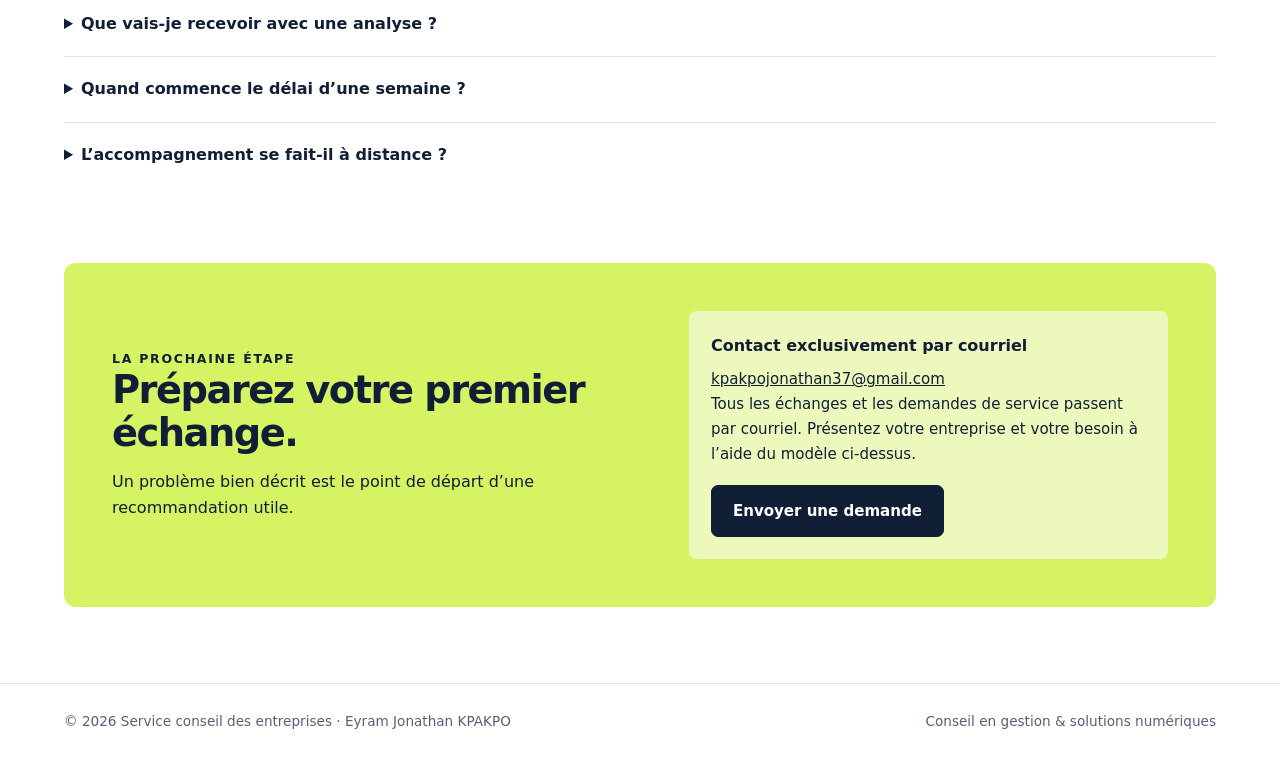
==== commit 0a61aae0: "Ajouter un onglet Mes documents" ====
--- a/docs/index.html
+++ b/docs/index.html
@@ -3,7 +3,7 @@
 <style>
 :root{--ink:#101e36;--muted:#536176;--line:#dbe1e9;--lime:#d5f363;--paper:#f4f7fa}*{box-sizing:border-box}html{scroll-behavior:smooth;scroll-padding-top:95px}body{margin:0;color:var(--ink);font:1rem/1.65 system-ui,-apple-system,BlinkMacSystemFont,"Segoe UI",sans-serif;background:white}a{color:inherit}button{font:inherit;cursor:pointer}a:focus-visible,button:focus-visible,summary:focus-visible{outline:3px solid #638a00;outline-offset:5px}.wrap{width:min(1152px,calc(100% - 48px));margin:auto}header{background:#ffffffed;border-bottom:1px solid var(--line);position:sticky;top:0;z-index:5;backdrop-filter:blur(14px)}nav{min-height:84px;display:flex;align-items:center;gap:30px}.brand{text-decoration:none;display:flex;align-items:center;gap:13px;margin-right:auto;font-weight:750;line-height:1.3}.monogram{display:grid;place-items:center;background:var(--ink);color:var(--lime);width:42px;height:42px;border-radius:10px;font-size:1.1rem}.brand small{display:block;font-weight:450;font-size:.8rem;color:var(--muted);margin-top:3px}.navlink{text-decoration:none;font-size:.9rem;font-weight:600}.btn{display:inline-flex;justify-content:center;align-items:center;padding:13px 21px;background:var(--ink);border:1px solid var(--ink);color:white;text-decoration:none;border-radius:7px;font-weight:650;font-size:.94rem}.btn:hover{background:#263c59}.btn.light{background:var(--lime);color:var(--ink);border-color:var(--lime)}.btn.secondary{color:var(--ink);background:white;border-color:var(--line)}.eyebrow{text-transform:uppercase;font-weight:700;letter-spacing:.14em;font-size:.78rem;margin:0 0 20px}.hero{padding:78px 0 68px}.hero-grid{display:grid;grid-template-columns:1.2fr 1fr;gap:76px;align-items:center}h1{font-size:clamp(2.6rem,5vw,4.4rem);line-height:1.08;letter-spacing:-.055em;margin:0 0 24px;font-weight:750}h1 span{color:#536176}.intro{max-width:530px;color:var(--muted);font-size:1.1rem;margin:0 0 28px}.actions{display:flex;flex-wrap:wrap;gap:12px}.caption{font-size:.85rem;color:var(--muted);margin-top:19px}.guide{padding:32px;background:var(--ink);color:white;border-radius:14px;box-shadow:0 20px 40px #101e3610}.guide .eyebrow{color:var(--lime)}.guide h2{font-size:1.65rem;line-height:1.25;margin:0 0 26px;letter-spacing:-.025em}.guide-row{display:flex;gap:16px;border-top:1px solid #ffffff25;padding:15px 0}.guide-row:last-child{padding-bottom:0}.num{font-size:.8rem;color:var(--lime);padding-top:4px;font-weight:700;min-width:24px}.guide-row strong{display:block;font-size:1rem}.guide-row p{margin:3px 0 0;color:#bec9d8;font-size:.87rem}.strip{border-top:1px solid var(--line);border-bottom:1px solid var(--line)}.strip .wrap{display:grid;grid-template-columns:repeat(3,1fr)}.strip-item{padding:23px 26px;border-right:1px solid var(--line);font-size:.87rem;color:var(--muted)}.strip-item:first-child{padding-left:0}.strip-item:last-child{border:0}.strip-item strong{display:block;font-size:1.05rem;color:var(--ink);margin-bottom:2px}section{padding:76px 0}.section-heading{display:flex;justify-content:space-between;gap:32px;align-items:end;margin-bottom:34px}.section-heading h2,.about h2{font-size:clamp(1.9rem,3.5vw,2.75rem);line-height:1.15;letter-spacing:-.04em;margin:0;max-width:540px}.section-heading p{color:var(--muted);max-width:340px;margin:0}.cards{display:grid;grid-template-columns:repeat(3,1fr);gap:20px}.card{border:1px solid var(--line);padding:28px;border-radius:10px}.tag{font-size:.75rem;letter-spacing:.1em;text-transform:uppercase;color:var(--muted);font-weight:650}.card h3{font-size:1.35rem;line-height:1.35;margin:16px 0 12px;letter-spacing:-.02em}.card p{color:var(--muted);font-size:.95rem;margin:0 0 20px}.card ul{padding-left:19px;margin:0;font-size:.92rem}.card li{margin:7px 0}.soft{background:var(--paper)}.steps{display:grid;grid-template-columns:repeat(4,1fr);gap:25px;counter-reset:steps}.step{border-top:2px solid var(--ink);padding-top:22px}.step-no{display:inline-grid;place-items:center;width:36px;height:36px;background:var(--lime);border-radius:50%;font-size:.87rem;font-weight:700}.step h3{font-size:1.1rem;line-height:1.35;margin:16px 0 10px}.step p{font-size:.94rem;color:var(--muted);margin:0}.template{display:grid;grid-template-columns:1fr 1.1fr;gap:44px;background:white;border:1px solid var(--line);border-radius:10px;padding:32px;margin-top:38px}.template h3{font-size:1.4rem;line-height:1.3;margin:0 0 12px}.template p{color:var(--muted);margin:0 0 20px}.template pre{margin:0;white-space:pre-wrap;font: .92rem/1.8 system-ui,sans-serif;padding:20px;background:var(--paper);border-radius:7px}.copy-status{display:block;min-height:1.5em;font-size:.85rem;margin-top:9px;color:var(--muted)}.rates{display:grid;grid-template-columns:1fr 1fr;gap:22px}.rate{padding:30px;border:1px solid var(--line);border-radius:10px}.rate.featured{background:var(--ink);color:white;border-color:var(--ink)}.rate h3{margin:0;font-size:1.25rem}.price{font-size:3rem;line-height:1.3;letter-spacing:-.05em;font-weight:700;margin:15px 0}.price small{font-size:.95rem;font-weight:450;letter-spacing:0}.rate p{margin:0;color:var(--muted)}.rate.featured p{color:#c7d1df}.rate ul{padding-left:20px;font-size:.94rem;margin:22px 0 0}.rate li{margin:8px 0}.note{font-size:.85rem;color:var(--muted);margin:19px 0 0}.about{display:grid;grid-template-columns:1fr 1.25fr;gap:65px}.about p{margin:0 0 18px;color:var(--muted)}.skills{display:flex;gap:8px;flex-wrap:wrap}.skills span{border:1px solid var(--line);padding:6px 12px;border-radius:5px;font-size:.83rem;background:white}.faq{padding-top:0}.faq h2{font-size:2rem;letter-spacing:-.035em}.faq details{padding:19px 0;border-top:1px solid var(--line)}.faq summary{cursor:pointer;font-weight:600}.faq details p{color:var(--muted);max-width:800px;margin:15px 0 0}.contact{padding:48px;border-radius:12px;background:var(--lime);display:grid;grid-template-columns:1.1fr 1fr;gap:50px;align-items:center}.contact h2{margin:0 0 15px;font-size:2.4rem;line-height:1.1;letter-spacing:-.04em}.contact p{margin:0}.contact-box{padding:22px;background:#ffffff91;border-radius:8px}.contact-box strong{display:block;margin-bottom:8px}.contact-box p{font-size:.94rem}footer{border-top:1px solid var(--line);padding:26px 0;font-size:.85rem;color:var(--muted)}footer .wrap{display:flex;justify-content:space-between;gap:20px}@media(prefers-reduced-motion:reduce){html{scroll-behavior:auto}}@media(max-width:900px){.hero-grid{gap:30px}.cards{gap:12px}.card{padding:21px}.steps{grid-template-columns:1fr 1fr}.about{gap:30px}.contact{padding:32px;gap:30px}}@media(max-width:650px){.wrap{width:calc(100% - 36px)}nav{min-height:74px;gap:12px;flex-wrap:wrap;padding:14px 0}.brand{width:100%}.navlink{font-size:.85rem}nav .btn{margin-left:auto;padding:8px 12px;font-size:.83rem}.hero{padding:40px 0}.hero-grid,.cards,.template,.rates,.about,.contact{grid-template-columns:1fr}.hero-grid{gap:30px}h1{font-size:3rem}.guide{padding:25px}.strip .wrap{grid-template-columns:1fr}.strip-item,.strip-item:first-child{padding:14px 0;border-right:0;border-bottom:1px solid var(--line)}section{padding:48px 0}.section-heading{display:block}.section-heading p{margin-top:17px;max-width:none}.template{padding:22px;gap:14px}.steps{gap:25px 18px}.step p{font-size:.9rem}.contact{padding:26px}.contact h2{font-size:2rem}footer .wrap{display:block}footer span{display:block;margin-top:7px}html{scroll-padding-top:145px}}
 </style><link rel="stylesheet" href="board.css"></head><body>
-<header><nav class="wrap" aria-label="Navigation principale"><a class="brand" href="#accueil"><span class="monogram">SC</span><span>Service conseil des entreprises<small>Conseil en gestion &amp; solutions numériques</small></span></a><a class="navlink" href="#plan">Plan d’action</a><a class="navlink" href="#projets-altas">Projets futurs ATAS</a><a class="navlink" href="#services">Services</a><a class="navlink" href="#tarifs">Tarifs</a><a class="btn" href="#instructions">Préparer ma demande</a></nav></header>
+<header><nav class="wrap" aria-label="Navigation principale"><a class="brand" href="#accueil"><span class="monogram">SC</span><span>Service conseil des entreprises<small>Conseil en gestion &amp; solutions numériques</small></span></a><a class="navlink" href="#plan">Plan d’action</a><a class="navlink" href="#projets-altas">Projets futurs ATAS</a><a class="navlink" href="#documents">Mes documents</a><a class="navlink" href="#services">Services</a><a class="navlink" href="#tarifs">Tarifs</a><a class="btn" href="#instructions">Préparer ma demande</a></nav></header>
 <main><section id="plan" class="plan"><div class="wrap">
 <div class="plan-top"><div><p class="eyebrow">Pilotage de l’entreprise</p><h1><span id="plan-name">ATAS · Aného</span><br>Plan d’action</h1><p class="plan-lead">Priorité : développer les ventes d’œufs de caille en boîte, puis réinvestir progressivement. Les actions ci-dessous sont des recommandations à valider avec ATAS.</p></div><span class="demo-label"><span id="plan-updated">Plan issu de l’analyse ATAS</span></span></div>
 <div class="plan-metrics" aria-label="Résumé des propositions pour ATAS"><div class="plan-metric"><strong id="metric-total">5</strong><span>Actions au total</span></div><div class="plan-metric"><strong id="metric-active">0</strong><span>Confirmées en cours</span></div><div class="plan-metric"><strong id="metric-blocked">5</strong><span>Proposées, à valider</span></div><div class="plan-metric"><strong id="metric-done">0</strong><span>Confirmées terminées</span></div></div>
@@ -19,6 +19,15 @@
 <article class="card"><span class="tag">Projet 03 · À étudier</span><h3>Sel aux herbes</h3><p>Étudier la transformation d’herbes en produit conservé par le sel et la déshydratation.</p><ul><li>Choix des herbes</li><li>Séchage et conservation</li><li>Conditionnement</li><li>Coût et potentiel de vente</li></ul></article>
 </div>
 <p class="note">Ces projets sont des pistes de travail pour ATAS. Ils devront être validés selon les ressources disponibles, les coûts, le marché et les règles applicables avant leur mise en place.</p>
+</div></section>
+<section id="documents"><div class="wrap">
+<div class="section-heading"><div><p class="eyebrow">Mes documents</p><h2>Documents de travail et d’analyse.</h2></div><p>Une sélection de documents utilisés pour mes analyses, mes projets et mes travaux de transformation alimentaire.</p></div>
+<div class="cards">
+<article class="card"><span class="tag">Transformation alimentaire</span><h3>Rapport — Jus de pomme et pectinase</h3><p>Analyse du rendement d’extraction, de la clarté du jus et de l’intérêt économique de la pectinase.</p><ul><li>Rendement d’extraction</li><li>Qualité du jus</li><li>Coûts et marge</li><li>Réflexion technico-économique</li></ul></article>
+<article class="card"><span class="tag">Transformation alimentaire</span><h3>Fiche — Oignons frits</h3><p>Fiche de transformation avec ingrédients, coûts, prix de vente et réflexion sur la viabilité du produit.</p><ul><li>Coût par portion</li><li>Prix de vente</li><li>Conservation</li><li>Mise en marché</li></ul></article>
+<article class="card"><span class="tag">Conservation</span><h3>Rapport — Sel aux herbes</h3><p>Travail sur la déshydratation, la perte d’eau et le rôle du sel dans la conservation des aliments.</p><ul><li>Perte d’eau</li><li>Déshydratation</li><li>Conservation</li><li>Risques microbiologiques</li></ul></article>
+</div>
+<p class="note">Les fichiers peuvent être ajoutés progressivement à cette section lorsqu’ils sont prêts à être partagés.</p>
 </div></section><dialog id="action-detail" class="detail-modal" aria-labelledby="detail-title"><div class="detail-head"><h2 id="detail-title">Détail de l’action</h2><button class="close-detail" type="button" id="close-detail">Fermer</button></div><dl id="detail-fields" class="detail-fields"></dl><div class="detail-next"><strong>Prochaine étape</strong><p id="detail-next"></p></div><div id="detail-admin" class="editor-actions" hidden><button class="btn" id="edit-action" type="button">Modifier cette action</button><button class="btn secondary" id="delete-action" type="button">Retirer cette action</button></div></dialog><div id="accueil" class="hero"><div class="wrap hero-grid"><div><p class="eyebrow">Au service des petites entreprises</p><h1>Un problème concret.<br><span>Un plan pour avancer.</span></h1><p class="intro">Je vous aide à clarifier vos difficultés de gestion et à identifier les outils numériques adaptés à votre entreprise.</p><div class="actions"><a class="btn" href="#instructions">Voir les instructions</a><a class="btn secondary" href="#services">Découvrir les services</a></div><p class="caption">Eyram Jonathan KPAKPO · Accompagnement à distance</p></div><aside class="guide" aria-label="Résumé des informations à préparer"><p class="eyebrow">Votre demande, en quatre points</p><h2>Partons de votre réalité.</h2><div class="guide-row"><span class="num">01</span><div><strong>Votre entreprise</strong><p>Nom, secteur et activité principale.</p></div></div><div class="guide-row"><span class="num">02</span><div><strong>Votre problème</strong><p>Ce qui bloque, avec un exemple concret.</p></div></div><div class="guide-row"><span class="num">03</span><div><strong>Votre objectif</strong><p>Le résultat que vous souhaitez obtenir.</p></div></div><div class="guide-row"><span class="num">04</span><div><strong>Votre échéance</strong><p>Le délai et les contraintes à respecter.</p></div></div></aside></div></div>
 <div class="strip"><div class="wrap"><div class="strip-item"><strong>Gestion &amp; numérique</strong>Une analyse du besoin avant de choisir un outil.</div><div class="strip-item"><strong>Une semaine</strong>Délai prévu pour une analyse, après réception du dossier complet.</div><div class="strip-item"><strong>Des actions concrètes</strong>Des recommandations et des priorités pour la suite.</div></div></div>
 <section id="services"><div class="wrap"><div class="section-heading"><div><p class="eyebrow">Les services</p><h2>Comprendre le besoin.<br>Choisir la prochaine étape.</h2></div><p>Un accompagnement adapté à votre activité, à vos ressources et à vos objectifs.</p></div><div class="cards"><article class="card"><span class="tag">01 / Gestion</span><h3>Analyse de votre entreprise</h3><p>Faire le point sur une difficulté et définir les premières actions possibles.</p><ul><li>Organisation des activités</li><li>Identification des blocages</li><li>Priorités et pistes d’amélioration</li></ul></article><article class="card"><span class="tag">02 / Solutions numériques</span><h3>Des outils pour votre quotidien</h3><p>Déterminer comment un site, une application ou une automatisation pourrait répondre à votre besoin.</p><ul><li>Clarification des fonctionnalités</li><li>Choix d’outils adaptés</li><li>Cadrage d’un projet numérique</li></ul></article><article class="card"><span class="tag">03 / Accompagnement</span><h3>Suivi de vos actions</h3><p>Revenir sur vos progrès, discuter des difficultés et ajuster vos prochaines étapes.</p><ul><li>Suivi des recommandations</li><li>Questions sur la mise en œuvre</li><li>Ajustement des priorités</li></ul></article></div></div></section>
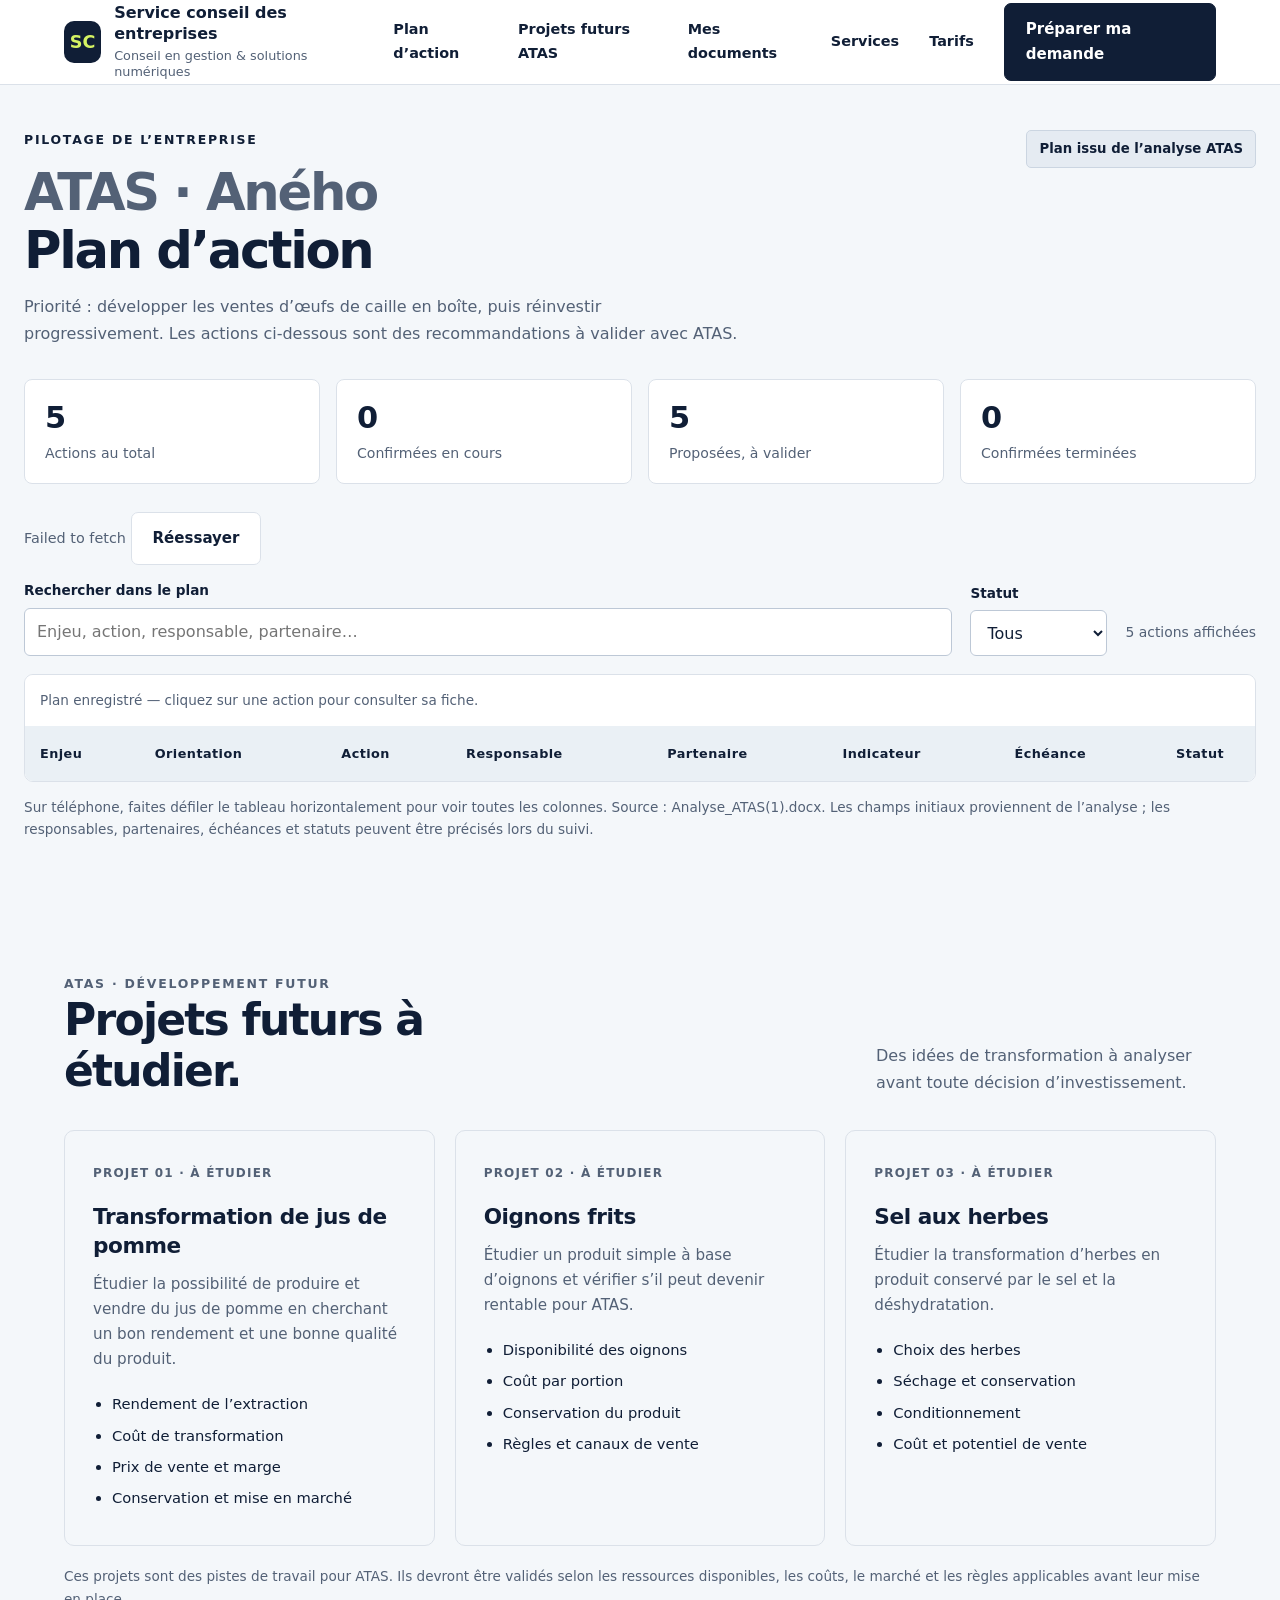
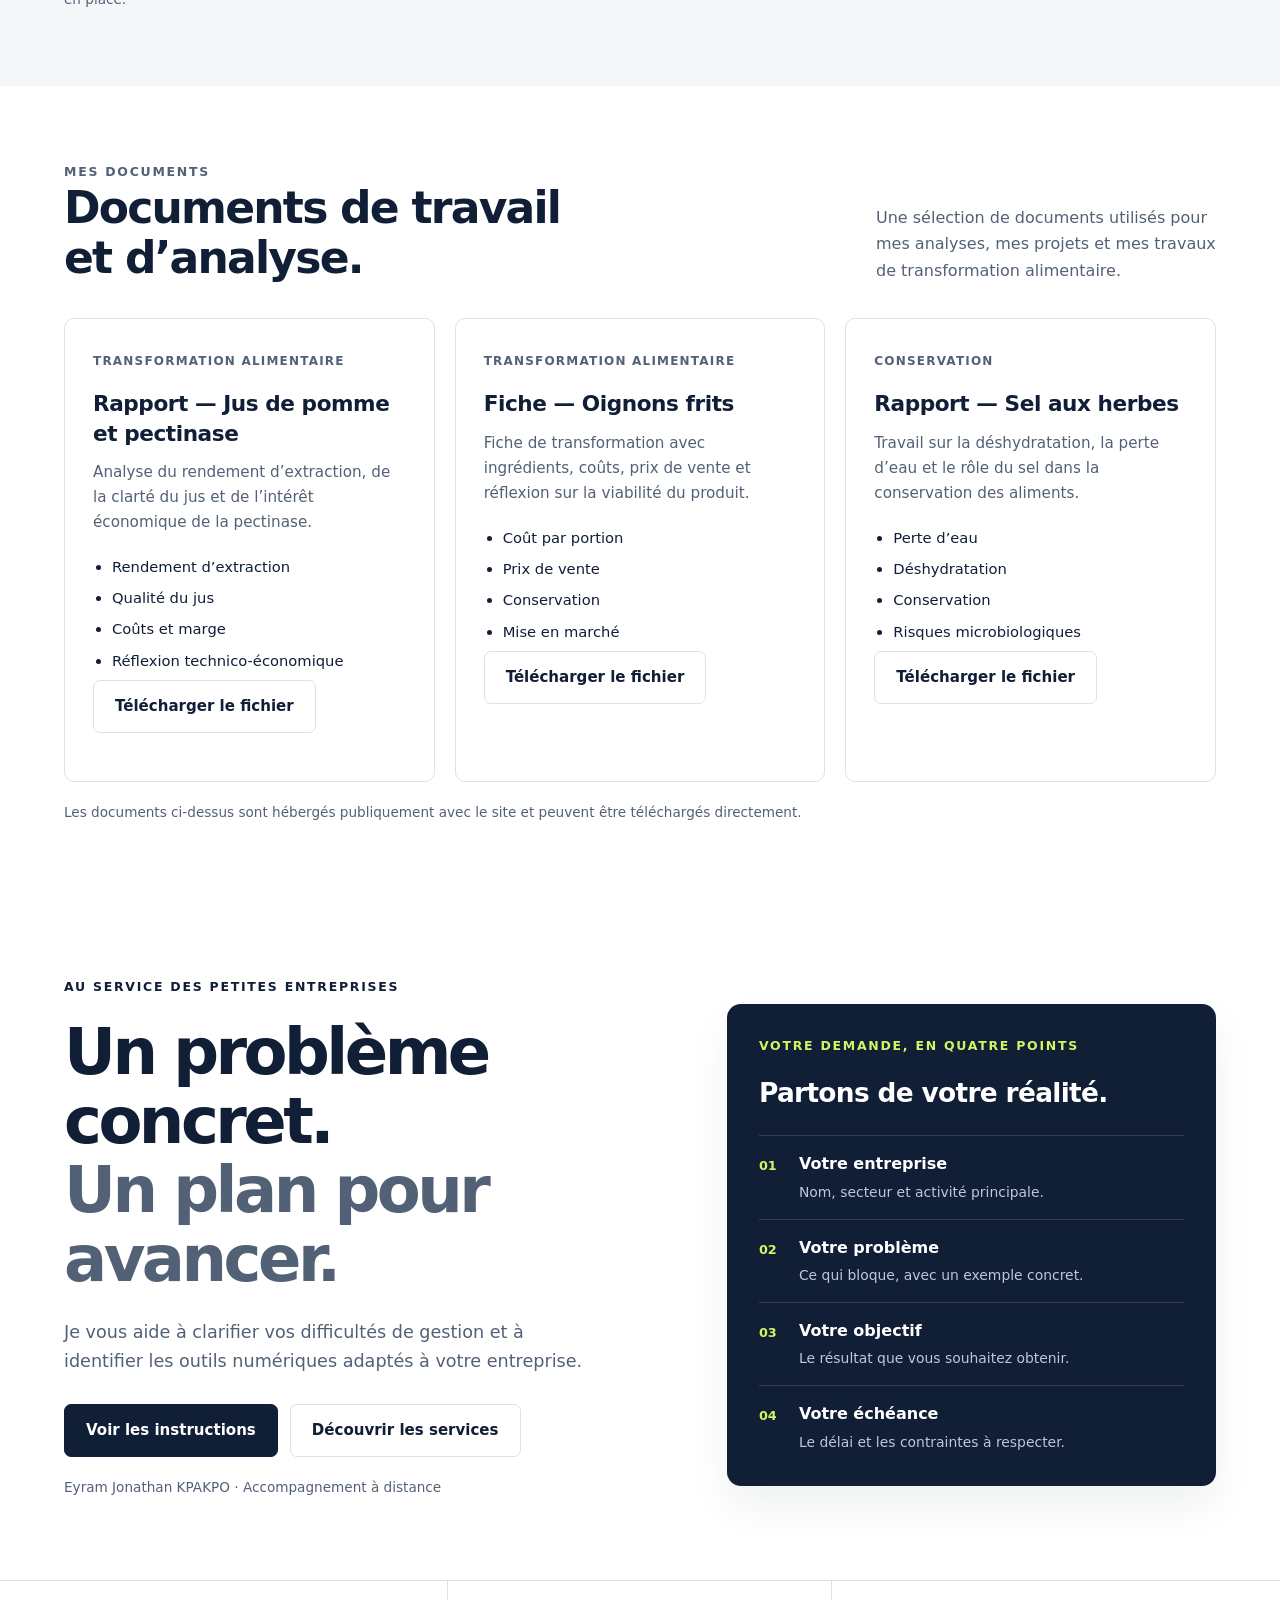
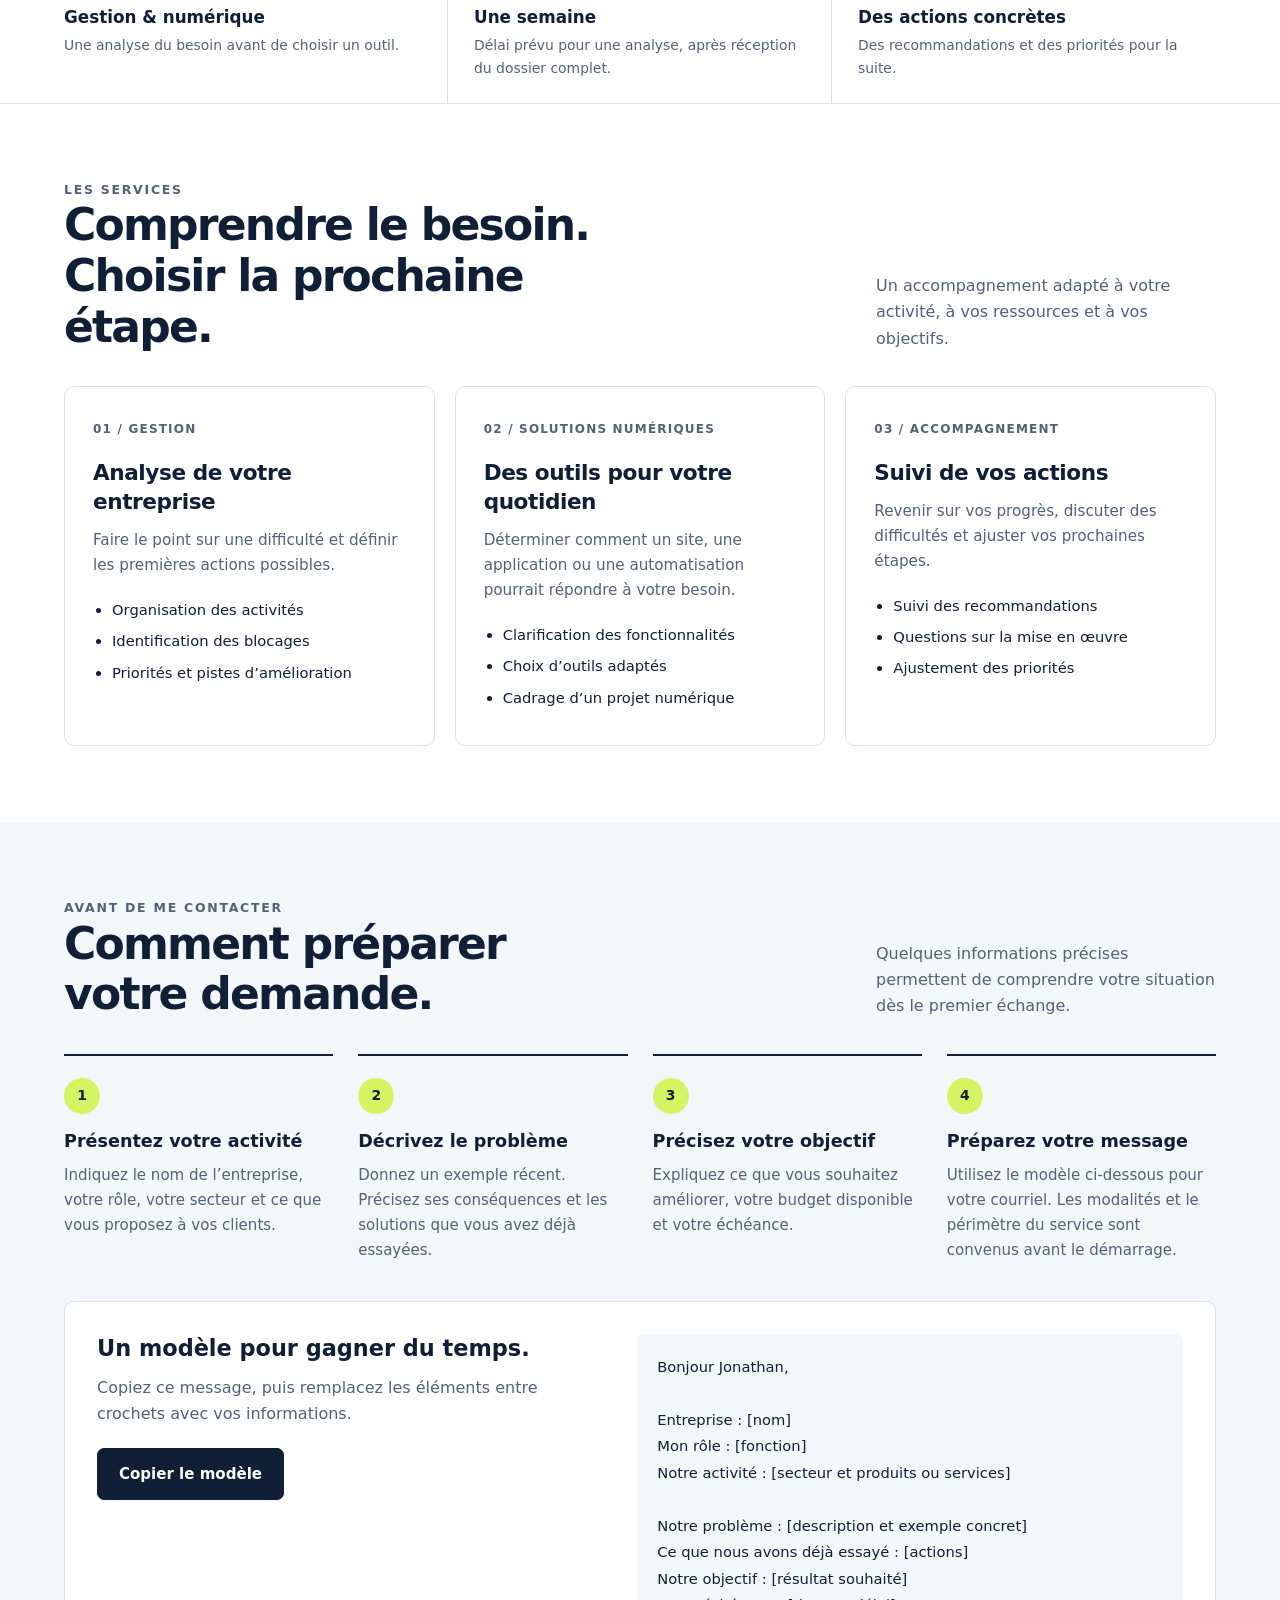
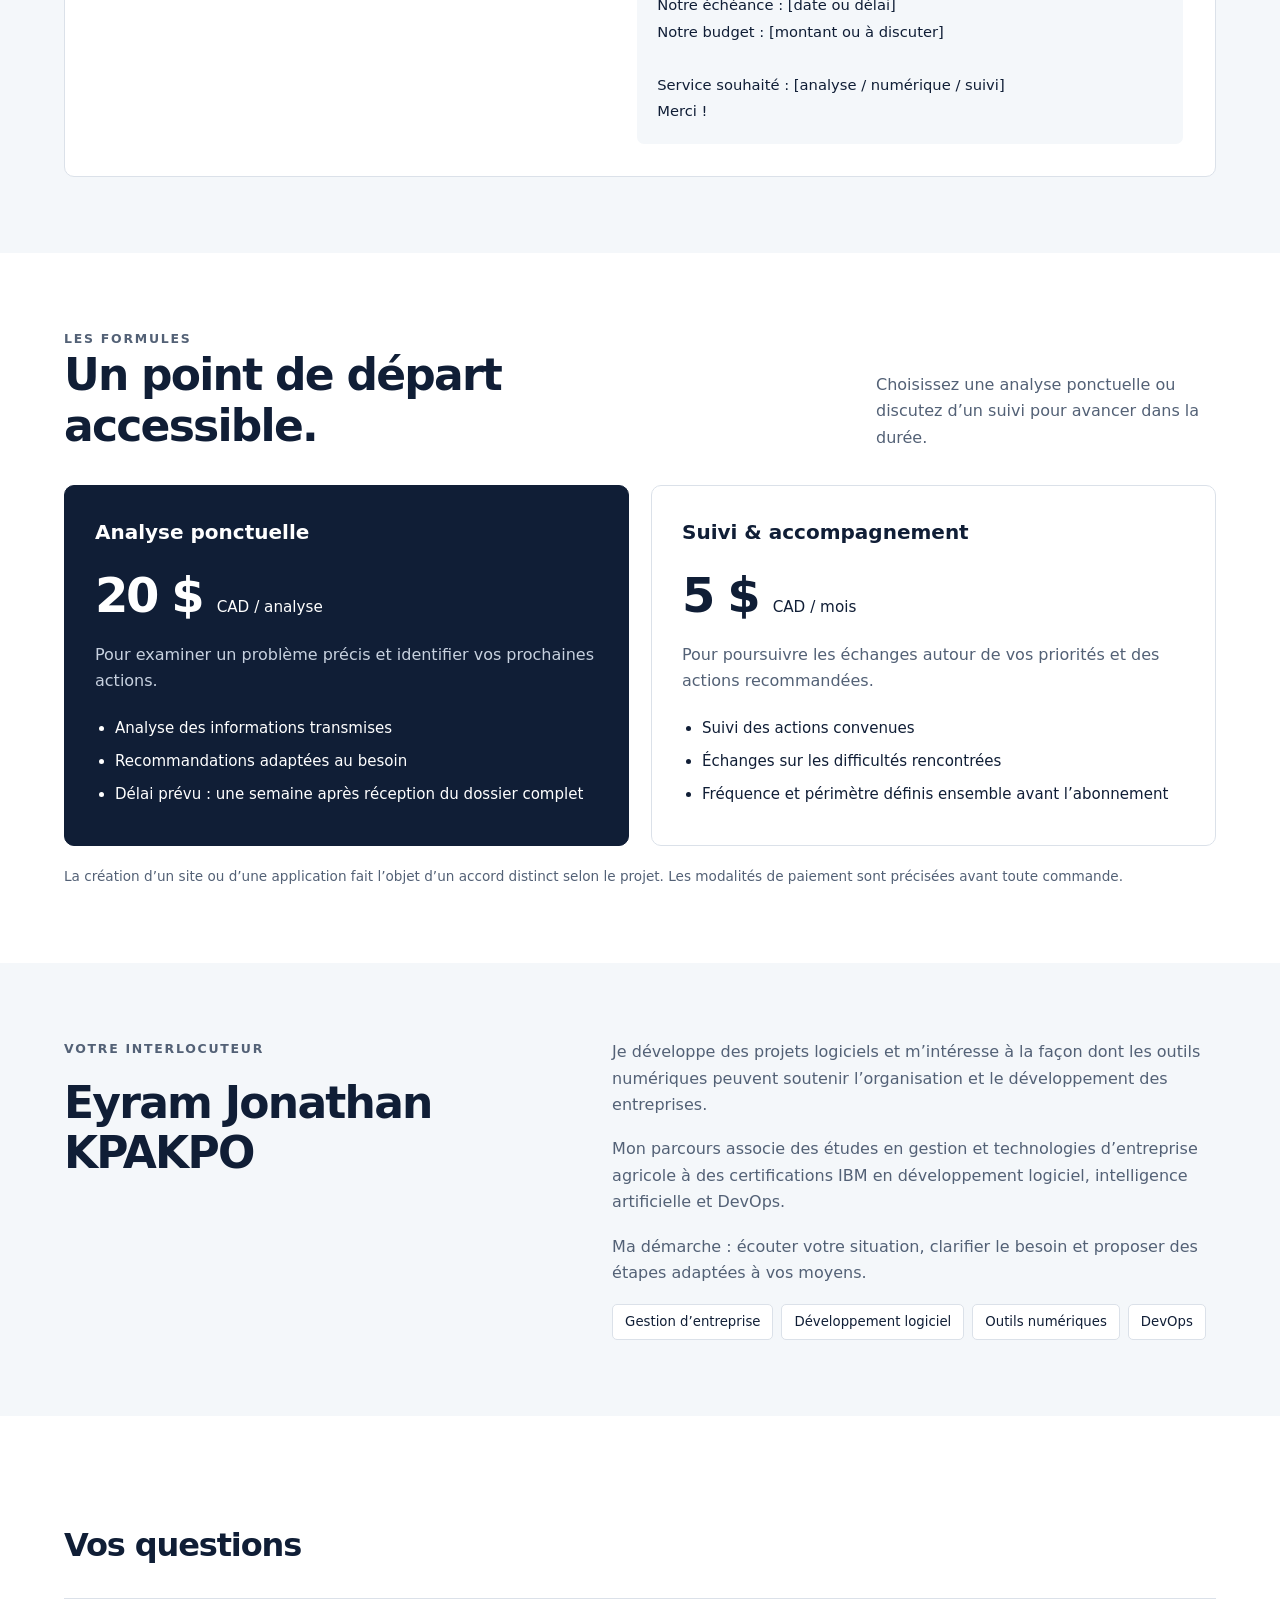
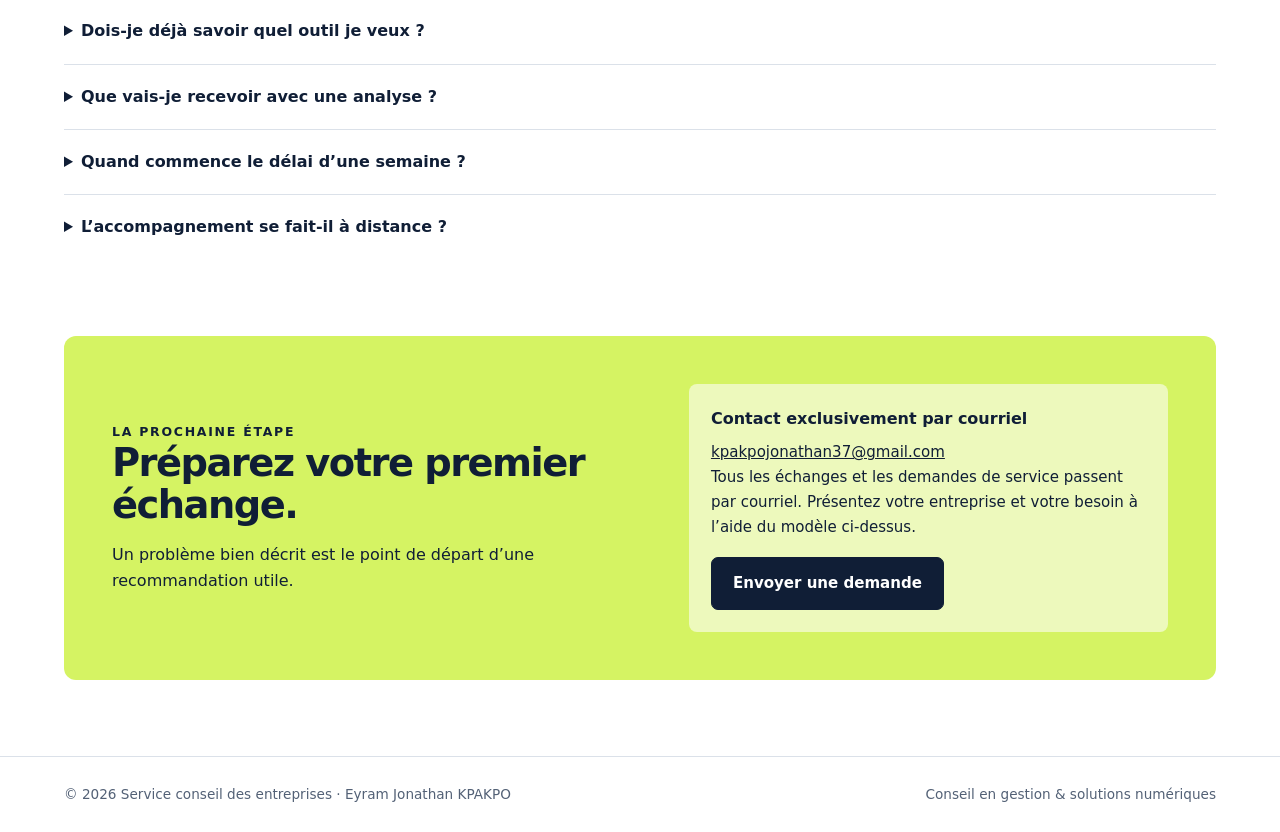
==== commit e5f9ed96: "Ajouter les téléchargements des documents publics" ====
--- a/docs/index.html
+++ b/docs/index.html
@@ -23,11 +23,11 @@
 <section id="documents"><div class="wrap">
 <div class="section-heading"><div><p class="eyebrow">Mes documents</p><h2>Documents de travail et d’analyse.</h2></div><p>Une sélection de documents utilisés pour mes analyses, mes projets et mes travaux de transformation alimentaire.</p></div>
 <div class="cards">
-<article class="card"><span class="tag">Transformation alimentaire</span><h3>Rapport — Jus de pomme et pectinase</h3><p>Analyse du rendement d’extraction, de la clarté du jus et de l’intérêt économique de la pectinase.</p><ul><li>Rendement d’extraction</li><li>Qualité du jus</li><li>Coûts et marge</li><li>Réflexion technico-économique</li></ul></article>
-<article class="card"><span class="tag">Transformation alimentaire</span><h3>Fiche — Oignons frits</h3><p>Fiche de transformation avec ingrédients, coûts, prix de vente et réflexion sur la viabilité du produit.</p><ul><li>Coût par portion</li><li>Prix de vente</li><li>Conservation</li><li>Mise en marché</li></ul></article>
-<article class="card"><span class="tag">Conservation</span><h3>Rapport — Sel aux herbes</h3><p>Travail sur la déshydratation, la perte d’eau et le rôle du sel dans la conservation des aliments.</p><ul><li>Perte d’eau</li><li>Déshydratation</li><li>Conservation</li><li>Risques microbiologiques</li></ul></article>
+<article class="card"><span class="tag">Transformation alimentaire</span><h3>Rapport — Jus de pomme et pectinase</h3><p>Analyse du rendement d’extraction, de la clarté du jus et de l’intérêt économique de la pectinase.</p><ul><li>Rendement d’extraction</li><li>Qualité du jus</li><li>Coûts et marge</li><li>Réflexion technico-économique</li></ul><p><a class="btn secondary" href="documents/Rapport_Jus_Pomme_Pectinase.rtf" download>Télécharger le fichier</a></p></article>
+<article class="card"><span class="tag">Transformation alimentaire</span><h3>Fiche — Oignons frits</h3><p>Fiche de transformation avec ingrédients, coûts, prix de vente et réflexion sur la viabilité du produit.</p><ul><li>Coût par portion</li><li>Prix de vente</li><li>Conservation</li><li>Mise en marché</li></ul><p><a class="btn secondary" href="documents/Fiche_Transformation_Oignons.rtf" download>Télécharger le fichier</a></p></article>
+<article class="card"><span class="tag">Conservation</span><h3>Rapport — Sel aux herbes</h3><p>Travail sur la déshydratation, la perte d’eau et le rôle du sel dans la conservation des aliments.</p><ul><li>Perte d’eau</li><li>Déshydratation</li><li>Conservation</li><li>Risques microbiologiques</li></ul><p><a class="btn secondary" href="documents/Rapport_Sel_Aux_Herbes.rtf" download>Télécharger le fichier</a></p></article>
 </div>
-<p class="note">Les fichiers peuvent être ajoutés progressivement à cette section lorsqu’ils sont prêts à être partagés.</p>
+<p class="note">Les documents ci-dessus sont hébergés publiquement avec le site et peuvent être téléchargés directement.</p>
 </div></section><dialog id="action-detail" class="detail-modal" aria-labelledby="detail-title"><div class="detail-head"><h2 id="detail-title">Détail de l’action</h2><button class="close-detail" type="button" id="close-detail">Fermer</button></div><dl id="detail-fields" class="detail-fields"></dl><div class="detail-next"><strong>Prochaine étape</strong><p id="detail-next"></p></div><div id="detail-admin" class="editor-actions" hidden><button class="btn" id="edit-action" type="button">Modifier cette action</button><button class="btn secondary" id="delete-action" type="button">Retirer cette action</button></div></dialog><div id="accueil" class="hero"><div class="wrap hero-grid"><div><p class="eyebrow">Au service des petites entreprises</p><h1>Un problème concret.<br><span>Un plan pour avancer.</span></h1><p class="intro">Je vous aide à clarifier vos difficultés de gestion et à identifier les outils numériques adaptés à votre entreprise.</p><div class="actions"><a class="btn" href="#instructions">Voir les instructions</a><a class="btn secondary" href="#services">Découvrir les services</a></div><p class="caption">Eyram Jonathan KPAKPO · Accompagnement à distance</p></div><aside class="guide" aria-label="Résumé des informations à préparer"><p class="eyebrow">Votre demande, en quatre points</p><h2>Partons de votre réalité.</h2><div class="guide-row"><span class="num">01</span><div><strong>Votre entreprise</strong><p>Nom, secteur et activité principale.</p></div></div><div class="guide-row"><span class="num">02</span><div><strong>Votre problème</strong><p>Ce qui bloque, avec un exemple concret.</p></div></div><div class="guide-row"><span class="num">03</span><div><strong>Votre objectif</strong><p>Le résultat que vous souhaitez obtenir.</p></div></div><div class="guide-row"><span class="num">04</span><div><strong>Votre échéance</strong><p>Le délai et les contraintes à respecter.</p></div></div></aside></div></div>
 <div class="strip"><div class="wrap"><div class="strip-item"><strong>Gestion &amp; numérique</strong>Une analyse du besoin avant de choisir un outil.</div><div class="strip-item"><strong>Une semaine</strong>Délai prévu pour une analyse, après réception du dossier complet.</div><div class="strip-item"><strong>Des actions concrètes</strong>Des recommandations et des priorités pour la suite.</div></div></div>
 <section id="services"><div class="wrap"><div class="section-heading"><div><p class="eyebrow">Les services</p><h2>Comprendre le besoin.<br>Choisir la prochaine étape.</h2></div><p>Un accompagnement adapté à votre activité, à vos ressources et à vos objectifs.</p></div><div class="cards"><article class="card"><span class="tag">01 / Gestion</span><h3>Analyse de votre entreprise</h3><p>Faire le point sur une difficulté et définir les premières actions possibles.</p><ul><li>Organisation des activités</li><li>Identification des blocages</li><li>Priorités et pistes d’amélioration</li></ul></article><article class="card"><span class="tag">02 / Solutions numériques</span><h3>Des outils pour votre quotidien</h3><p>Déterminer comment un site, une application ou une automatisation pourrait répondre à votre besoin.</p><ul><li>Clarification des fonctionnalités</li><li>Choix d’outils adaptés</li><li>Cadrage d’un projet numérique</li></ul></article><article class="card"><span class="tag">03 / Accompagnement</span><h3>Suivi de vos actions</h3><p>Revenir sur vos progrès, discuter des difficultés et ajuster vos prochaines étapes.</p><ul><li>Suivi des recommandations</li><li>Questions sur la mise en œuvre</li><li>Ajustement des priorités</li></ul></article></div></div></section>
